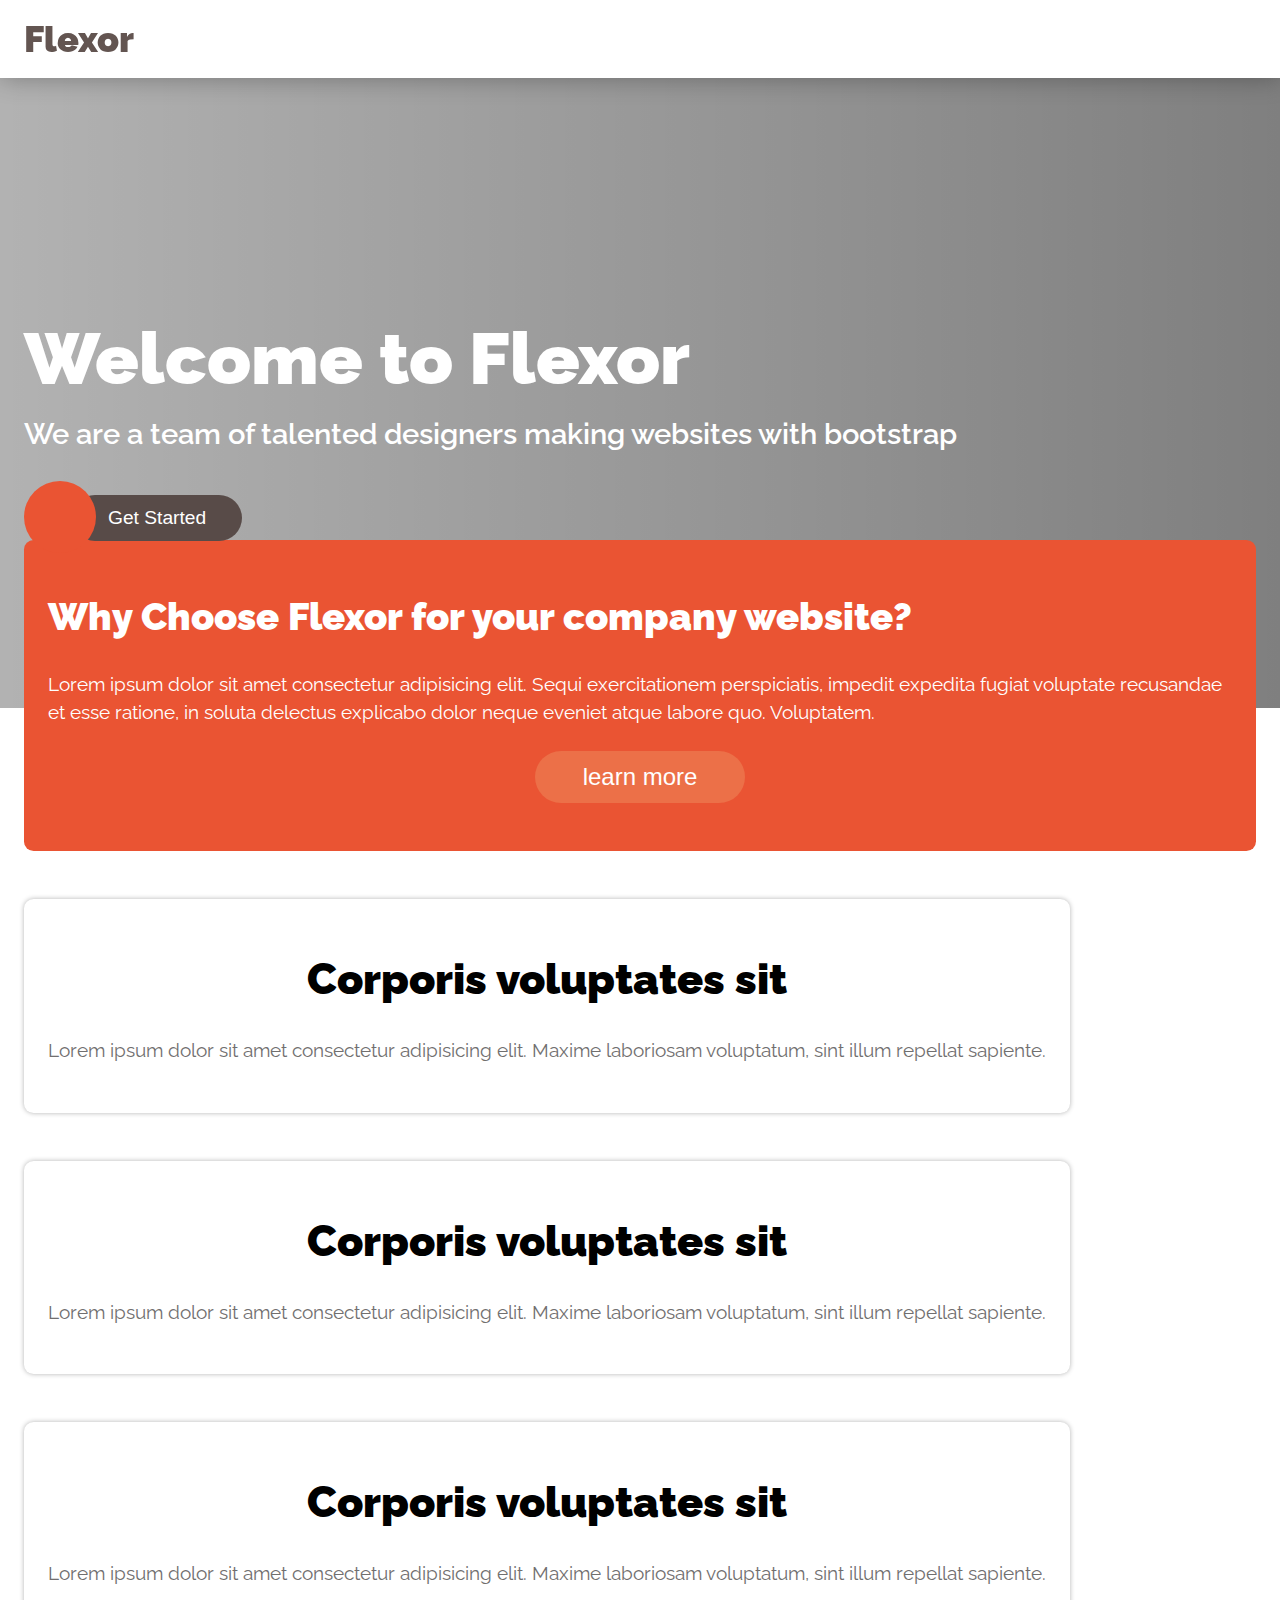
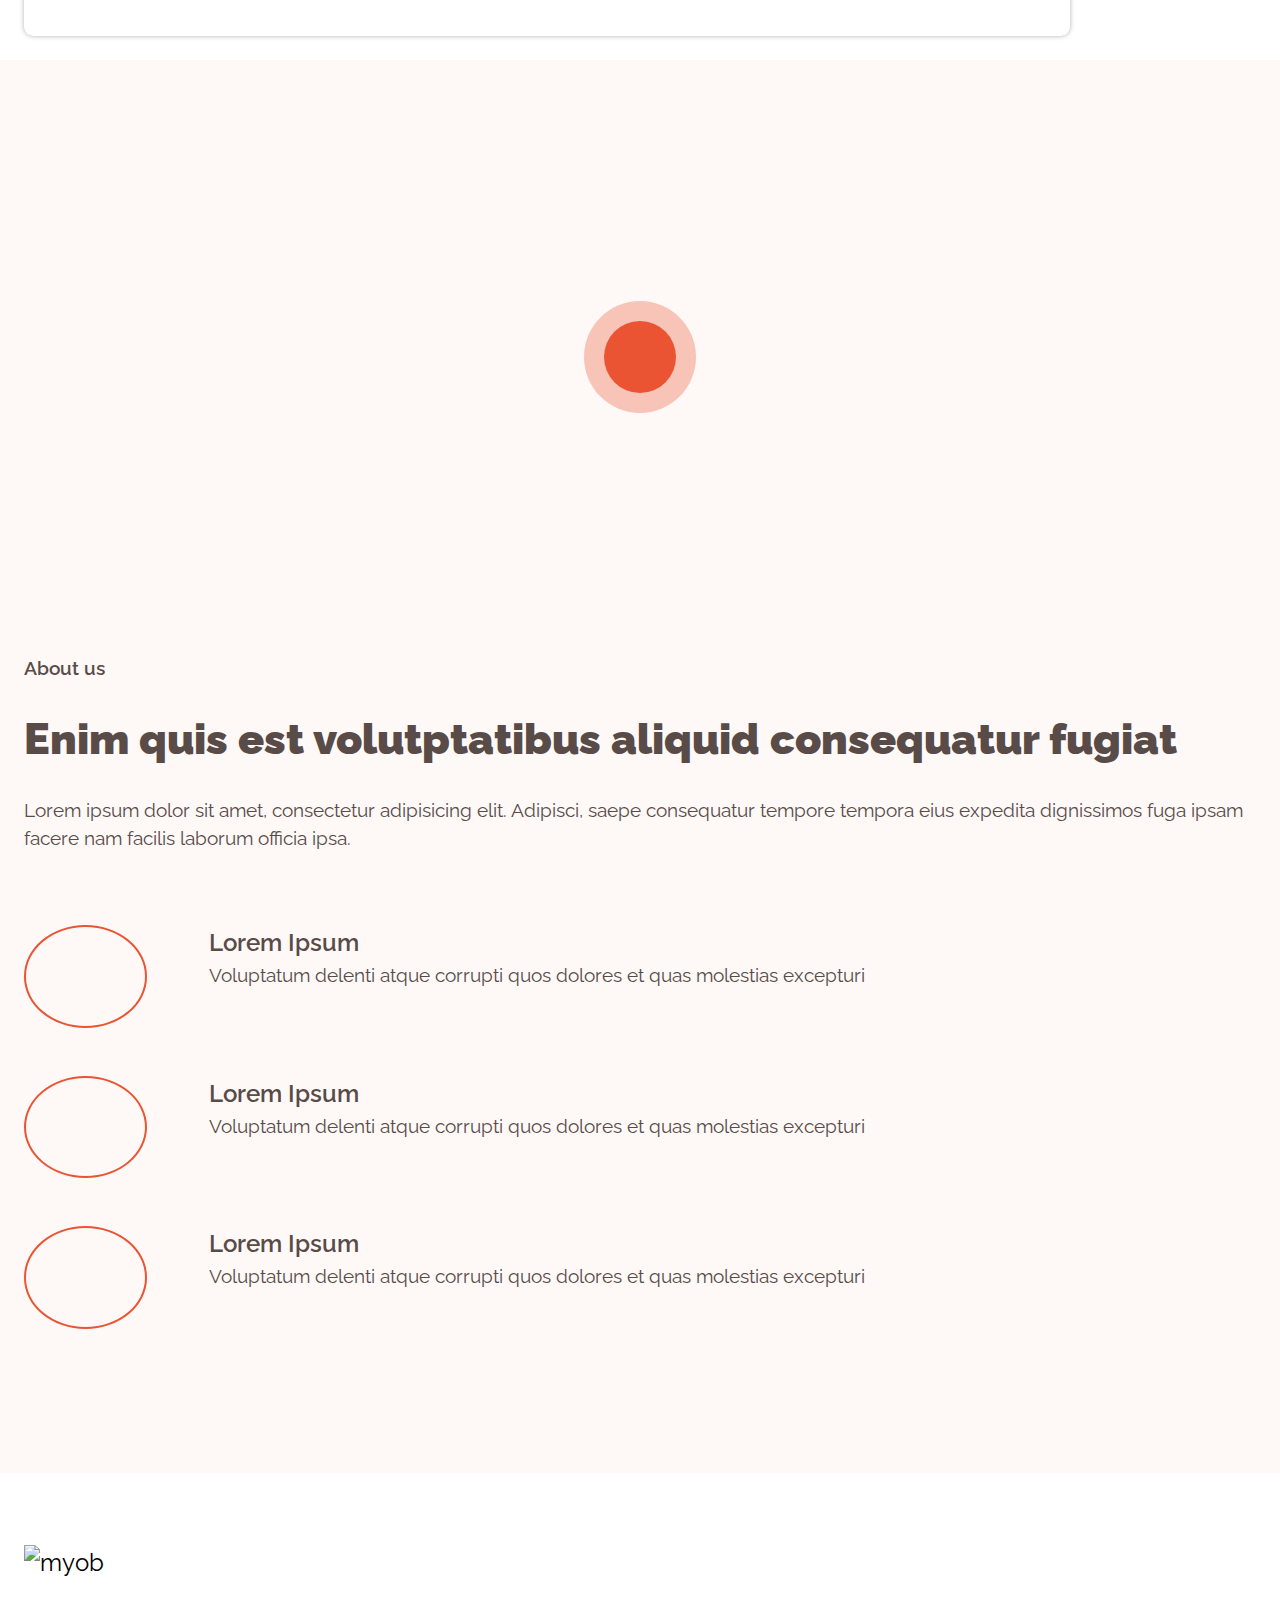
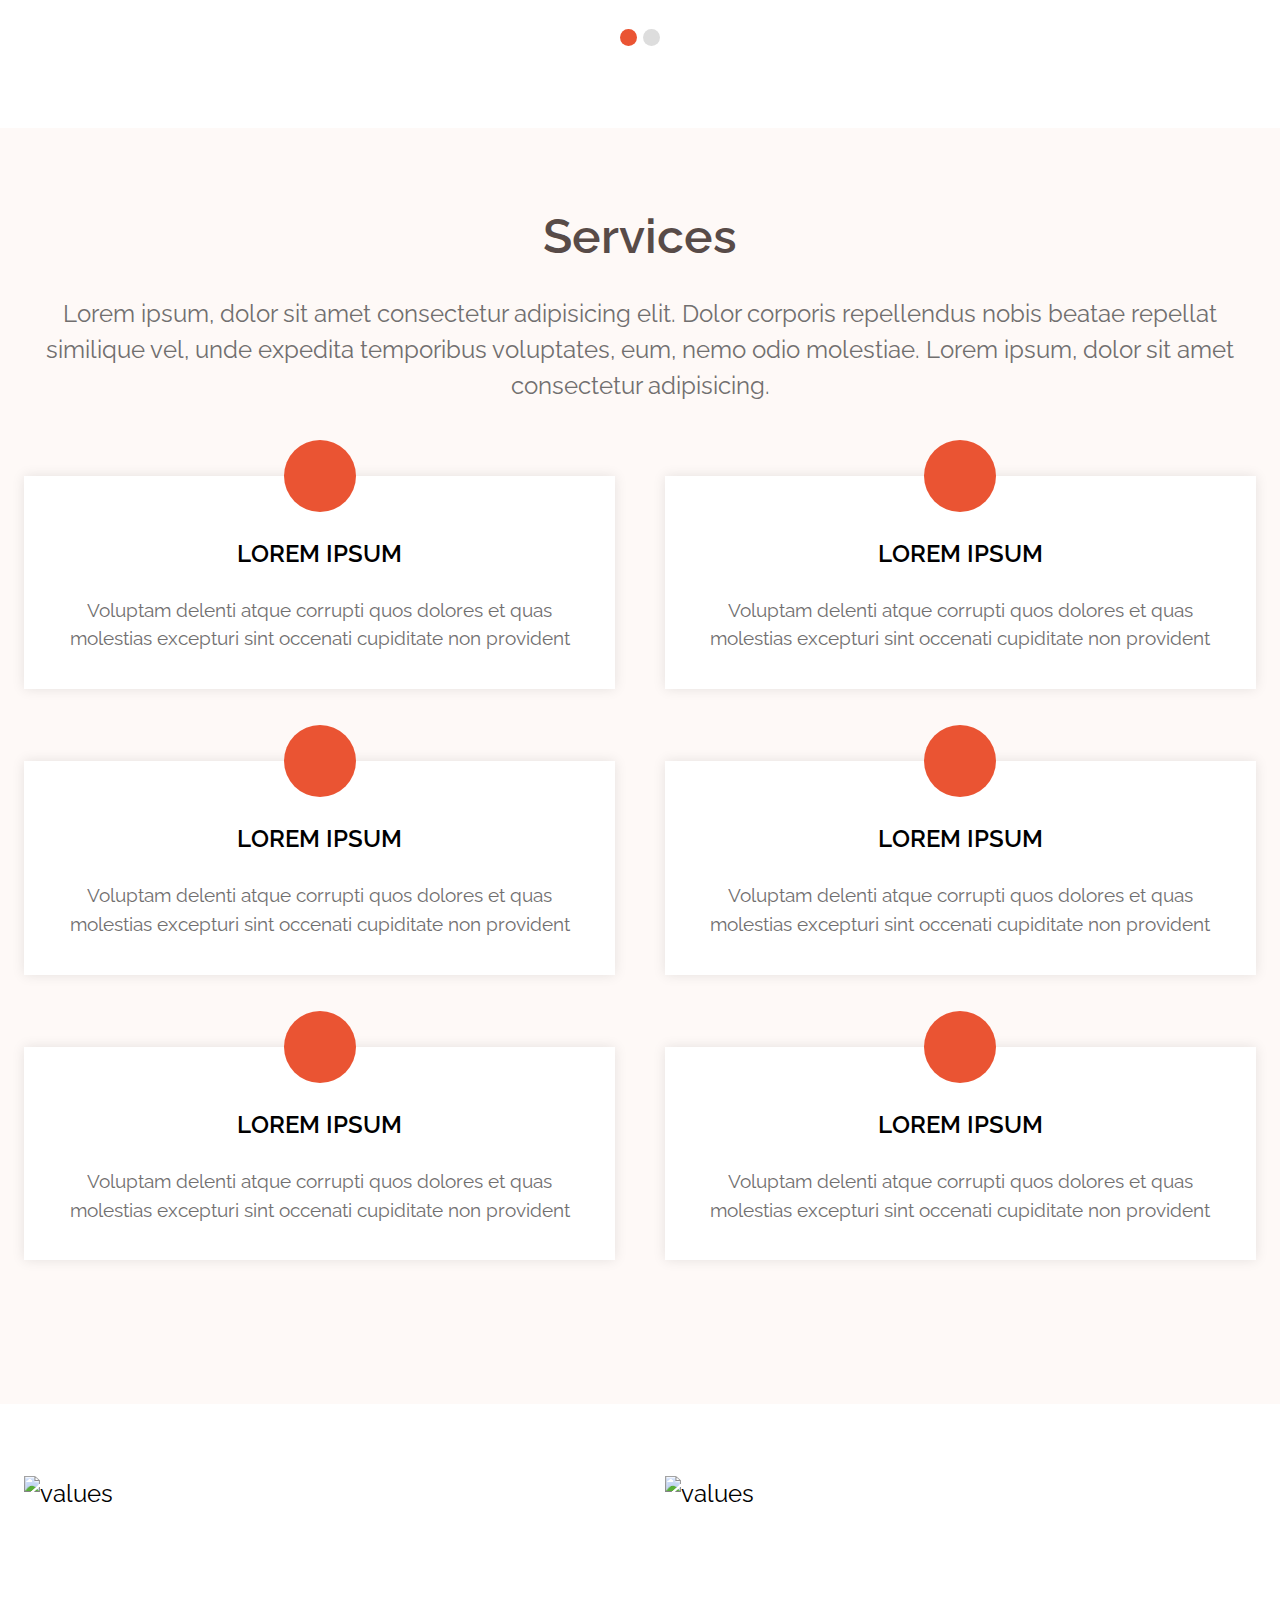
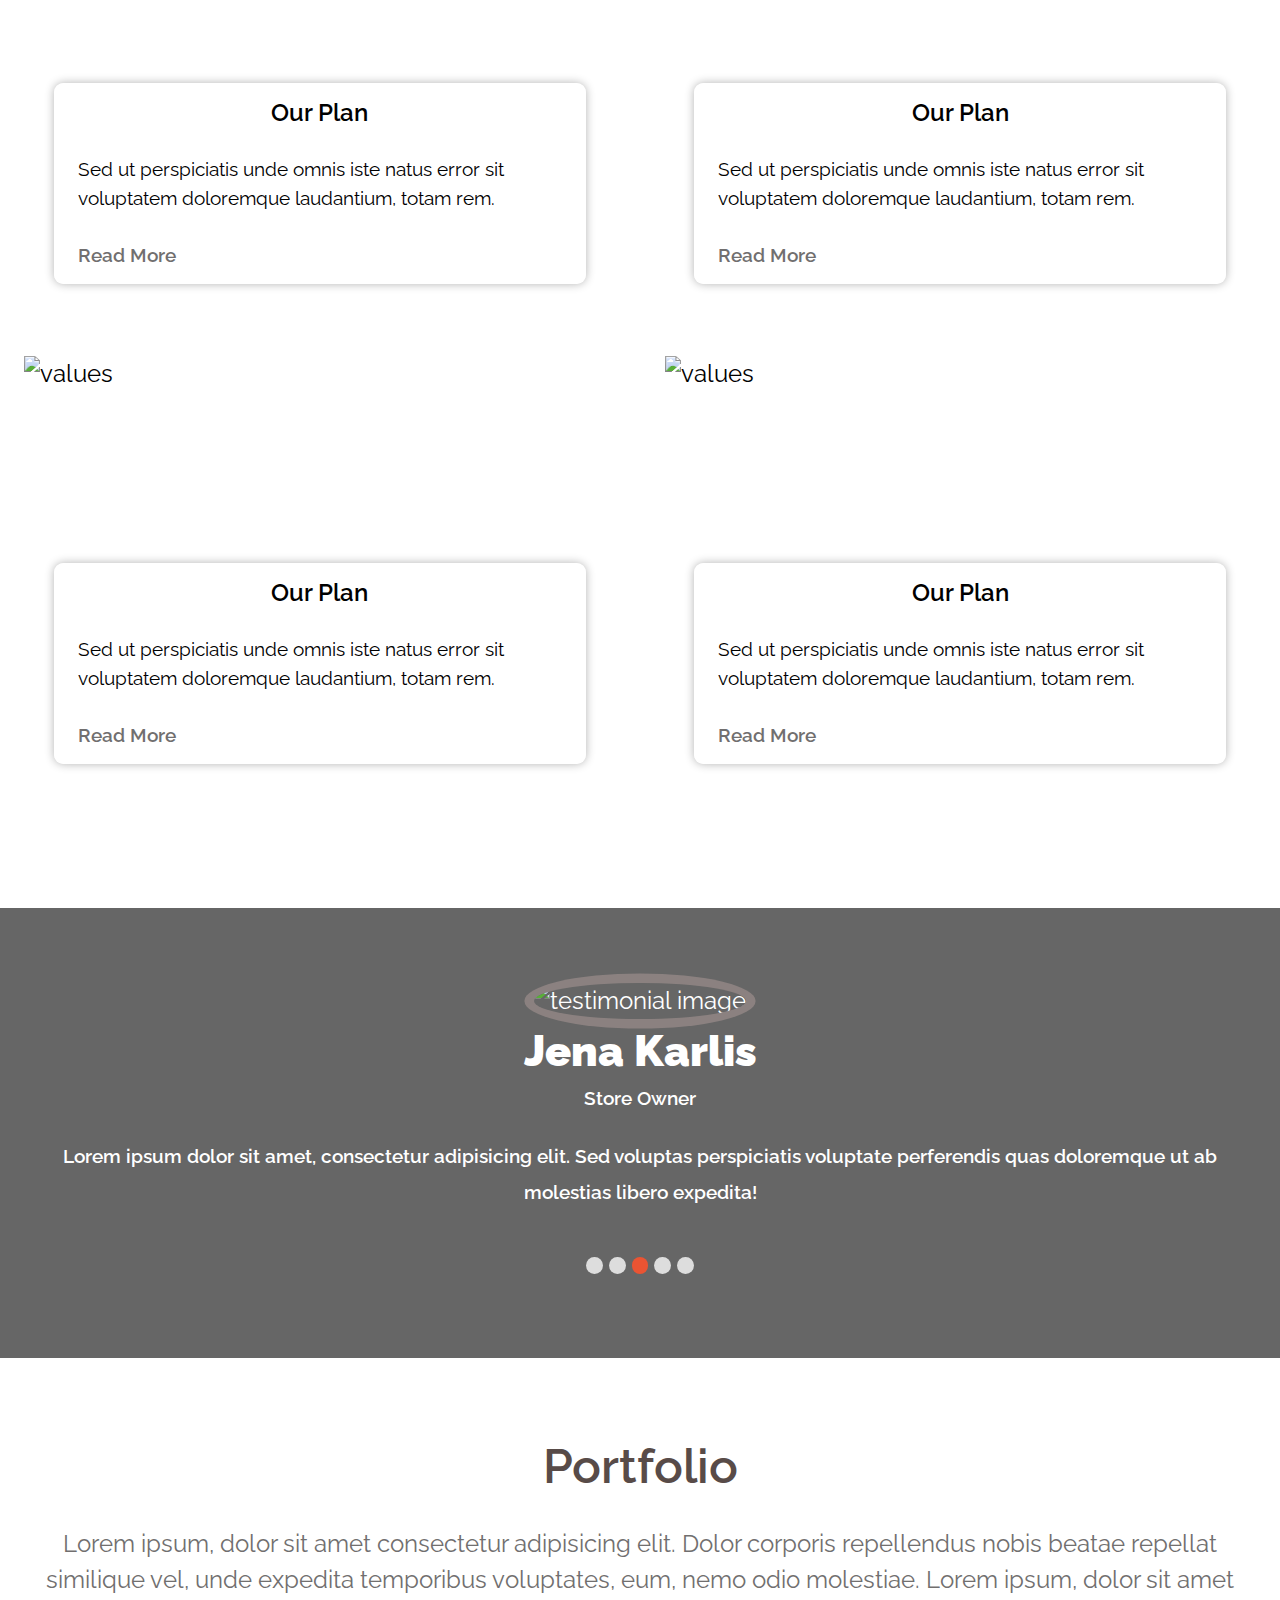
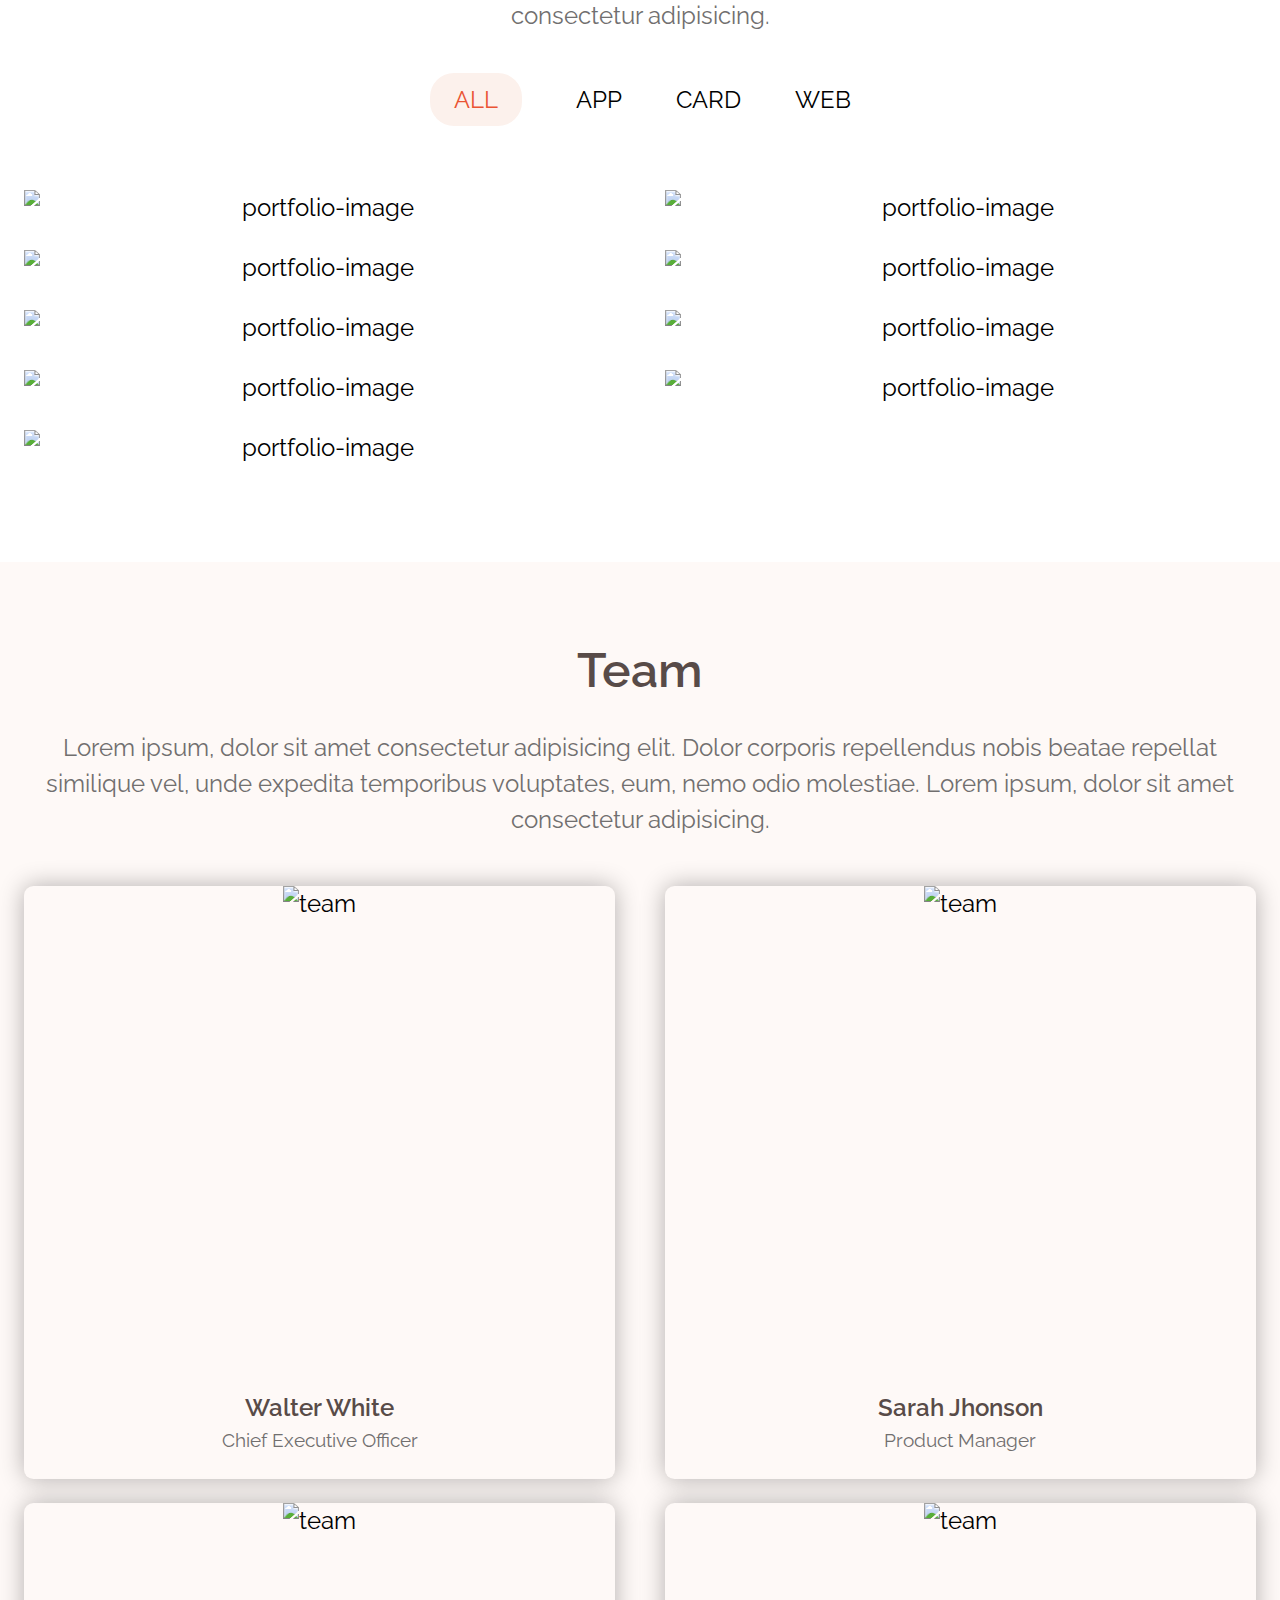
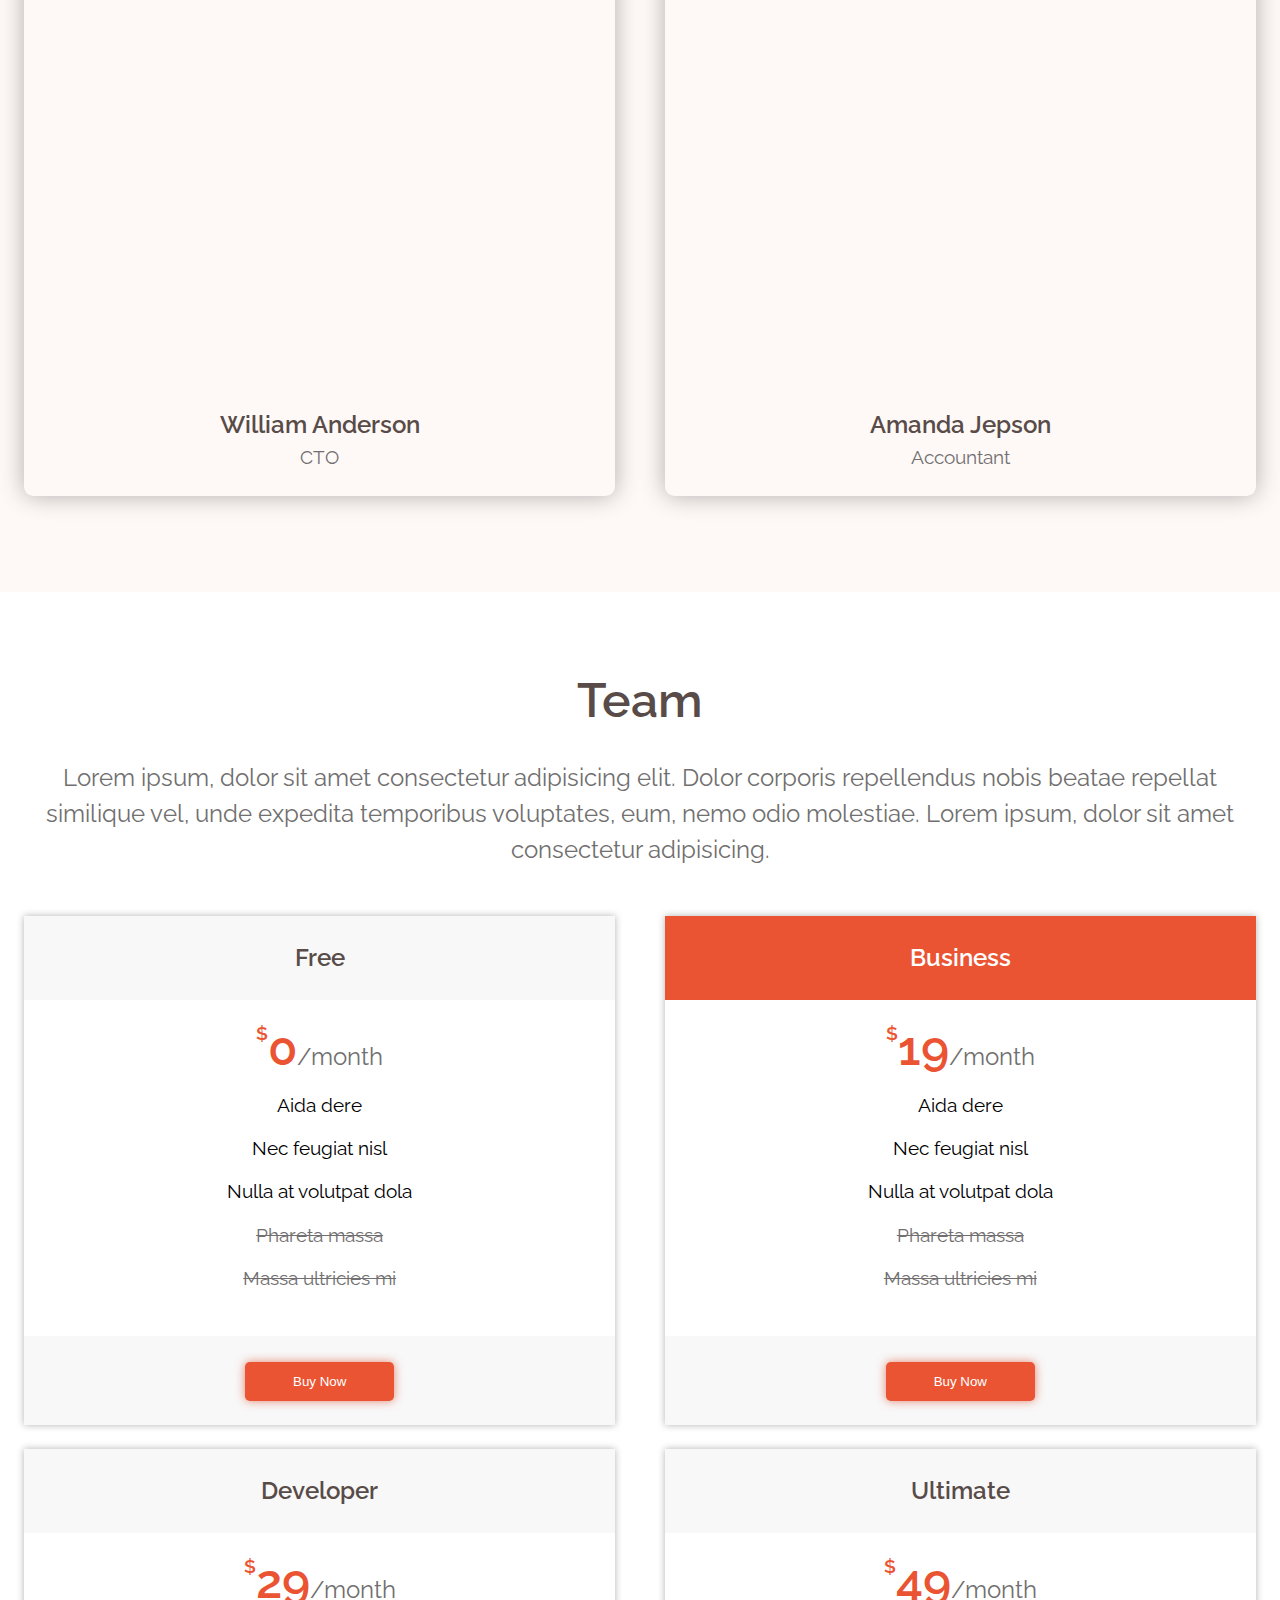
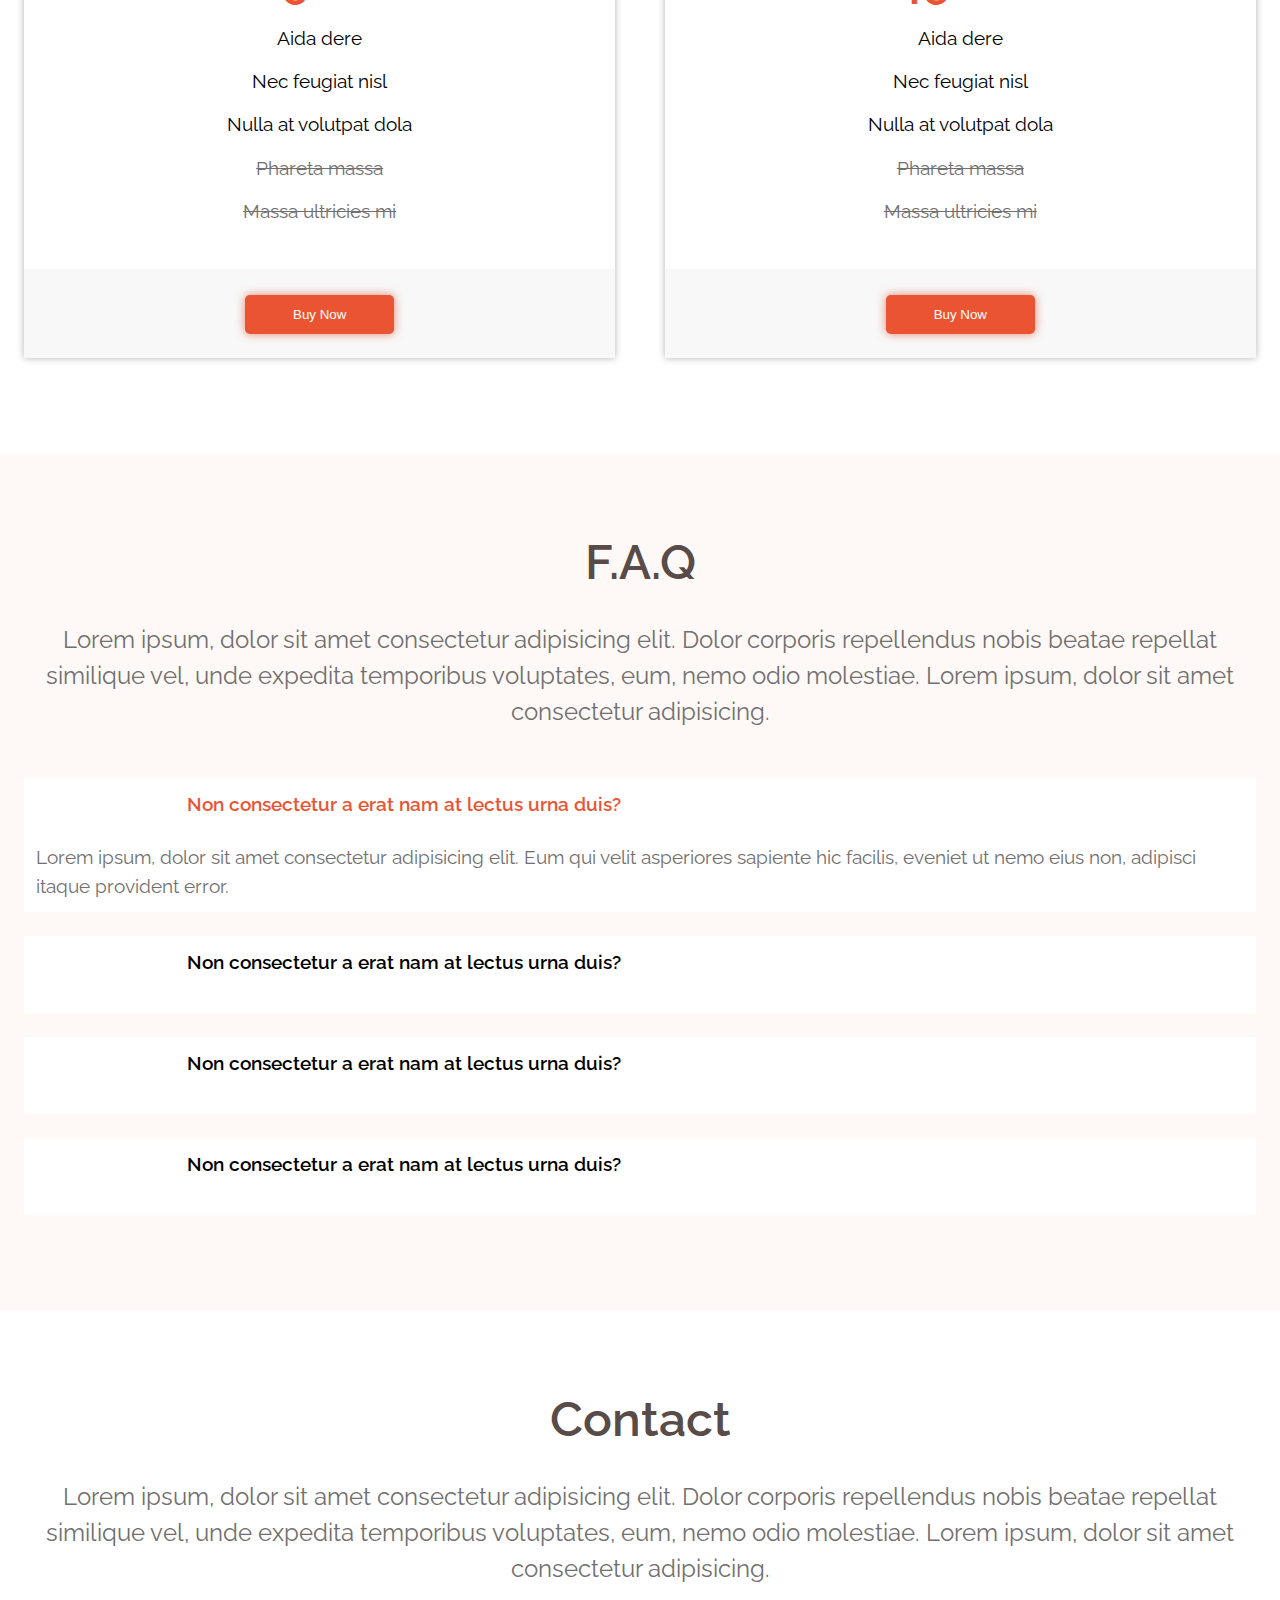
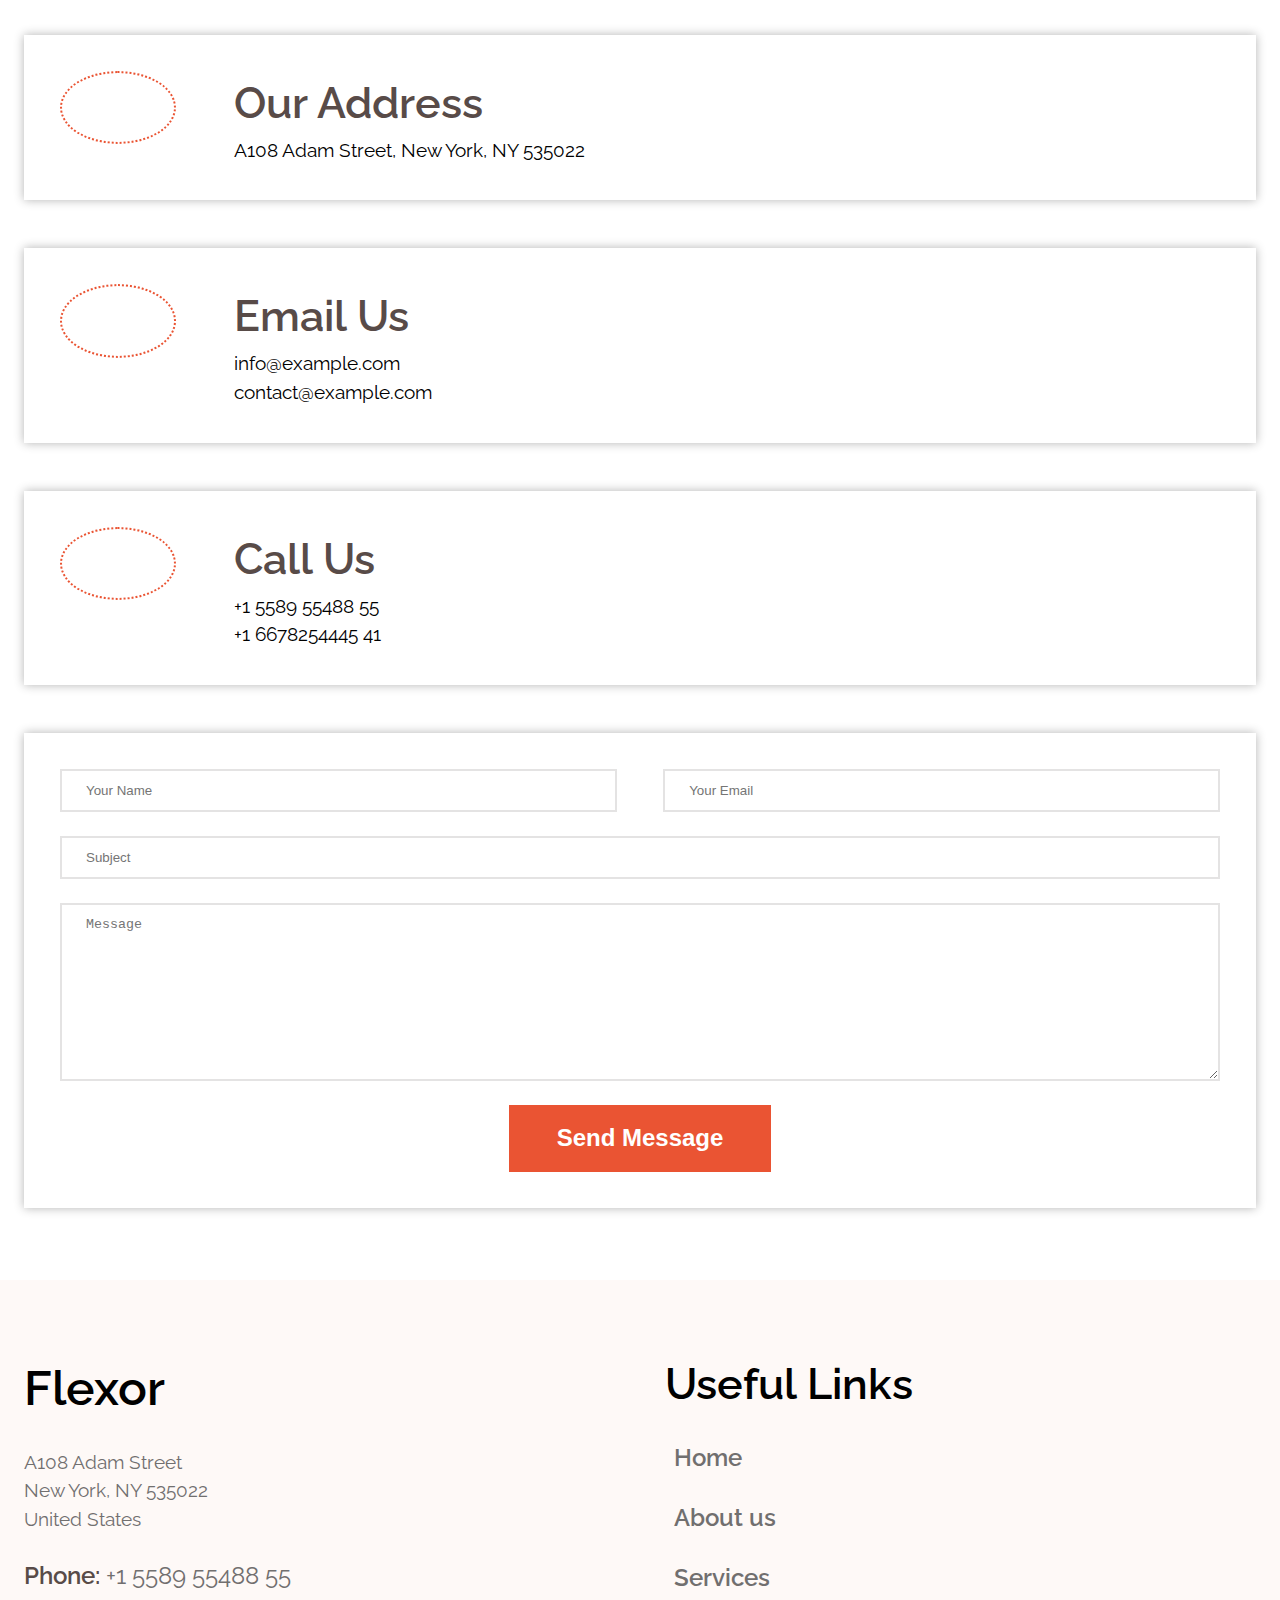
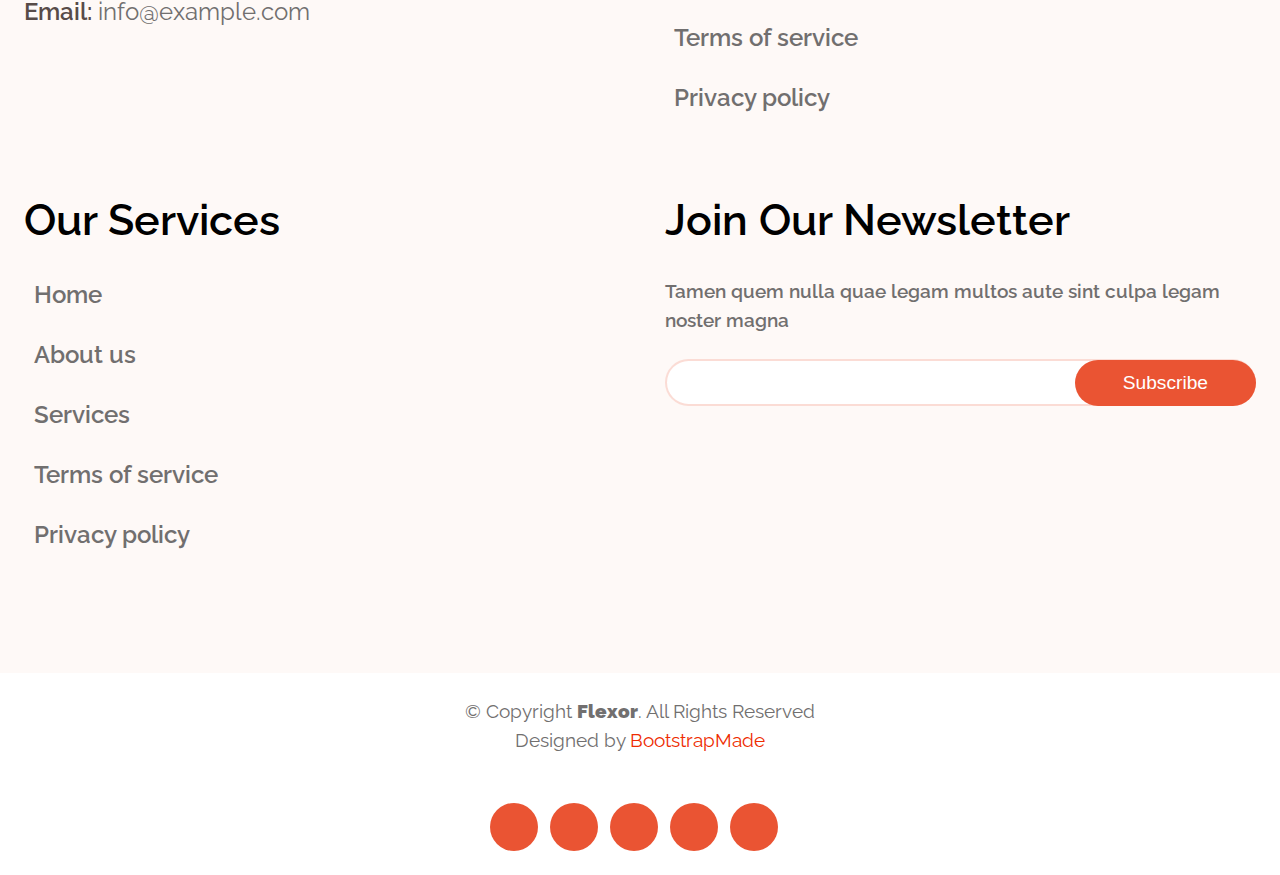
==== index.html @ d2a3e3bc "Complete Checkpoint IV assignment" ====
<!DOCTYPE html>
<html lang="en">
<head>
  <meta charset="UTF-8">
  <meta name="viewport" content="width=device-width, initial-scale=1.0">
  <title>Flexor</title>
  <link rel="stylesheet" href="assets/stylesheet/styles.css">
  <link rel="stylesheet" href="https://use.fontawesome.com/releases/v5.15.4/css/all.css" integrity="sha384-DyZ88mC6Up2uqS4h/KRgHuoeGwBcD4Ng9SiP4dIRy0EXTlnuz47vAwmeGwVChigm" crossorigin="anonymous">
  <link rel="preconnect" href="https://fonts.googleapis.com">
  <link rel="preconnect" href="https://fonts.gstatic.com" crossorigin>
  <link href="https://fonts.googleapis.com/css2?family=Raleway:ital,wght@0,100;0,200;0,300;0,400;0,500;0,600;0,700;0,800;0,900;1,100;1,200;1,300;1,400;1,500;1,600;1,700;1,800;1,900&display=swap" rel="stylesheet">
</head>
<body>
  <header class="header">
    <div class="container flex-sm flex-xlg">
      <a href="index.html" class="brand">
        <strong>Flexor</strong>
      </a>
      <label class="bars" for="toggle">
        <i class="fas fa-bars"></i>
      </label>
      <input id="toggle" type="checkbox">
      <nav class="nav">
        <ul class="nav-menu flex-xlg">
          <li class="nav-item text-md mb-1rem"><a href="index.html" class="main-nav-link">home</a></li>
          <li class="nav-item text-md mb-1rem"><a href="#about" class="main-nav-link">about</a></li>
          <li class="nav-item text-md mb-1rem"><a href="#services" class="main-nav-link">services</a></li>
          <li class="nav-item text-md mb-1rem"><a href="#portfolio" class="main-nav-link">portfolio</a></li>
          <li class="nav-item text-md mb-1rem"><a href="#team" class="main-nav-link">team</a></li>
          <li class="nav-item text-md mb-1rem"><a href="#pricing" class="main-nav-link">pricing</a></li>
          <li class="nav-item text-md mb-1rem"><a href="blog.html" class="main-nav-link">blog</a></li>
          <li class="nav-item text-md mb-1rem drop-down-li"><a href="#" class="main-nav-link dropdown">drop down <i class="fas fa-chevron-down"></i></a>
            <nav class="dropdown-nav">
              <ul class="dropdown-menu">
                <li class="dropdown-menu-item"><a href="#" class="main-nav-link">dropdown1</a></li>
                <li class="dropdown-menu-item"><a href="#" class="main-nav-link">dropdown2</a></li>
                <li class="dropdown-menu-item"><a href="#" class="main-nav-link">dropdown3</a></li>
              </ul>
            </nav>
          </li>
          <li class="nav-item text-md mb-1rem"><a href="#contact" class="main-nav-link">contact</a></li>
        </ul>
      </nav>
    </div>
  </header>
  <main>
    <section class="hero">
        <div class="container">
          <h1 class="text-md hero-heading"><strong>Welcome to Flexor</strong></h1>
          <p class="text-sm hero-text">We are a team of talented designers making websites with bootstrap</p>
          <div class="circle-button">
            <span class="icon-circle">
              <i class="fas fa-long-arrow-alt-right"></i>
            </span>
            <button class="hero-button">
              <a href="#" class="text-sm">Get Started</a> 
            </button>
          </div>
        </div>
    </section>
    <section class="why-us">
      <div class="container flex-lg">
        <article class="main-card wd-lg-35 why-us-card">
          <div>
            <h2 class="text-lg mb-1rem"><strong>Why Choose Flexor for your company website?</strong></h2>
            <p class="mb-1rem text-sm">Lorem ipsum dolor sit amet consectetur adipisicing elit. Sequi exercitationem perspiciatis, impedit expedita fugiat voluptate recusandae et esse ratione, in soluta delectus explicabo dolor neque eveniet atque labore quo. Voluptatem.</p>
            <button class="btn-curved"><a href="#">learn more <i class="fas fa-chevron-right"></i></a></button>
          </div>
        </article>
        <article class="why-us-card wd-lg-20">
          <div>
            <i class="iconify mb-1rem why-card-icon" data-icon="bx:bx-receipt"></i>
            <h5 class="mb-1rem text-md"><strong>Corporis voluptates sit</strong></h5>
            <p class="text-light text-sm">Lorem ipsum dolor sit amet consectetur adipisicing elit. Maxime laboriosam voluptatum, sint illum repellat sapiente.</p>
          </div>
        </article>
        <article class="why-us-card wd-lg-20">
          <div>
            <i class="iconify mb-1rem why-card-icon" data-icon="bx:bx-cube-alt"></i>
            <h5 class="mb-1rem text-md"><strong>Corporis voluptates sit</strong></h5>
            <p class="text-light text-sm">Lorem ipsum dolor sit amet consectetur adipisicing elit. Maxime laboriosam voluptatum, sint illum repellat sapiente.</p>
          </div>
        </article>
        <article class="why-us-card wd-lg-20">
          <div>
            <i class="iconify mb-1rem why-card-icon" data-icon="bx:bx-images"></i>
            <h5 class="mb-1rem text-md"><strong>Corporis voluptates sit</strong></h5>
            <p class="text-light text-sm">Lorem ipsum dolor sit amet consectetur adipisicing elit. Maxime laboriosam voluptatum, sint illum repellat sapiente.</p>
          </div>
        </article>
      </div>
    </section>
    <section class="about bg-light pd-top-3rem" id="about">
      <div class="container-lg flex-xlg">
        <article class="about-video-banner wd-lg-35">
          <i class="fas fa-play text-xlg"></i>
        </article>
        <article class="about-article pd-top-3rem wd-lg-60">
          <div class="container">
            <article>
              <h6 class="text-sm mb-1rem semi-bold">About us</h6>
              <h3 class="text-md mb-1rem"><strong>Enim quis est volutptatibus aliquid consequatur fugiat</strong></h3>
              <p class="text-sm para-text">Lorem ipsum dolor sit amet, consectetur adipisicing elit. Adipisci, saepe consequatur tempore tempora eius expedita dignissimos fuga ipsam facere nam facilis laborum officia ipsa.</p>
            </article>
            <div class="pd-top-3rem">
              <article class="about-card mb-2rem  flex-sm">
                <a href="#" class="card-link wd-10"><i class="iconify card-icon" data-icon="bx:bx-fingerprint"></i></a>
                <div class="wd-85 wd-md-85">
                  <p class="semi-bold">Lorem Ipsum</p>
                  <p class="text-sm">Voluptatum delenti atque corrupti quos dolores et quas molestias excepturi</p>
                </div>
              </article>
              <article class="about-card mb-2rem flex-sm">
                <a href="#" class="card-link wd-10"><i class="iconify card-icon" data-icon="bx:bx-gift"></i></a>
                <div class="wd-85 wd-md-85">
                  <p class="semi-bold">Lorem Ipsum</p>
                  <p class="text-sm">Voluptatum delenti atque corrupti quos dolores et quas molestias excepturi</p>
                </div>
              </article>
              <article class="about-card flex-sm">
                <a href="#" class="card-link wd-10"><i class="iconify card-icon" data-icon="bx:bx-atom"></i></a>
                <div class="wd-85 wd-md-85">
                  <p class="semi-bold">Lorem Ipsum</p>
                  <p class="text-sm">Voluptatum delenti atque corrupti quos dolores et quas molestias excepturi</p>
                </div>  
              </article>
            </div>
          </div>
        </article>
      </div>
    </section>
    <section class="works pd-top-3rem">
      <div class="container">
        <div class="flex-sm flex-lg flex-xlg">
          <div class="client-image-container-1 wd-md-24 wd-lg-15">
            <img src="assets/media/clients/client-1.png" alt="myob" class="mob-image">
          </div>
          <div class="client-image-container-1 wd-md-24 wd-lg-15">
            <img src="assets/media/clients/client-2.png" alt="" class="mob-image">
          </div>
          <div class="client-image-container md-client wd-md-24 wd-lg-15 desk-client">
            <img src="assets/media/clients/client-3.png" alt="" class="desk-image">
          </div>
          <div class="client-image-container md-client wd-md-24 wd-lg-15 desk-client">
            <img src="assets/media/clients/client-4.png" alt="" class="desk-image">
          </div>
          <div class="client-image-container wd-lg-15 desk-client">
            <img src="assets/media/clients/client-5.png" alt="" class="desk-image">
          </div>
          <div class="client-image-container wd-lg-15 desk-client">
            <img src="assets/media/clients/client-6.png" alt="" class="desk-image">
          </div>
        </div>
        <div class="dot-container">
          <span class="dot dot-mob active"></span>
          <span class="dot dot-mob"></span>
          <span class="dot dot-desk"></span>
          <span class="dot dot-desk"></span>
        </div>
      </div>
    </section>
    <section class="services bg-light pd-top-3rem" id="services">
      <div class="container">
        <h3 class="text-xlg mb-1rem semi-bold text-primary">Services</h3>
        <p class="para-text text-light">Lorem ipsum, dolor sit amet consectetur adipisicing elit. Dolor corporis repellendus nobis beatae repellat similique vel, unde expedita temporibus voluptates, eum, nemo odio molestiae. Lorem ipsum, dolor sit amet consectetur adipisicing.</p>
        <div class="service-card-container flex-lg pd-top-3rem">
          <div class="service-card mb-3rem wd-md-48 wd-lg-30">
            <a href="#" class="service-icon"><i class="iconify" data-icon="mi:computer"></i></a>
            <h4 class="semi-bold mb-1rem text-mf">LOREM IPSUM</h4>
            <p class="text-sm text-light para-text">Voluptam delenti atque corrupti quos dolores et quas molestias excepturi sint occenati cupiditate non provident</p>
          </div>
          <div class="service-card mb-3rem wd-md-48 wd-lg-30">
            <a href="#" class="service-icon"><i class="iconify" data-icon="bx:bxs-calendar"></i></a>
            <h4 class="semi-bold mb-1rem text-mf">LOREM IPSUM</h4>
            <p class="text-sm text-light para-text">Voluptam delenti atque corrupti quos dolores et quas molestias excepturi sint occenati cupiditate non provident</p>
          </div>
          <div class="service-card mb-3rem wd-md-48 wd-lg-30">
            <a href="#" class="service-icon"><i class="iconify" data-icon="fa-solid:globe-americas""></i></a>
            <h4 class="semi-bold mb-1rem text-mf">LOREM IPSUM</h4>
            <p class="text-sm text-light para-text">Voluptam delenti atque corrupti quos dolores et quas molestias excepturi sint occenati cupiditate non provident</p>
          </div>
          <div class="service-card mb-3rem wd-md-48 wd-lg-30">
            <a href="#" class="service-icon"><i class="iconify" data-icon="maki:art-gallery"></i></a>
            <h4 class="semi-bold mb-1rem text-mf">LOREM IPSUM</h4>
            <p class="text-sm text-light para-text">Voluptam delenti atque corrupti quos dolores et quas molestias excepturi sint occenati cupiditate non provident</p>
          </div>
          <div class="service-card mb-3rem wd-md-48 wd-lg-30">
            <a href="#" class="service-icon"><i class="iconify" data-icon="fluent:clipboard-task-list-rtl-20-filled""></i></a>
            <h4 class="semi-bold mb-1rem text-mf">LOREM IPSUM</h4>
            <p class="text-sm text-light para-text">Voluptam delenti atque corrupti quos dolores et quas molestias excepturi sint occenati cupiditate non provident</p>
          </div>
          <div class="service-card mb-3rem wd-md-48 wd-lg-30">
            <a href="#" class="service-icon"><i class="iconify" data-icon="bx:bx-task"></i></a>
            <h4 class="semi-bold mb-1rem text-mf">LOREM IPSUM</h4>
            <p class="text-sm text-light para-text">Voluptam delenti atque corrupti quos dolores et quas molestias excepturi sint occenati cupiditate non provident</p>
          </div>
        </div>
      </div>
    </section>
    <section class="mission pd-top-3rem">
      <div class="container figure-container flex-lg">
        <figure class="mission-figure mb-2rem wd-md-48 wd-lg-48">
          <img src="assets/media/values-1.jpg" alt="values" class="mission-image">
          <figcaption class="figcaption">
            <h4 class="semi-bold fig-heading mb-1rem">Our Plan</h4>
            <p class="text-sm mb-1rem">Sed ut perspiciatis unde omnis iste natus error sit voluptatem doloremque laudantium, totam rem.</p>
            <a href="#" class="mission-link text-sm semi-bold text-light"><span><i class="fas fa-arrow-right"></i></span> Read More</a>
          </figcaption>
        </figure>
        <figure class="mission-figure mb-2rem wd-md-48 wd-lg-48">
          <img src="assets/media/values-2.jpg" alt="values" class="mission-image">
          <figcaption class="figcaption">
            <h4 class="semi-bold fig-heading mb-1rem">Our Plan</h4>
            <p class="text-sm mb-1rem">Sed ut perspiciatis unde omnis iste natus error sit voluptatem doloremque laudantium, totam rem.</p>
            <a href="#" class="mission-link text-sm semi-bold text-light"><span><i class="fas fa-arrow-right"></i></span> Read More</a>
          </figcaption>
        </figure>
        <figure class="mission-figure mb-2rem wd-md-48 wd-lg-48">
          <img src="assets/media/values-3.jpg" alt="values" class="mission-image">
          <figcaption class="figcaption">
            <h4 class="semi-bold fig-heading mb-1rem">Our Plan</h4>
            <p class="text-sm mb-1rem">Sed ut perspiciatis unde omnis iste natus error sit voluptatem doloremque laudantium, totam rem.</p>
            <a href="#" class="mission-link text-sm semi-bold text-light"><span><i class="fas fa-arrow-right"></i></span> Read More</a>
          </figcaption>
        </figure>
        <figure class="mission-figure mb-2rem wd-md-48 wd-lg-48">
          <img src="assets/media/values-4.jpg" alt="values" class="mission-image">
          <figcaption class="figcaption">
            <h4 class="semi-bold fig-heading mb-1rem">Our Plan</h4>
            <p class="text-sm mb-1rem">Sed ut perspiciatis unde omnis iste natus error sit voluptatem doloremque laudantium, totam rem.</p>
            <a href="#" class="mission-link text-sm semi-bold text-light"><span><i class="fas fa-arrow-right"></i></span> Read More</a>
          </figcaption>
        </figure>
      </div>
    </section>
    <section class="testimonial">
      <div class="container">
        <article class="testimonial-article">
          <figure class="testimonial-figure mb-1rem">
            <img src="assets/media/testimonials/testimonials-1.jpg" alt="testimonial image" class="testimonial-image">
            <figcaption>
              <h4 class="text-md"><strong>Jena Karlis</strong></h4>
              <p class="text-sm semi-bold">Store Owner</p>
            </figcaption>
          </figure>
          <q class="quote semi-bold text-sm"><span><i class="fas fa-quote-left"></i></span> Lorem ipsum dolor sit amet, consectetur adipisicing elit. Sed voluptas perspiciatis voluptate perferendis quas doloremque ut ab molestias libero expedita! <span><i class="fas fa-quote-right"></i></span></q>
        </article>
        <div class="dot-container">
          <span class="dot dot-mob"></span>
          <span class="dot dot-mob"></span>
          <span class="dot dot-mob active"></span>
          <span class="dot dot-mob"></span>
          <span class="dot dot-mob"></span>
        </div>
      </div>
    </section>
    <section class="portfolio pd-top-3rem" id="portfolio">
      <div class="container">
        <h3 class="text-xlg mb-1rem semi-bold text-primary">Portfolio</h3>
        <p class="para-text text-light mb-2rem">Lorem ipsum, dolor sit amet consectetur adipisicing elit. Dolor corporis repellendus nobis beatae repellat similique vel, unde expedita temporibus voluptates, eum, nemo odio molestiae. Lorem ipsum, dolor sit amet consectetur adipisicing.</p>
        <nav class="portfolio-menu">
          <span class="portfolio-active portfolio-menu-item">all</span>
          <span class="portfolio-menu-item">app</span>
          <span class="portfolio-menu-item">card</span>
          <span class="portfolio-menu-item">web</span>
        </nav>
        <div class="portfolio-image-container flex-lg flex-xlg pd-top-3rem">
          <img src="assets/media/portfolio/portfolio-1.jpg" alt="portfolio-image" class="portfolio-image mb-1rem wd-md-48 wd-lg-32">
          <img src="assets/media/portfolio/portfolio-2.jpg" alt="portfolio-image" class="portfolio-image mb-1rem wd-md-48 wd-lg-32">
          <img src="assets/media/portfolio/portfolio-3.jpg" alt="portfolio-image" class="portfolio-image mb-1rem wd-md-48 wd-lg-32">
          <img src="assets/media/portfolio/portfolio-4.jpg" alt="portfolio-image" class="portfolio-image mb-1rem wd-md-48 wd-lg-32">
          <img src="assets/media/portfolio/portfolio-5.jpg" alt="portfolio-image" class="portfolio-image mb-1rem wd-md-48 wd-lg-32">
          <img src="assets/media/portfolio/portfolio-6.jpg" alt="portfolio-image" class="portfolio-image mb-1rem wd-md-48 wd-lg-32">
          <img src="assets/media/portfolio/portfolio-7.jpg" alt="portfolio-image" class="portfolio-image mb-1rem wd-md-48 wd-lg-32">
          <img src="assets/media/portfolio/portfolio-8.jpg" alt="portfolio-image" class="portfolio-image mb-1rem wd-md-48 wd-lg-32">
          <img src="assets/media/portfolio/portfolio-9.jpg" alt="portfolio-image" class="portfolio-image mb-1rem wd-md-48 wd-lg-32">
        </div>
      </div>
    </section>
    <section class="team bg-light pd-top-3rem" id="team">
      <div class="container">
        <h3 class="text-xlg mb-1rem semi-bold text-primary">Team</h3>
        <p class="para-text text-light mb-2rem">Lorem ipsum, dolor sit amet consectetur adipisicing elit. Dolor corporis repellendus nobis beatae repellat similique vel, unde expedita temporibus voluptates, eum, nemo odio molestiae. Lorem ipsum, dolor sit amet consectetur adipisicing.</p>
        <article class="team-card-container flex-xlg flex-lg">
          <figure class="team-card mb-1rem wd-md-48 wd-lg-24">
            <img src="assets/media/team/team-1.jpg" alt="team" class="team-image">
            <figcaption class="team-card-info">
              <h5 class="semi-bold text-primary">Walter White</h5>
              <p class="text-light text-sm">Chief Executive Officer</p>
            </figcaption>
          </figure>
          <figure class="team-card mb-1rem wd-md-48 wd-lg-24">
            <img src="assets/media/team/team-2.jpg" alt="team" class="team-image">
            <figcaption class="team-card-info">
              <h5 class="semi-bold text-primary">Sarah Jhonson</h5>
              <p class="text-light text-sm">Product Manager</p>
            </figcaption>
          </figure>
          <figure class="team-card mb-1rem wd-md-48 wd-lg-24">
            <img src="assets/media/team/team-3.jpg" alt="team" class="team-image">
            <figcaption class="team-card-info">
              <h5 class="semi-bold text-primary">William Anderson</h5>
              <p class="text-light text-sm">CTO</p>
            </figcaption>
          </figure>
          <figure class="team-card mb-1rem wd-md-48 wd-lg-24">
            <img src="assets/media/team/team-4.jpg" alt="team" class="team-image">
            <figcaption class="team-card-info">
              <h5 class="semi-bold text-primary">Amanda Jepson</h5>
              <p class="text-light text-sm">Accountant</p>
            </figcaption>
          </figure>
        </article>
      </div>
    </section>
    <section class="pricing pd-top-3rem" id="pricing">
      <div class="container">
        <h3 class="text-xlg mb-1rem semi-bold text-primary">Team</h3>
        <p class="para-text text-light mb-2rem">Lorem ipsum, dolor sit amet consectetur adipisicing elit. Dolor corporis repellendus nobis beatae repellat similique vel, unde expedita temporibus voluptates, eum, nemo odio molestiae. Lorem ipsum, dolor sit amet consectetur adipisicing.</p>
        <div class="price-card-container flex-lg">
          <article class="price-card mb-1rem wd-md-48 wd-lg-24">
            <header class="bg-grey price-header">
              <p class="semi-bold text-primary">Free</p>
            </header>
            <div class="price-list">
              <p class="text-light mb-1rem"><span class="price-tag text-xlg semi-bold"><span class="text-sm dollar">$</span>0</span>/month</p>
              <p class="mb-1rem text-sm">Aida dere</p>
              <p class="mb-1rem text-sm">Nec feugiat nisl</p>
              <p class="mb-1rem text-sm">Nulla at volutpat dola</p>
              <p class="line-through text-light text-sm mb-1rem">Phareta massa</p>
              <p class="line-through text-light text-sm mb-1rem">Massa ultricies mi</p>
            </div>
            <footer class="price-footer bg-grey">
              <button class="price-btn"><a href="#">Buy Now</a></button>
            </footer>
          </article>
          <article class="price-card wd-md-48 wd-lg-24 active-price mb-1rem">
            <header class="bg-grey price-header">
              <p class="semi-bold">Business</p>
            </header>
            <div class="price-list">
              <p class="text-light mb-1rem"><span class="price-tag text-xlg semi-bold"><span class="text-sm dollar">$</span>19</span>/month</p>
              <p class="mb-1rem text-sm">Aida dere</p>
              <p class="mb-1rem text-sm">Nec feugiat nisl</p>
              <p class="mb-1rem text-sm">Nulla at volutpat dola</p>
              <p class="line-through text-light text-sm mb-1rem">Phareta massa</p>
              <p class="line-through text-light text-sm mb-1rem">Massa ultricies mi</p>
            </div>
            <footer class="price-footer bg-grey">
              <button class="price-btn"><a href="#">Buy Now</a></button>
            </footer>
          </article>
          <article class="price-card wd-md-48 wd-lg-24 mb-1rem">
            <header class="bg-grey price-header">
              <p class="semi-bold text-primary">Developer</p>
            </header>
            <div class="price-list">
              <p class="text-light mb-1rem"><span class="price-tag text-xlg semi-bold"><span class="text-sm dollar">$</span>29</span>/month</p>
              <p class="mb-1rem text-sm">Aida dere</p>
              <p class="mb-1rem text-sm">Nec feugiat nisl</p>
              <p class="mb-1rem text-sm">Nulla at volutpat dola</p>
              <p class="line-through text-light text-sm mb-1rem">Phareta massa</p>
              <p class="line-through text-light text-sm mb-1rem">Massa ultricies mi</p>
            </div>
            <footer class="price-footer bg-grey">
              <button class="price-btn"><a href="#">Buy Now</a></button>
            </footer>
          </article>
          <article class="price-card wd-md-48 wd-lg-24 mb-1rem">
            <header class="bg-grey price-header">
              <p class="semi-bold text-primary">Ultimate</p>
            </header>
            <div class="price-list">
              <p class="text-light mb-1rem"><span class="price-tag text-xlg semi-bold"><span class="text-sm dollar">$</span>49</span>/month</p>
              <p class="mb-1rem text-sm">Aida dere</p>
              <p class="mb-1rem text-sm">Nec feugiat nisl</p>
              <p class="mb-1rem text-sm">Nulla at volutpat dola</p>
              <p class="line-through text-light text-sm mb-1rem">Phareta massa</p>
              <p class="line-through text-light text-sm mb-1rem">Massa ultricies mi</p>
            </div>
            <footer class="price-footer bg-grey">
              <button class="price-btn"><a href="#">Buy Now</a></button>
            </footer>
          </article>
        </div>
      </div>
    </section>
    <section class="faqs bg-light pd-top-3rem">
      <div class="container">
        <h3 class="text-xlg mb-1rem semi-bold text-primary">F.A.Q</h3>
        <p class="para-text text-light mb-2rem">Lorem ipsum, dolor sit amet consectetur adipisicing elit. Dolor corporis repellendus nobis beatae repellat similique vel, unde expedita temporibus voluptates, eum, nemo odio molestiae. Lorem ipsum, dolor sit amet consectetur adipisicing.</p>
        <div class="faqs-container container-md-faq">
          <article class="faq faq-active mb-1rem">
            <div>
              <div class="faq-item flex-sm mb-1rem">
                <i class="far fa-question-circle wd-10"></i>
                <p class="text-sm semi-bold wd-85">Non consectetur a erat nam at lectus urna duis?</p>
                <i class="fas fa-chevron-up wd-10"></i>
              </div>
              <p class="text-sm text-light pd-lg">Lorem ipsum, dolor sit amet consectetur adipisicing elit. Eum qui velit asperiores sapiente hic facilis, eveniet ut nemo eius non, adipisci itaque provident error.</p>
            </div>
          </article>
          <article class="faq mb-1rem">
            <div>
              <div class="faq-item flex-sm mb-1rem">
                <i class="far fa-question-circle wd-10"></i>
                <p class="text-sm semi-bold wd-85">Non consectetur a erat nam at lectus urna duis?</p>
                <i class="fas fa-chevron-down wd-10"></i>
              </div>
            </div>
          </article>
          <article class="faq mb-1rem">
            <div>
              <div class="faq-item flex-sm mb-1rem">
                <i class="far fa-question-circle wd-10"></i>
                <p class="text-sm semi-bold wd-85">Non consectetur a erat nam at lectus urna duis?</p>
                <i class="fas fa-chevron-down wd-10"></i>
              </div>
            </div>
          </article>
          <article class="faq mb-1rem">
            <div>
              <div class="faq-item flex-sm mb-1rem">
                <i class="far fa-question-circle wd-10"></i>
                <p class="text-sm semi-bold wd-85">Non consectetur a erat nam at lectus urna duis?</p>
                <i class="fas fa-chevron-down wd-10"></i>
              </div>
            </div>
          </article>
        </div>
      </div>
    </section>
    <section class="contact pd-top-3rem" id="contact">
      <div class="container">
        <h3 class="text-xlg mb-1rem semi-bold text-primary">Contact</h3>
        <p class="para-text text-light mb-2rem">Lorem ipsum, dolor sit amet consectetur adipisicing elit. Dolor corporis repellendus nobis beatae repellat similique vel, unde expedita temporibus voluptates, eum, nemo odio molestiae. Lorem ipsum, dolor sit amet consectetur adipisicing.</p>  
        <div class="contact-card-container flex-xlg container-lg-contact">
          <article class="contact-card  wd-lg-32 mb-2rem flex-sm">
            <i class="fas fa-map-marker-alt wd-10 wd-lg-30 contact-icon"></i>
            <address class="address wd-86 wd-lg-60">
              <h4 class="text-md text-primary semi-bold">Our Address</h4>
              <p class="text-sm">A108 Adam Street, New York, NY 535022</p>
            </address>
          </article>
          <article class="contact-card  wd-lg-32 mb-2rem flex-sm">
            <i class="fas fa-envelope wd-10 wd-lg-30 contact-icon"></i>
            <address class="address wd-86 wd-lg-60">
              <h4 class="text-md text-primary semi-bold">Email Us</h4>
              <p class="text-sm">info@example.com</p>
              <p class="text-sm">contact@example.com</p>
            </address>
          </article>
          <article class="contact-card  wd-lg-32 mb-2rem flex-sm">
            <i class="fas fa-phone wd-10 wd-lg-30 contact-icon"></i>
            <address class="address wd-86 wd-lg-60">
              <h4 class="text-md text-primary semi-bold">Call Us</h4>
              <p class="text-sm">+1 5589 55488 55</p>
              <p class="text-sm">+1 6678254445 41</p>
            </address>
          </article>
        </div>
        <form action="login" method="post" class="contact-form container-lg-contact">
          <fieldset class="fieldset flex-lg">
            <input type="text" name="name" class="form-control wd-md-48 mb-1rem" placeholder="Your Name">
            <input type="email" name="email" class="form-control wd-md-48 mb-1rem" placeholder="Your Email">
            <input type="text" name="subject" class="form-control wd-md-100 mb-1rem" placeholder="Subject">
            <textarea name="message" id="message" class="form-control wd-md-100 mb-1rem" cols="30" rows="10" placeholder="Message"></textarea>
          </fieldset>
          <button class="btn-form"><a href="#" class="semi-bold">Send Message</a></button>
        </form>
      </div> 
    </section>
  </main>
  <footer class="footer bg-light pd-top-3rem">
    <div class="container flex-lg mb-2rem">
      <address class="footer-item wd-md-48 wd-lg-20 mb-2rem">
        <h4 class="text-xlg semi-bold mb-1rem">Flexor</h4>
        <p class="text-sm text-light mb-1rem">A108 Adam Street <br> New York, NY 535022 <br> United States</p>
        <p class="text-light"><strong class="semi-bold text-primary">Phone:</strong> +1 5589 55488 55</p>
        <p class="text-light"><strong class="semi-bold text-primary">Email:</strong> info@example.com</p>
      </address>
      <nav class="footer-item wd-md-48 wd-lg-15 mb-2rem">
        <h5 class="semi-bold text-md mb-1rem">Useful Links</h5>
        <ul class="useful-menu">
          <li class="useful-item semi-bold mb-1rem"><a href="#" class="item-link text-light"><i class="fas fa-chevron-right"></i> Home</a></li>
          <li class="useful-item semi-bold mb-1rem"><a href="#" class="item-link text-light"><i class="fas fa-chevron-right"></i> About us</a></li>
          <li class="useful-item semi-bold mb-1rem"><a href="#" class="item-link text-light"><i class="fas fa-chevron-right"></i> Services</a></li>
          <li class="useful-item semi-bold mb-1rem"><a href="#" class="item-link text-light"><i class="fas fa-chevron-right"></i> Terms of service</a></li>
          <li class="useful-item semi-bold mb-1rem"><a href="#" class="item-link text-light"><i class="fas fa-chevron-right"></i> Privacy policy</a></li>
        </ul>
      </nav>
      <nav class="footer-item wd-md-48 wd-lg-15 mb-2rem">
        <h5 class="semi-bold text-md mb-1rem">Our Services</h5>
        <ul class="useful-menu">
          <li class="useful-item semi-bold mb-1rem"><a href="#" class="item-link text-light"><i class="fas fa-chevron-right"></i> Home</a></li>
          <li class="useful-item semi-bold mb-1rem"><a href="#" class="item-link text-light"><i class="fas fa-chevron-right"></i> About us</a></li>
          <li class="useful-item semi-bold mb-1rem"><a href="#" class="item-link text-light"><i class="fas fa-chevron-right"></i> Services</a></li>
          <li class="useful-item semi-bold mb-1rem"><a href="#" class="item-link text-light"><i class="fas fa-chevron-right"></i> Terms of service</a></li>
          <li class="useful-item semi-bold mb-1rem"><a href="#" class="item-link text-light"><i class="fas fa-chevron-right"></i> Privacy policy</a></li>
        </ul>
      </nav>
      <div class="footer-item wd-md-48 wd-lg-32">
        <h5 class="semi-bold text-md mb-1rem">Join Our Newsletter</h5>
        <p class="text-sm semi-bold text-light mb-1rem">Tamen quem nulla quae legam multos aute sint culpa legam noster magna</p>
        <div class="subscribe">
          <input type="text" name="text" class="newsletter-input">
          <button class="btn-news"><a href="#">Subscribe</a></button>
        </div>
      </div>
    </div>
    <div class="footer-bottom">
      <div class="container flex-xlg">
        <small class="text-sm text-light mb-2rem">&copy Copyright <strong>Flexor</strong>. All Rights Reserved <br> Designed by <span class="danger">BootstrapMade</span></small>
        <nav class="social-footer-nav flex-sm">
          <span><i class="fab fa-twitter text-sm social-icon"></i></span>
          <span><i class="fab fa-facebook-f text-sm social-icon"></i></span>
          <span><i class="fab fa-instagram text-sm social-icon"></i></span>
          <span><i class="fab fa-skype text-sm social-icon"></i></span>
          <span><i class="fab fa-linkedin-in text-sm social-icon"></i></span>
        </nav>
      </div>
    </div>
  </footer>
  <script src="https://code.iconify.design/2/2.0.3/iconify.min.js"></script>
</body>
</html>
---- assets/stylesheet/styles.css ----
html, body, div, span, applet, object, iframe,
h1, h2, h3, h4, h5, h6, p, blockquote, pre,
a, abbr, acronym, address, big, cite, code,
del, dfn, em, img, ins, kbd, q, s, samp,
small, strike, strong, sub, sup, tt, var,
b, u, i, center,
dl, dt, dd, ol, ul, li,
fieldset, form, label, legend,
table, caption, tbody, tfoot, thead, tr, th, td,
article, aside, canvas, details, embed, 
figure, figcaption, footer, header, hgroup, 
menu, nav, output, ruby, section, summary,
time, mark, audio, video {
	margin: 0;
	padding: 0;
	border: 0;
	font-size: 100%;
	font: inherit;
	vertical-align: baseline;
}
/* HTML5 display-role reset for older browsers */
article, aside, details, figcaption, figure, 
footer, header, hgroup, menu, nav, section {
	display: block;
}
body {
	line-height: 1;
}
ol, ul {
	list-style: none;
}
blockquote, q {
	quotes: none;
}
blockquote:before, blockquote:after,
q:before, q:after {
	content: '';
	content: none;
}
table {
	border-collapse: collapse;
	border-spacing: 0;
}
*{
  box-sizing: border-box;
}

html{
  font-size: 16px;
  scroll-behavior: smooth;
}
body{
  font-family: 'Raleway', sans-serif;
  line-height: 1.5;
}
.container{
  max-width: 1750px;
  width: 100%;
  padding: 0 1rem;
  margin: 0 auto;
}

.flex-sm{
  display: flex;
  justify-content: space-between;
  align-items: center;
}

a{
  text-decoration: none;
}

strong{
  font-weight: 900;
}

.text-sm{
  font-size: 0.8rem;
}
.text-md{
  font-size: 1.3rem;
}
.text-lg{
  font-size: 1.6rem;
}
.text-xlg{
  font-size: 2rem;
}
.text-light{
  color: #716f6f;
}
.text-primary{
  color: #584b48;
}
.para-text{
  font-weight: 400;
}
.semi-bold{
  font-weight: 600;
}
.mb-1rem{
  margin-bottom: 1rem;
}
.mb-2rem{
  margin-bottom: 2rem;
}
.mb-3rem{
  margin-bottom: 3rem;
}
.danger{
  color: #ee2c00;
}

.pd-top-3rem{
  padding: 3rem 0;
}

.bg-light{
  background-color: #fef9f7;
}
.bg-grey{
  background-color: #f8f8f8;
}

/* hamburger menu */
.nav{
  display: none;
}
#toggle{
  display: none;
}
#toggle:checked ~ .nav{
  display: flex;
  justify-content: center;
  align-items: center;
  position: fixed;
  width: 100%;
  height: 100vh;
  background-image: linear-gradient(to bottom right,#cfbcbc,#ffffff);
  top: 0;
  left: 0;
  text-align: center;
}
.bars{
  font-size: 1.5rem;
  color: #ea5433;
}
.bars, .brand{
  z-index: 1000;
}
.brand{
  color: #635551;
  font-size: 1.5rem;
}

.nav-item a{
  text-transform: capitalize;
  color: #000000;
}
.main-nav-link:hover{
  color: #ee2c00;
  font-weight: 700;
}
.drop-down-li{
  position: relative;
}
.dropdown-nav{
  display: none;
}
.dropdown:hover ~ .dropdown-nav{
  display: block;
  position: absolute;
  background-color: #ffffff;
  top: 2.4rem;
  margin: 0 auto;
  border-radius: 0.5rem;
  padding: 1rem;
  color: #ea5433;
}
button a{
  color: #ffffff;
}

/* header styles */
.header{
  position: sticky;
  top: 0;
  background-color: #ffffff;
  padding: 0.5rem 0;
  z-index: 1000;
  box-shadow: 0 0 1rem rgba(0,0,0,0.3);
}

/* hero styles */
.hero{
  background-image: linear-gradient(to right,rgba(0,0,0,0.3),rgba(0,0,0,0.5)),url(../media/hero-bg.jpg);
  background-size: cover;
  background-position: center center;
  background-repeat: no-repeat;
  color: #ffffff;
  display: flex;
  align-items: center;
  height: 60vh;
}
.hero-text{
  font-weight: 600;
  margin-bottom: 1rem;
}
.circle-button{
  position: relative;
}
.icon-circle{
  position: absolute;
  display: flex;
  justify-content: center;
  align-items: center;
  width: 3rem;
  height: 3rem;
  text-align: center;
  border-radius: 50%;
  background: #ea5433;
  z-index: 100;
}
.hero-button{
  padding: 0.5rem 1.5rem;
  position: absolute;
  left: 2rem;
  top: 0.6rem;
  border: none;
  background-color: #584b48;
  border-radius: 2rem;
}
/* whyus */
.why-us{
  margin-top: -8rem;
}
.why-us-card{
  padding: 2rem 1rem;
  border-radius: 0.4rem;
  margin: 1rem 0;
  text-align: center;
  background-color: #ffffff;
  box-shadow: 0 0 0.2rem rgba(0,0,0,0.3);
}
.main-card{
  background-color: #ea5433;
  color: #ffffff;
  text-align: left;
  box-shadow: none;
}

.btn-curved{
  display: block;
  margin: 0 auto;
  border: none;
  background-color: #ec7048;
  padding: 0.5rem 2rem;
  border-radius: 2rem;
}

.btn-curved i{
  font-size: 0.5rem;
}

.why-card-icon{
  font-size: 2.5rem;
  color: #ea5433;
}

/* about styles */

.about-video-banner{
  background-image: url(../media/about-img.jpg);
  background-position: center center;
  background-size: cover;
  background-repeat: no-repeat;
  min-height: 50vh;
  display: flex;
  justify-content: center;
  align-items: center;
  color: #ffffff;
}

.about-video-banner i{
  padding: 1.5rem 1.5rem;
  box-shadow: 0rem 0rem 0rem 20px rgb(234 85 51 / 32%);
  border-radius: 50%;
  background-color: #ea5433;
}

/* about styles */

.about{
  color: #584b48;
}
.wd-10{
  flex: 0 1 10%;
}
.wd-85{
  flex: 0 1 75%;
}
.wd-24{
  width: 24%;
}
.wd-86{
  flex: 0 1 85%;
}
.about-card{
  align-items: flex-start;
  width: 100%;
}
.about-article{
  padding-bottom: 0;
}
.card-link{
  border-radius: 50%;
  border: 0.1rem solid #ea5433;
  display: flex;
  justify-content: center;
  align-items: center;
  padding: 4%;
  font-size: 1.5rem;
  color: #ec7048;
}

/* clients */
.desk-client{
  display: none;
}
.client-image-container-1{
  flex: 0 1 50%;
  display: flex;
  justify-content: center;
  align-items: center;
}
.mob-image{
  width: 80%;
}
.dot-container{
  width: 100%;
  text-align: center;
}
.dot{
  display: inline-block;
  width: 0.7rem;
  height: 0.7rem;
  border-radius: 50%;
  background-color: #dddddd;
  margin-top: 2rem;
}
.active{
  background-color: #ea5433;
}
.dot-desk{
  display: none;
}

/* services */

.services{
  text-align: center;
}
.service-card{
  padding: 1.5rem;
  box-shadow: 0 0 0.5rem rgba(0,0,0,0.1);
  background-color: #ffffff;
}
.service-card:last-child{
  margin-bottom: 0;
}
.service-icon{
  color: #ffffff;
  background-color: #ea5433;
  border-radius: 50%;
  width: 3rem;
  height: 3rem;
  display: flex;
  font-size: 1.5rem;
  margin: 0 auto 1rem auto;
  margin-top: -3rem;
  justify-content: center;
  align-items: center;
}

/* mission styles */
.mission-figure{
  display: block;
  position: relative;
  width: 100%;
}
.mission-image{
  display: block;
  width: 100%;
  min-height: 18rem;
  object-fit: cover;
}
.figcaption{
  position: absolute;
  width: 90%;
  background-color: rgba(255, 255, 255, 0.856);
  padding: 0.5rem 1rem;
  bottom: 1rem;
  box-shadow: 0 0 0.4rem rgba(0,0,0,0.3);
  left: 5%;
  border-radius: 0.4rem;
}
.fig-heading{
  text-align: center;
}
.mission-link span{
  font-size: 0.5rem;
  vertical-align: middle;
}

/* testimonial */
.testimonial{
  background-image: linear-gradient(to bottom right,rgba(0,0,0,0.6), rgba(0,0,0,0.6)),url(../media/testimonials-bg.jpg);
  background-repeat: no-repeat;
  background-size: cover;
  background-position: center center;
  height: 50vh;
  display: flex;
  justify-content: center;
  align-items: center;
  color: #ffffff;
}
.testimonial-article{
  text-align: center;
}
.testimonial-image{
  width: 5rem;
  height: 5rem;
  box-shadow: 0rem 0rem 0rem 0.4rem rgb(217 188 182 / 32%);
  border-radius: 50%;
}
.quote span{
  color: #a8a5a4;
  font-size: 1rem;
  line-height: 0;
}

/* portfolio */
.portfolio{
  text-align: center;
}
.portfolio-menu-item{
  text-transform: uppercase;
  margin: 0 1rem;
}
.portfolio-active{
  background-color: #fcf1ec;
  border-radius: 1rem;
  padding: 0.5rem 1rem;
  color: #ea5433;
}
.portfolio-image-container{
  padding-bottom: 0;
}
.portfolio-image{
  width: 100%;
  object-fit: cover;
}

/* our team styles */
.team{
  text-align: center;
}
.team-card{
  box-shadow: 0 0 1rem rgba(0,0,0,0.3);
  border-radius: 0.4rem;
}
.team-image{
  width: 100%;
  object-fit: cover;
  min-height: 20rem;
}
.team-card-info{
  padding: 1rem 0;
}

/* pricing styles */
.pricing{
  text-align: center;
}
.price-header, .price-footer{
  padding: 1rem 0;
}
.price-card{
  position: relative;
  box-shadow: 0 0 0.3rem rgba(0,0,0,0.3);
  z-index: 100;
}

.price-list{
  padding: 1rem 0;
  line-height: 1;
}
.price-tag{
  color: #ea5433;
}
.dollar{
  vertical-align: top;
}
.line-through{
  text-decoration: line-through;
}
.price-btn{
  background-color: #ea5433;
  border: none;
  padding: 0.5rem 2rem;
  box-shadow: 0 0 0.4rem#db5334b2;
  border-radius: 0.2rem;
}
.active-price .price-header{
  background-color: #ea5433;
  color: #ffffff;
}

/* faqs styles */
.faqs{
  text-align: center;
}
.faq{
  background-color: #ffffff;
  padding: 0.5rem 0.5rem;
}
.faq-item{
  justify-content: space-between;
  align-items: flex-start;
}
.faq-item i:first-child{
  color: #ea5433;
}
.faq-active .faq-item{
  color: #ea5433;
}
.faq p{
  text-align: left;
}

/* contact */
.contact{
  text-align: center;
}
.contact-card, .contact-form{
  padding: 1.5rem;
  box-shadow: 0 0 0.4rem rgba(0,0,0,0.3);
}
.contact-icon{
  padding: 3%;
  align-self: flex-start;
  border-radius: 50%;
  border: 0.1rem dotted #ea5433;
  color: #ea5433;
}
.address{
  text-align: left;
}
.form-control{
  padding: 0.5rem 1rem;
  border: 0.1rem solid #e4e3e3;
  width: 100%;
}
.btn-form{
  border: none;
  background-color: #ea5433;
  padding: 0.8rem 2rem;
}

/* footer styles*/
.item-link i{
  color: #ea5433;
  font-size: 0.6rem;
  vertical-align: middle;
  margin-right: 0.4rem;
}
.subscribe{
  position: relative;
  display: flex;
  align-items: center;
}
.newsletter-input{
  width: 100%;
  padding: 0.6rem;
  border-radius: 2rem;
  border: 0.1rem solid #ea553334;
  outline: none;
}
.btn-news{
  position: absolute;
  right: 0;
  border-radius: 2rem;
  border: none;
  padding: 0.63rem;
  background-color: #ea5433;
}
.footer-bottom{
  text-align: center;
}
.footer-bottom small{
  display: block;
}
.social-footer-nav{
  justify-content: center;
}
.social-footer-nav span{
  margin-right: 0.5rem;
  display: flex;
  justify-content: center;
  align-items: center;  
  width: 2rem;
  height: 2rem;
  color: #ffffff;
  border-radius: 50%;
  background-color: #ea5433;
}
.footer{
  padding-bottom: 0rem;
}
.footer-bottom{
  padding: 1rem 0;
  background-color: #ffffff;
}

/* blog-styles */
.blog-hero{
  background-color: #F5F3F2;
  padding: 1rem 0;
}
.blog-post{
  box-shadow: 0 0 0.4rem rgba(0,0,0,0.3);
}
.blog-content{
  padding: 1rem;
}
.blog-image{
  width: 100%;
  object-fit: cover;
  min-height: 16rem;
}
.btn-blog{
  display: block;
  background-color: #ea5433;
  padding: 0.6rem 2rem;
  border: none;
  margin-left: auto;
}
.time{
  margin-left: 1rem;
}
.desk-blog{
  display: none;
}
.blog-nav{
  text-align: center;
}
.blog-button{
  padding: 0.8rem 1rem;
  box-shadow: 0 0 0.2rem rgba(0,0,0,0.3);
  margin: 0 0.2rem;
}
.blog-active{
  background-color: #ea5433;
}
.blog-active a{
  color: #ffffff;
}
.blog-button i{
  font-size: 0.6rem;
}

/* hover styles */
button:hover{
  background-color: #f57b60;
  box-shadow: 0 0 0.5rem rgba(0,0,0,0.3)
}
.hero-button:hover{
  background-color: #49302b;
  box-shadow: 0 0 0.5rem rgba(0,0,0,0.3);
}
.social-footer-nav span:hover{
  box-shadow: 0 0 0.5rem rgba(0,0,0,0.9);
}
.card-link:hover{
  background-color: #ea5433;
  color: #ffffff;
  box-shadow: 0 0 0.5rem rgba(0,0,0,0.7);
}



@media screen and (min-width: 768px){
  html{
    font-size: 20px;
  }
  .flex-lg{
    display: flex;
    flex-flow: row wrap;
    justify-content: space-between;
  }
  .text-sm{
    font-size: 0.8rem;
  }
  .text-md{
    font-size: 1.8rem;
  }
  .text-lg{
    font-size: 1.6rem;
  }
  .text-xlg{
    font-size: 2rem;
  }
  .wd-md-85{
    flex: 0 1 85%;
  }
  .wd-md-48{
    flex: 0 1 48%;
  }
  .wd-md-24{
    flex: 0 1 24%;
  }
  .wd-md-100{
    flex: 0 1 100%;
  }
  /* hero-styles */
  .hero-heading{
    font-size: 3rem;
  }
  .hero-text{
    font-size: 1.2rem;
  }
  .hero{
    height: 70vh;
  }
  .service-card:nth-last-child(-n+2) {
    margin-bottom: 0;
  }
  .portfolio-image-container{
    display: flex;
  }
  .portfolio-image{
    width: 0%;
  }
  .btn-curved{
    font-size: 1rem;
  }
  .btn-curved i{
    font-size: 0.6rem;
    vertical-align: middle;
  }
  .btn-news{
    padding: 0.6rem 2rem;
    font-size: 0.8rem;
  }
  .btn-form{
    font-size: 1rem;
  }
  .client-image-container-1,.md-client{
    display: inline-block;
  }
  .md-client .desk-image{
    width: 100%;
  }

}

@media screen and (min-width: 1024px){
  html{
    font-size: 24px;
  }
  .btn-news{
    padding: 0.5rem 2rem;
    font-size: 0.8rem;
  }
  .desk-blog{
    display: block;
  }
  .wd-lmd-48{
    flex: 0 1 48%;
  }
  .blog-flex{
    display: flex;
    flex-flow: row wrap;
    justify-content: space-between;
  }
  .blog-content .text-md{
    font-size: 1rem;
  }
}

@media screen and (min-width : 1366px){
  html{
    font-size: 24px;
  }
  .container-lg{
    max-width: 1750px;
    width: 100%;
    margin: 0 auto;
    padding: 0 1rem;
  }
  .hero{
    height: 75vh;
  }
  .wd-lg-15{
    flex: 0 1 15%;
  }
  .wd-lg-20{
    flex: 0 1 20%;
  }
  .wd-lg-24{
    flex: 0 1 24%;
  }
  .wd-lg-35{
    flex: 0 1 35%;
  }
  .wd-lg-60{
    flex: 0 1 60%;
  }
  .wd-lg-30{
    flex: 0 1 30%;
  }
  .wd-lg-32{
    flex: 0 1 32%;
  }
  .wd-lg-48{
    flex: 0 1 48%;
  }
  .bars{
    display: none;
  }
  .nav{
    display: block;
  }
  .nav-menu{
    align-items: center;
  }
  .nav-item{
    align-self: center;
    margin-bottom: 0;
    margin-left: 2rem;
  }
  .nav-item a{
    color: #000000;
  }
  .nav-item a:hover{
    font-weight: 400;
    color: #ee2c00;
  }
  .nav .text-md{
    font-size: 0.7rem;
  }
  .why-card-icon{
    font-size: 2rem;
  }
  .main-card h2{
    font-size: 2.1rem;
  }
  .main-card p{
    padding-right: 3rem;
  }
  .why-us-card:nth-last-child(-n+3){
    height: 14rem;
    align-self: center;
  }

  .why-us-card:nth-last-child(-n+3) .text-sm{
    font-size: 0.6rem;
  }

  .why-us-card:nth-last-child(-n+3) .text-md{
    font-size: 1rem;
    padding: 0 1.2rem;
  }
  .why-us .text-md{
    font-size: 1.23rem;
  }
  .why-us .text-sm{
    font-size: 0.8rem;
  }
  .flex-xlg{
    display: flex;
    flex-flow: row wrap;
    justify-content: space-between;
  }
  .service-card:nth-last-child(-n+3) {
    margin-bottom: 0;
  }
  .mission-image{
    height: 2rem;
  }
  .testimonial{
    height: 60vh;
  }
  .footer-bottom{
    text-align: left;
  }
  .client-image-container-1,.desk-client{
    display: inline-block;
  }
  .desk-image{
    width: 100%;
    object-fit: cover;
  }
  .blog-content .text-sm{
    font-size: 0.7rem;
  }
  .footer-item h5{
    font-size: 1.2rem;
  }
  .container-md-faq{
    max-width: 1300px;
    width: 100%;
    margin: 0 auto;
  }
  .container-lg-contact{
    max-width: 1200px;
    width: 100%;
    margin: 0 auto;
  }
  .contact-card .text-md{
    font-size: 1rem;
  }
  .contact-icon{
    padding: 10%;
  }
  .btn-form{
    font-size: 0.6rem;
    padding: 0.6rem 1.2rem;
  }
  .footer-bottom small{
    margin-bottom: 0;
  }
  .pd-lg{
    padding-left: 2rem;
  }
}
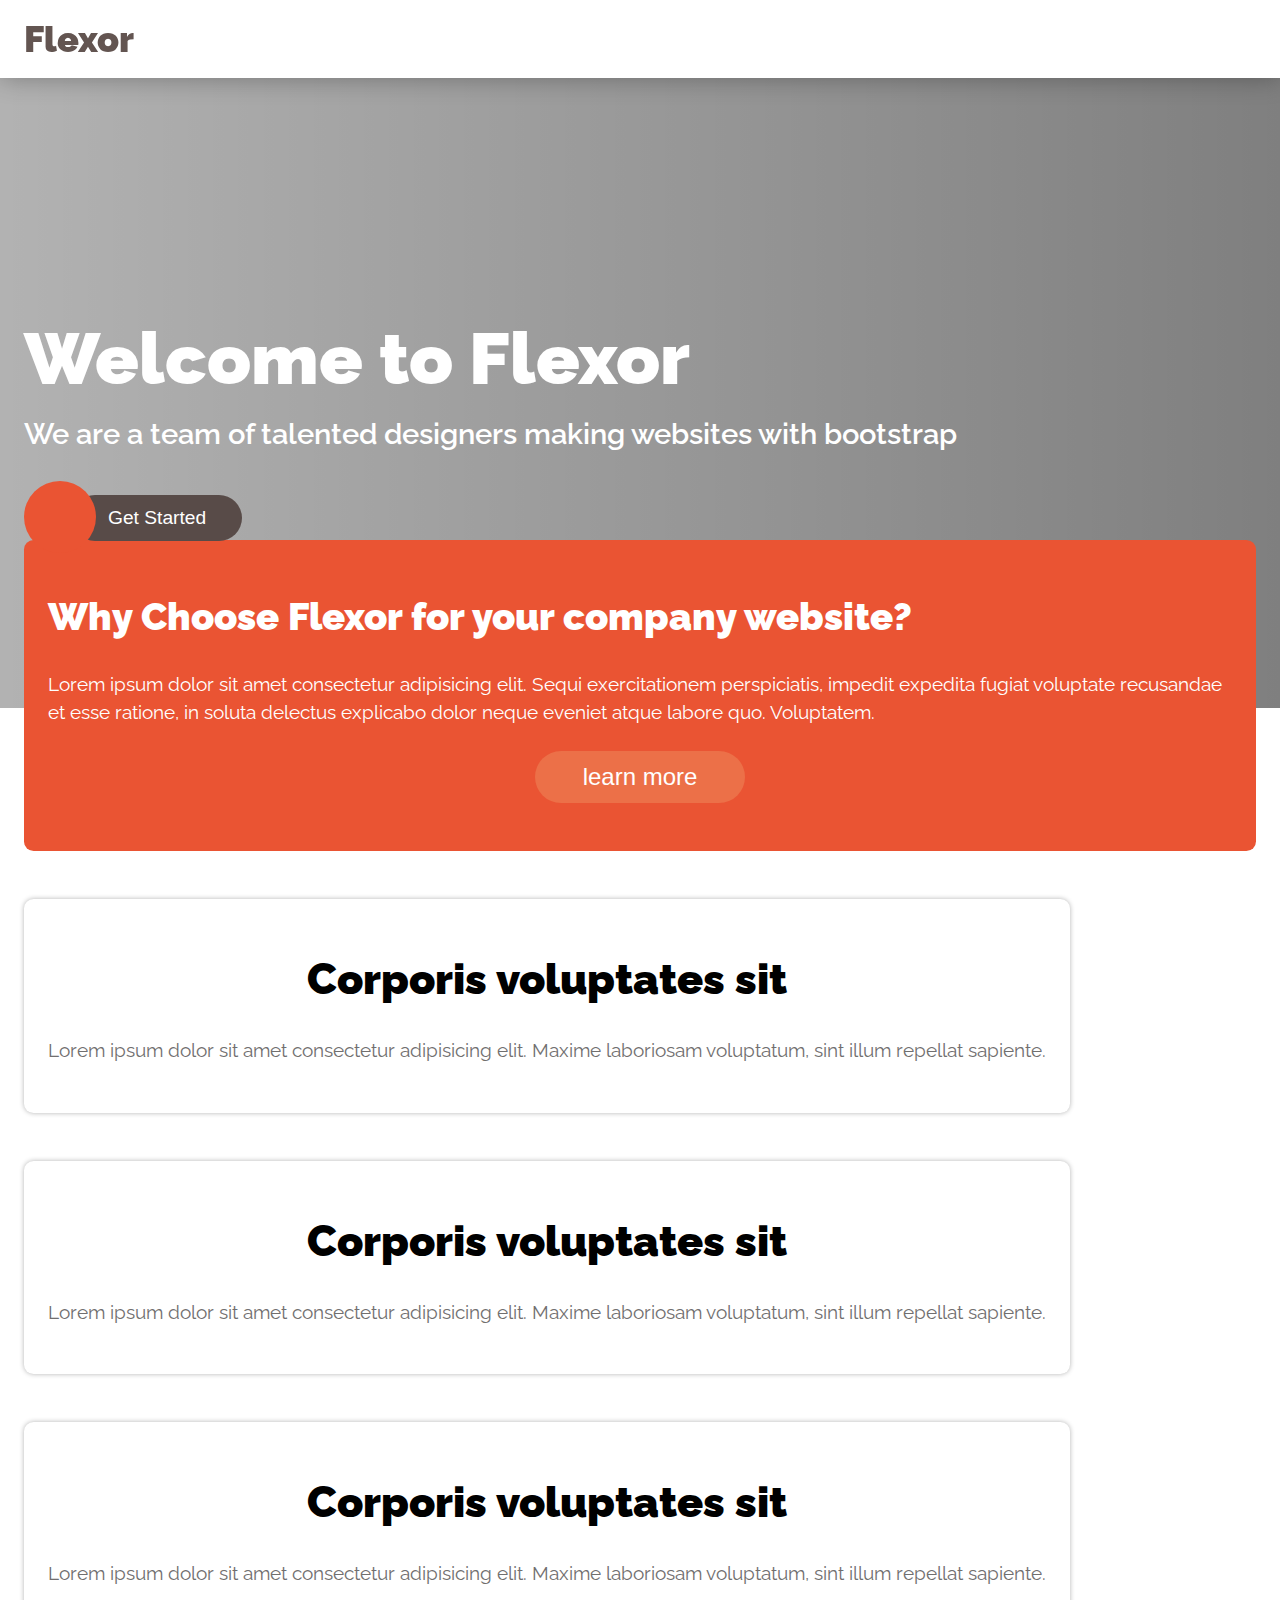
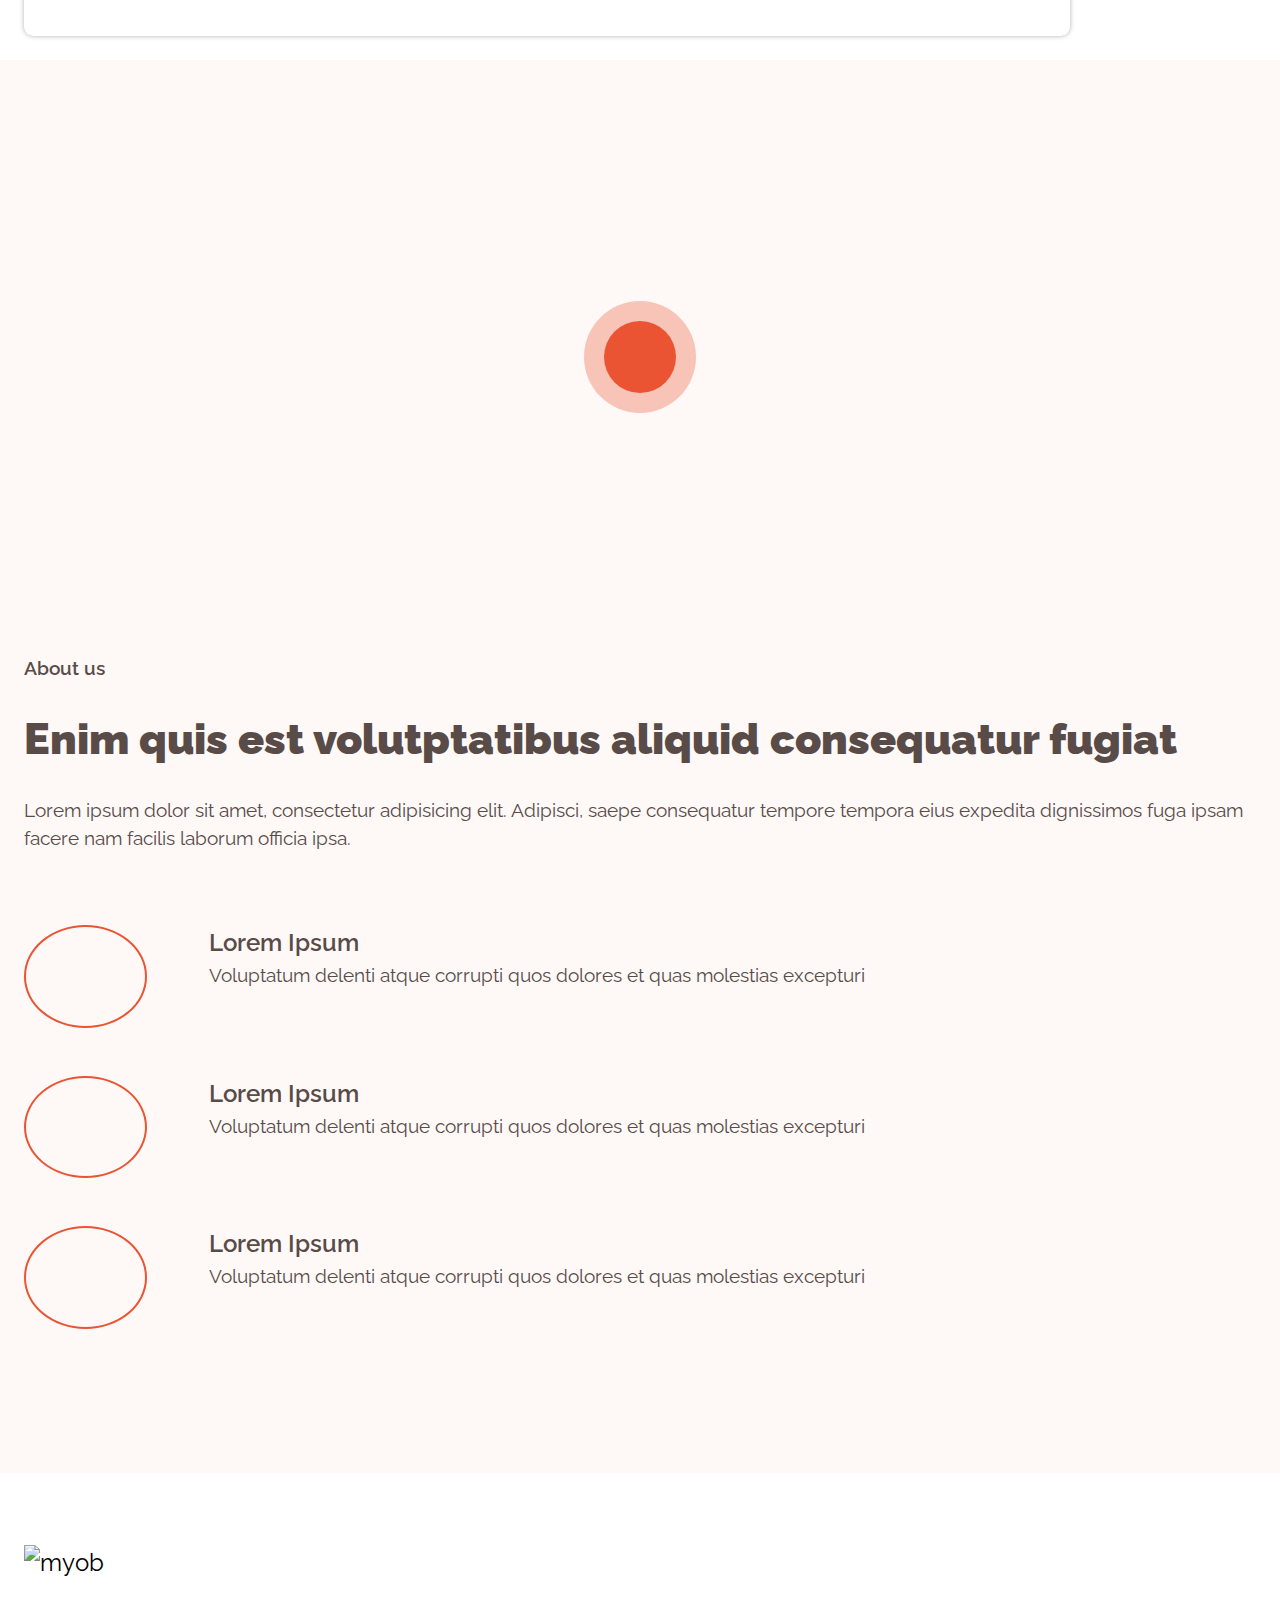
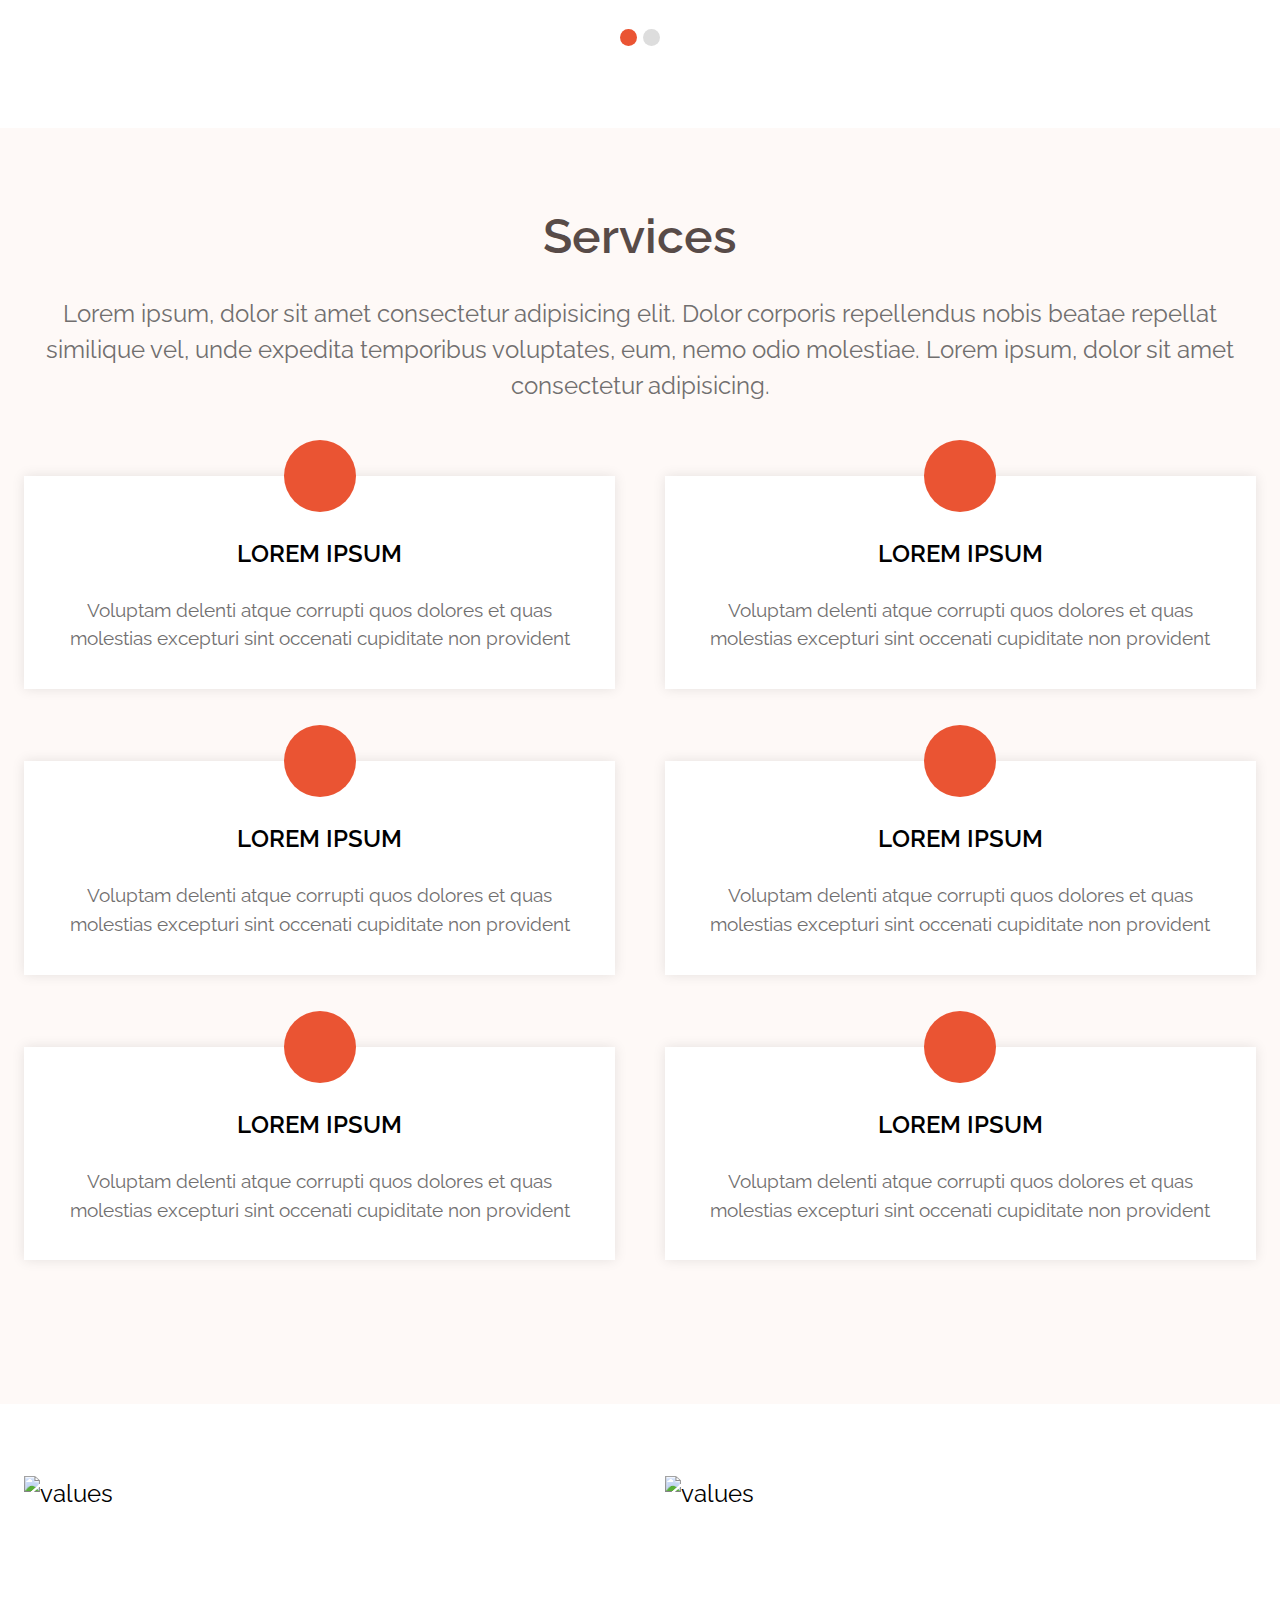
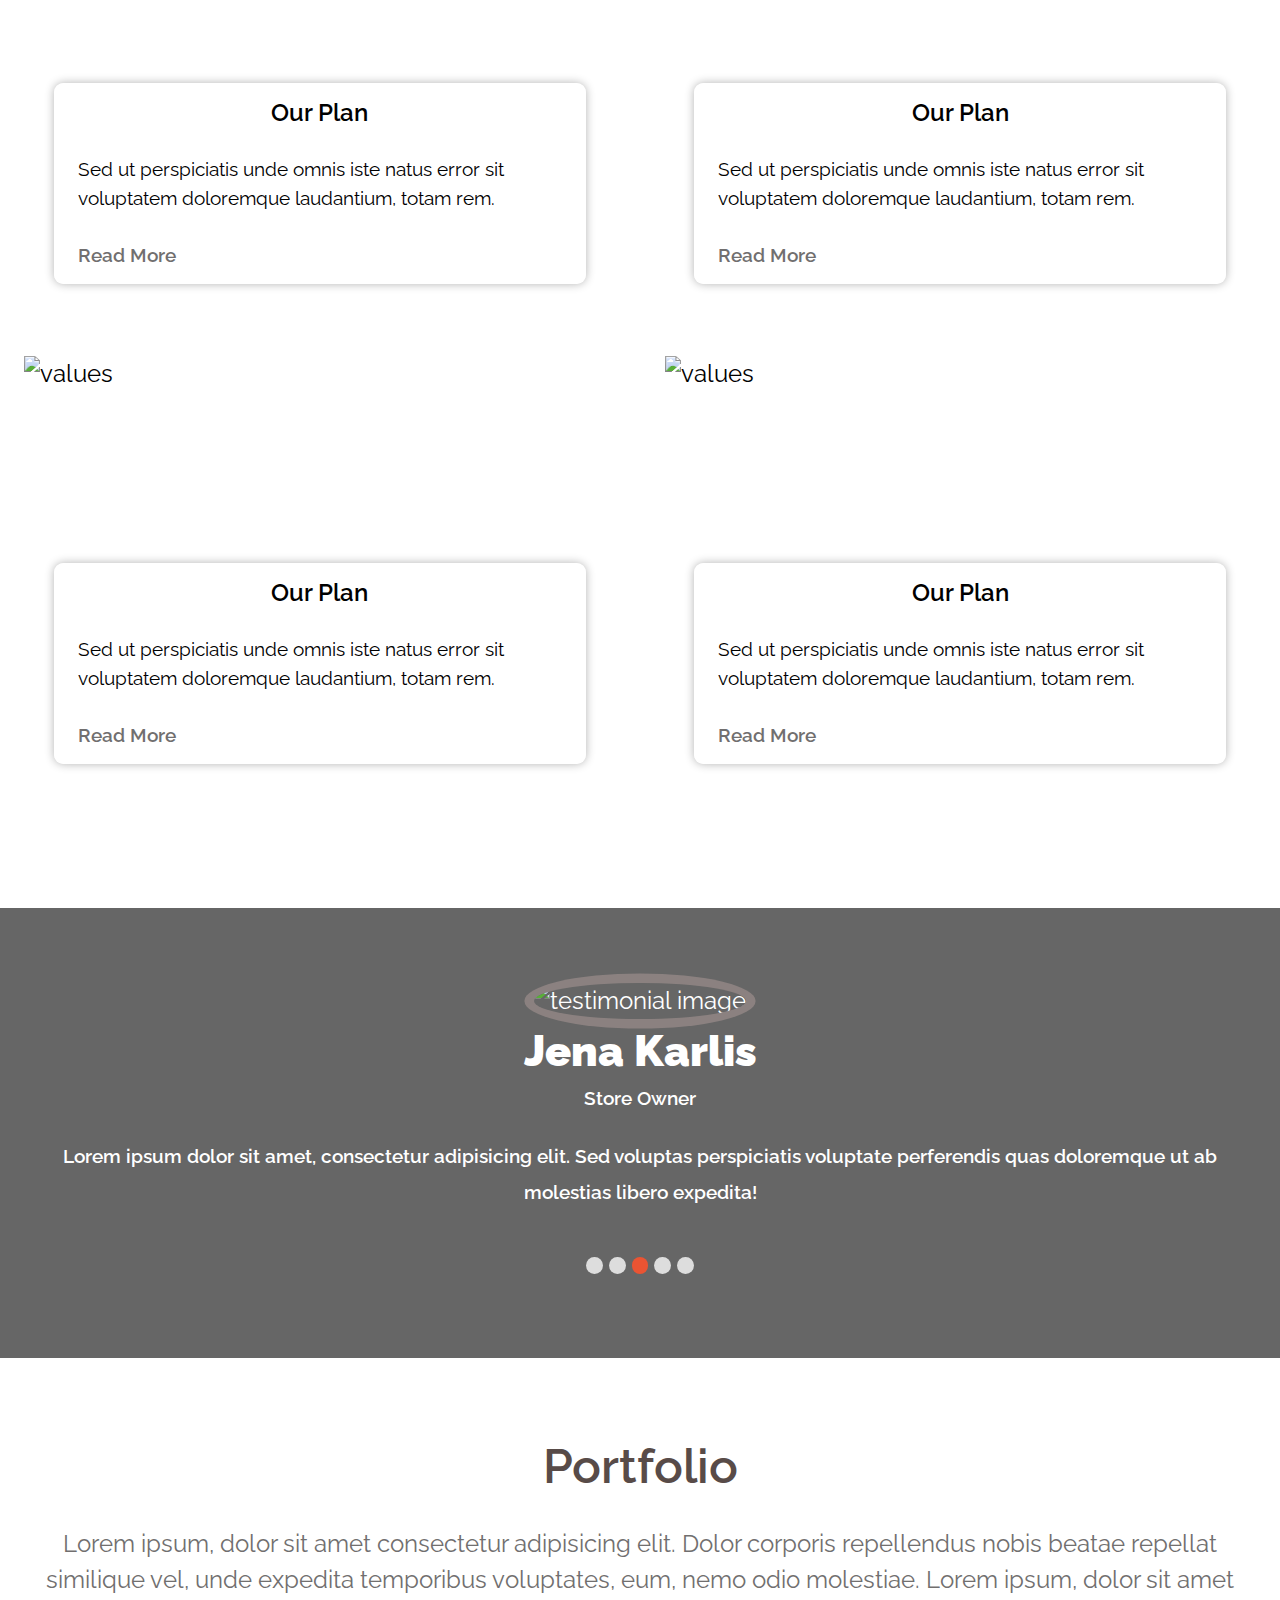
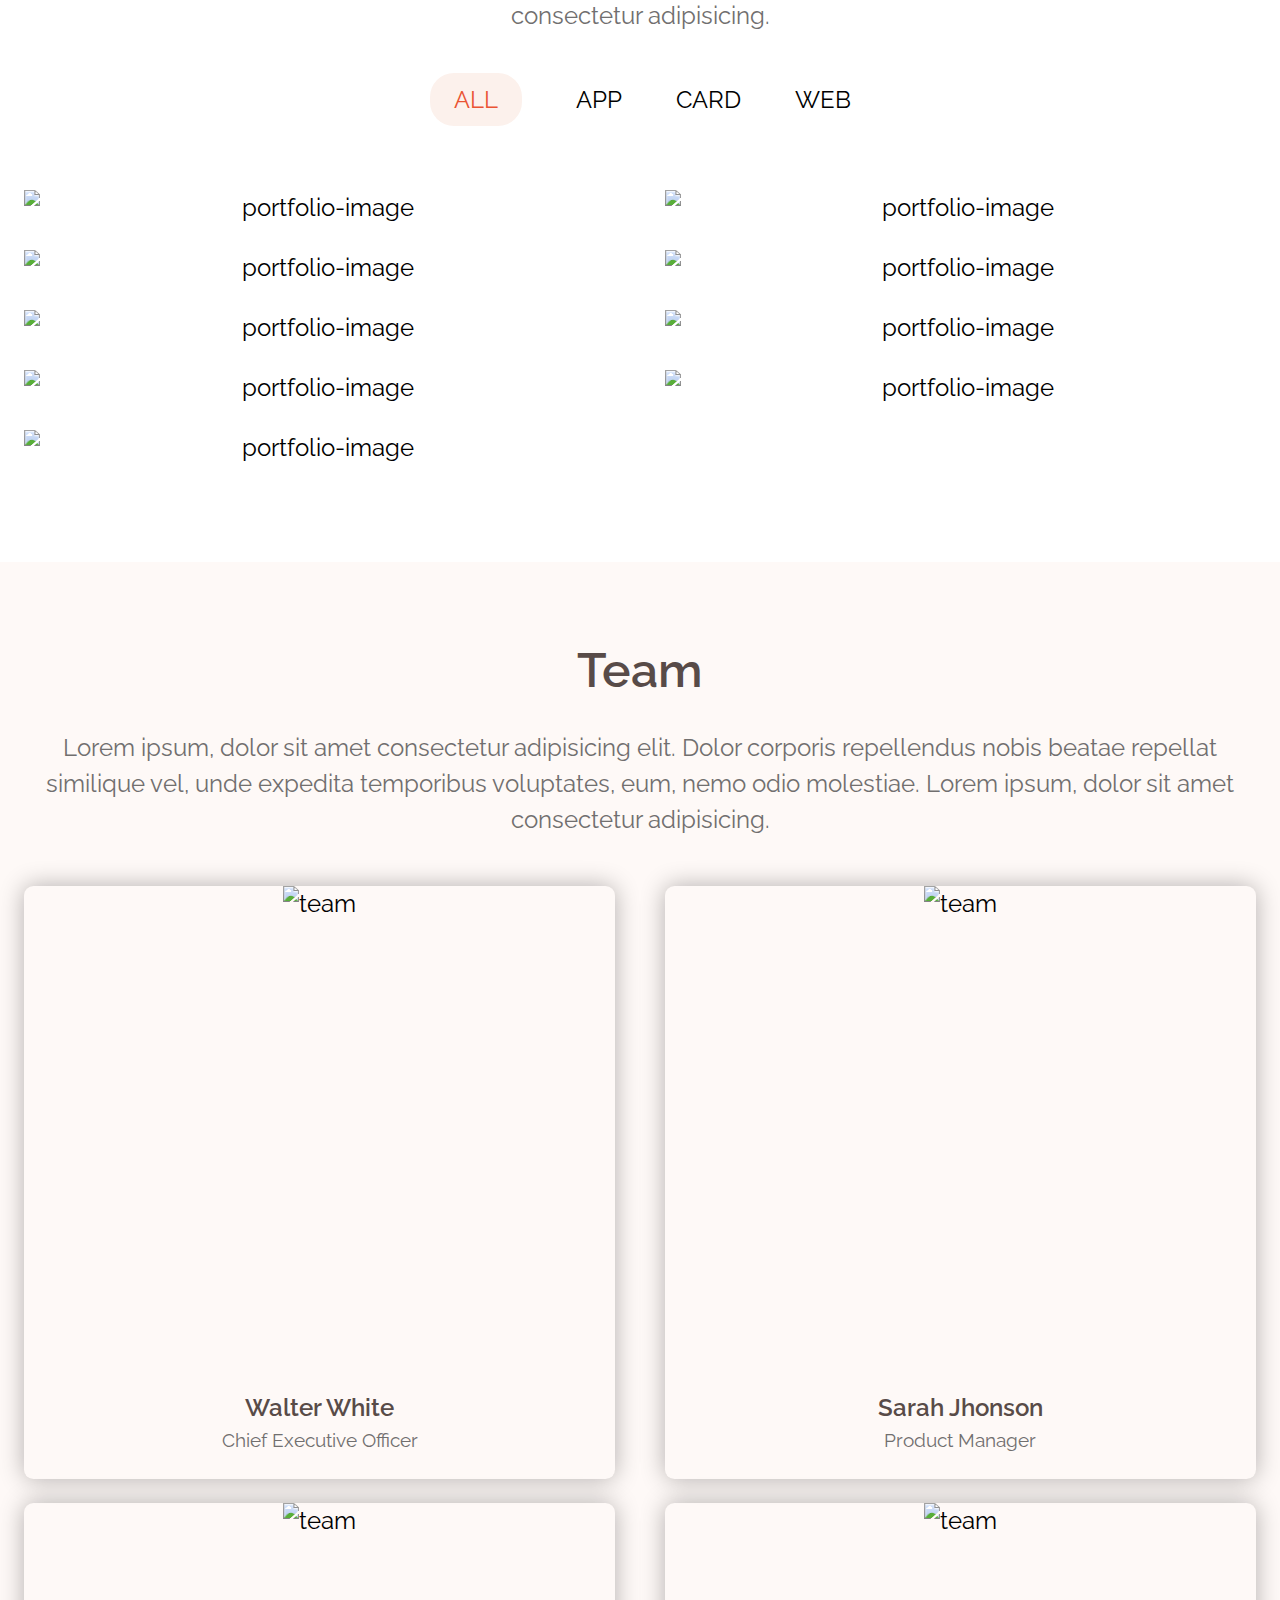
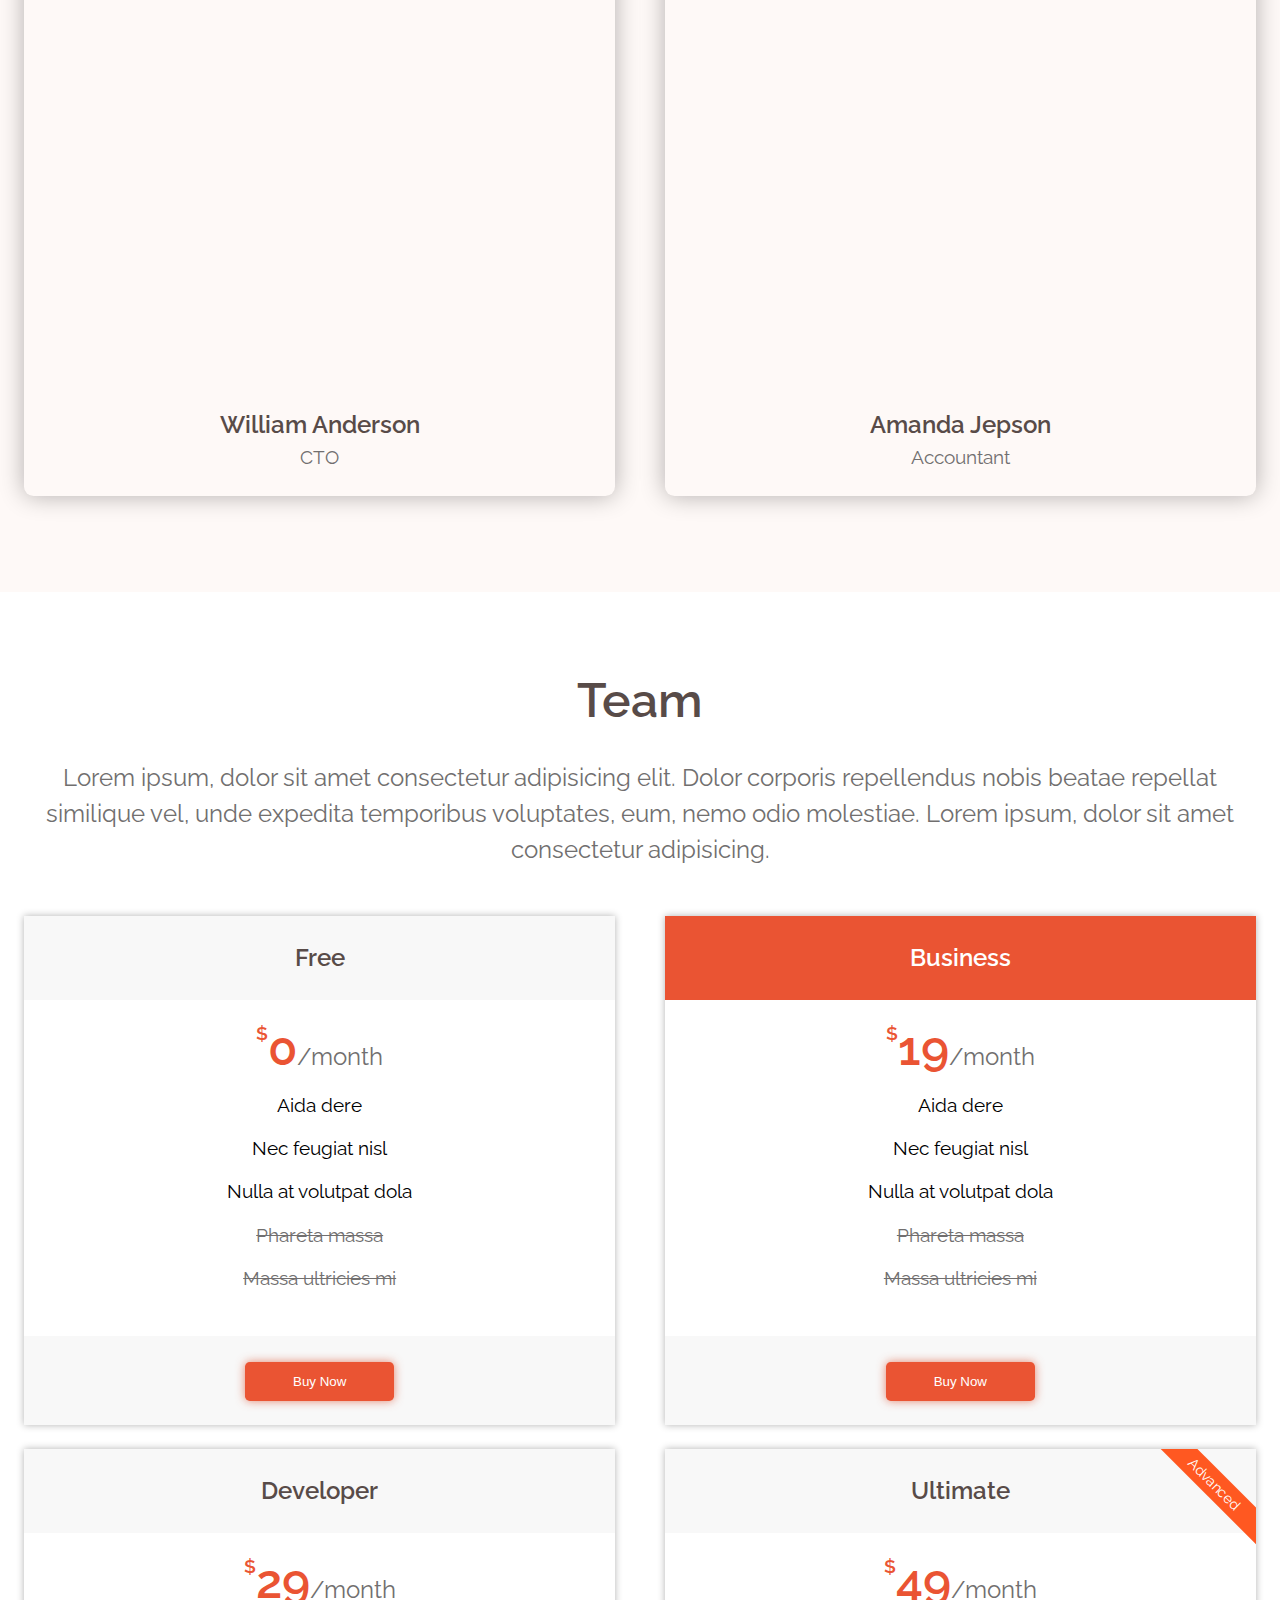
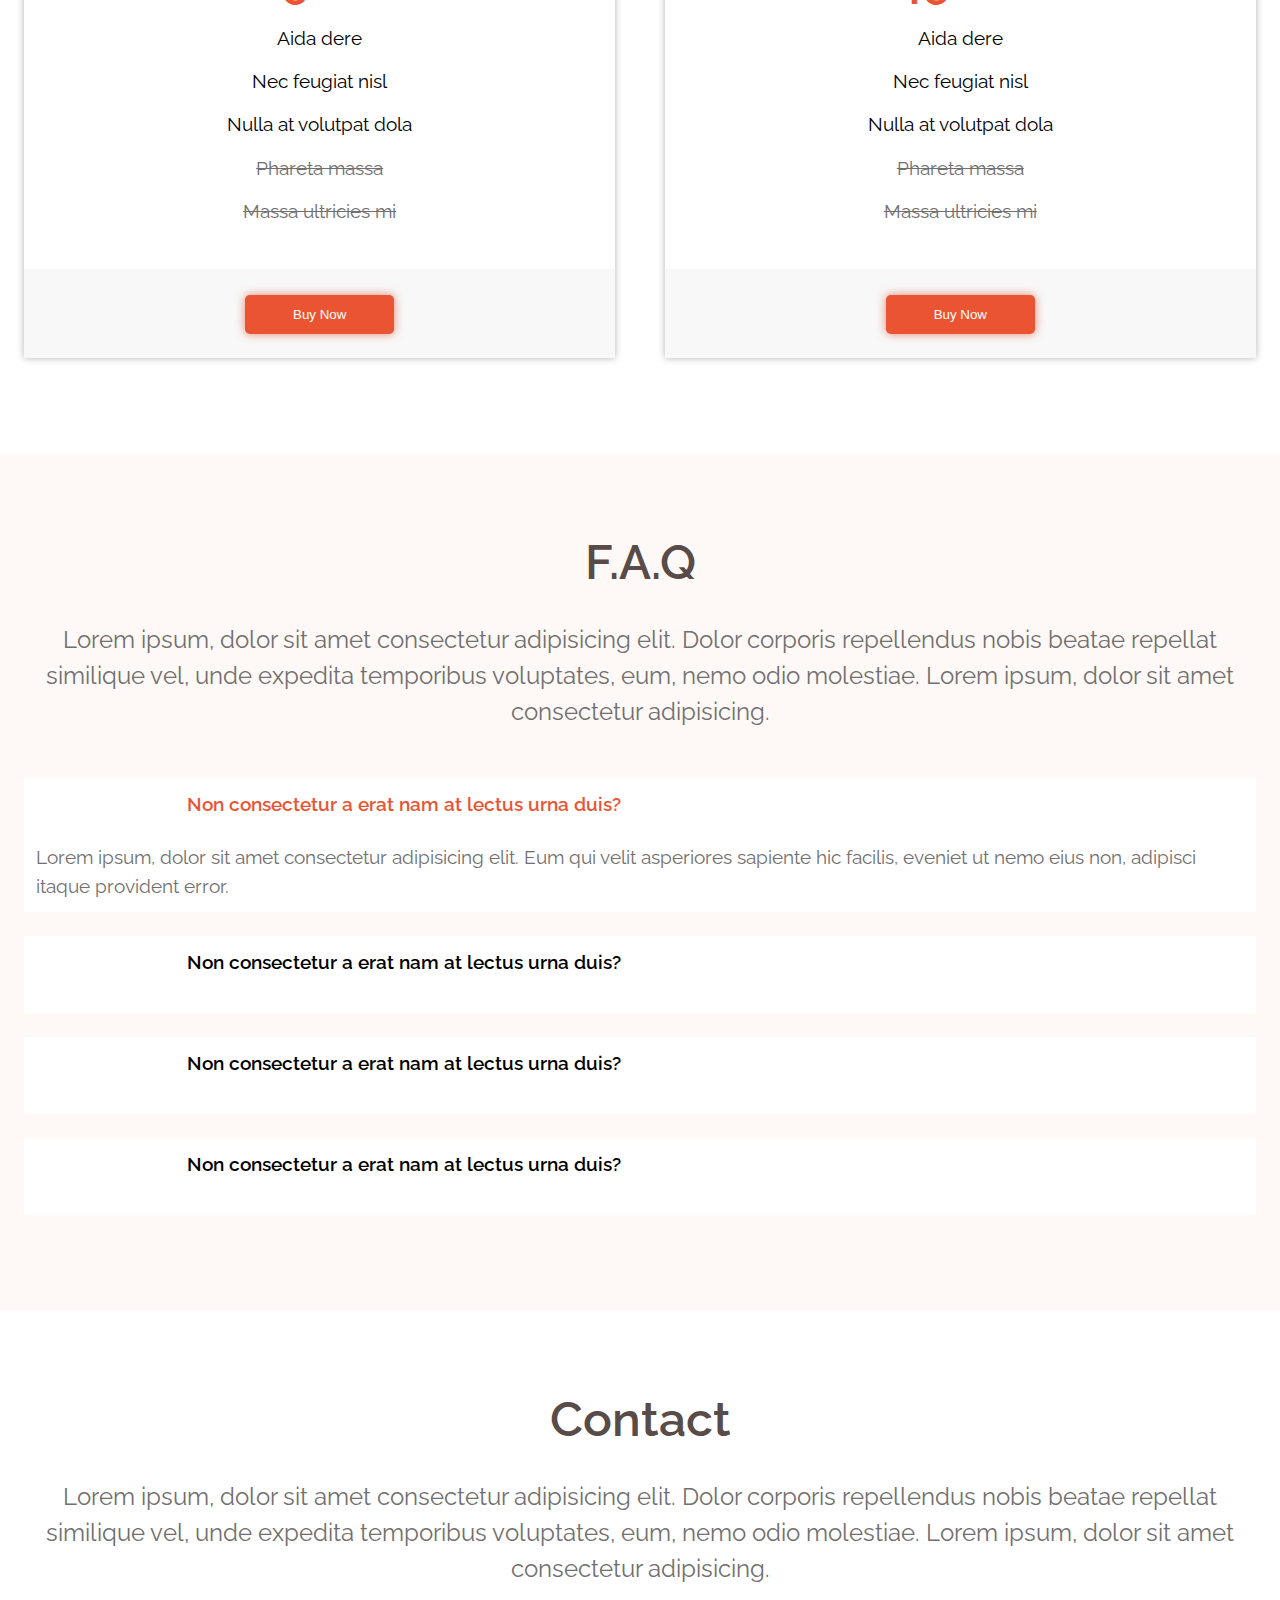
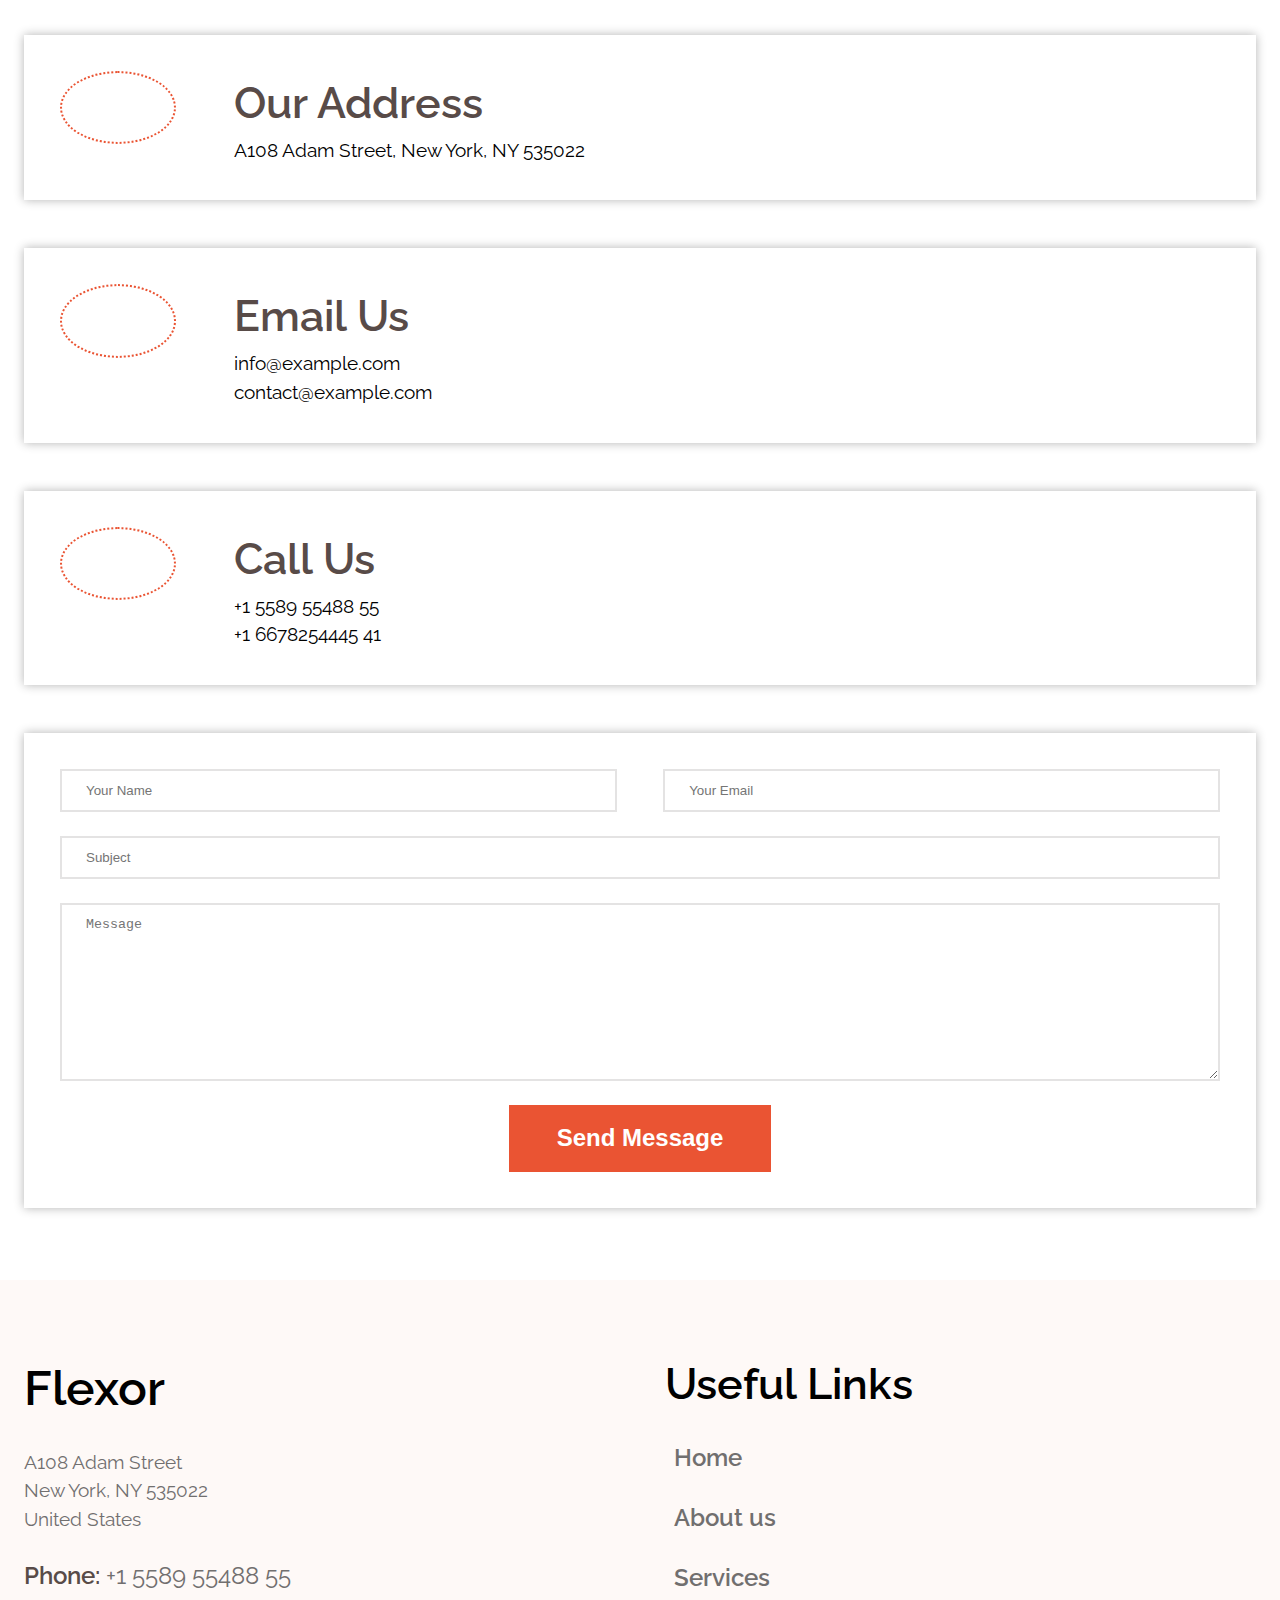
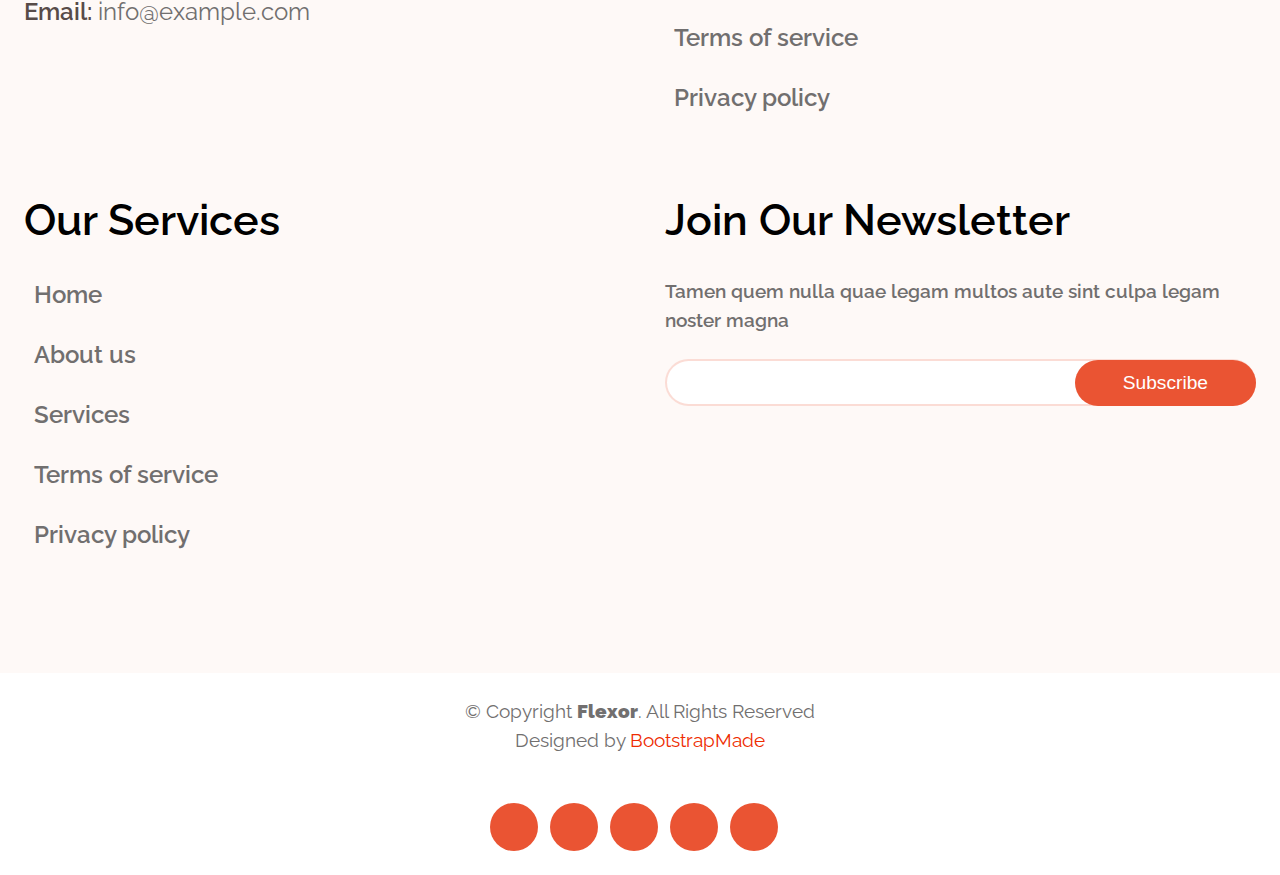
==== commit 9ed7d984: "Add diagonal price tag in Pricing card" ====
--- a/index.html
+++ b/index.html
@@ -367,6 +367,7 @@
             </footer>
           </article>
           <article class="price-card wd-md-48 wd-lg-24 mb-1rem">
+            <span class="advance">Advanced</span>
             <header class="bg-grey price-header">
               <p class="semi-bold text-primary">Ultimate</p>
             </header>
--- a/assets/stylesheet/styles.css
+++ b/assets/stylesheet/styles.css
@@ -488,7 +488,7 @@
 .price-card{
   position: relative;
   box-shadow: 0 0 0.3rem rgba(0,0,0,0.3);
-  z-index: 100;
+  overflow: hidden;
 }
 
 .price-list{
@@ -514,6 +514,18 @@
 .active-price .price-header{
   background-color: #ea5433;
   color: #ffffff;
+}
+.advance{
+  width: 10rem;
+  position: absolute;
+  top: 1.4rem;
+  right: -3rem;
+  transform: rotate(45deg);
+  z-index: 1;
+  font-size: 0.6rem;
+  padding: 0.1rem 0 0.1rem 0;
+  background: #ff5821;
+  color: #fff;
 }
 
 /* faqs styles */
@@ -735,6 +747,18 @@
   .service-card:nth-last-child(-n+2) {
     margin-bottom: 0;
   }
+  .advance{
+    width: 10rem;
+    position: absolute;
+    top: 1.2rem;
+    right: -3rem;
+    transform: rotate(45deg);
+    z-index: 1;
+    font-size: 0.6rem;
+    padding: 0.1rem 0 0.1rem 0;
+    background: #ff5821;
+    color: #fff;
+  }
   .portfolio-image-container{
     display: flex;
   }
@@ -786,6 +810,18 @@
   .blog-content .text-md{
     font-size: 1rem;
   }
+  .advance{
+  width: 8.5rem;
+  position: absolute;
+  top: 0.9rem;
+  right: -2.5rem;
+  transform: rotate(45deg);
+  z-index: 1;
+  font-size: 0.6rem;
+  padding: 0.1rem 0 0.1rem 0;
+  background: #ff5821;
+  color: #fff;
+}
 }
 
 @media screen and (min-width : 1366px){
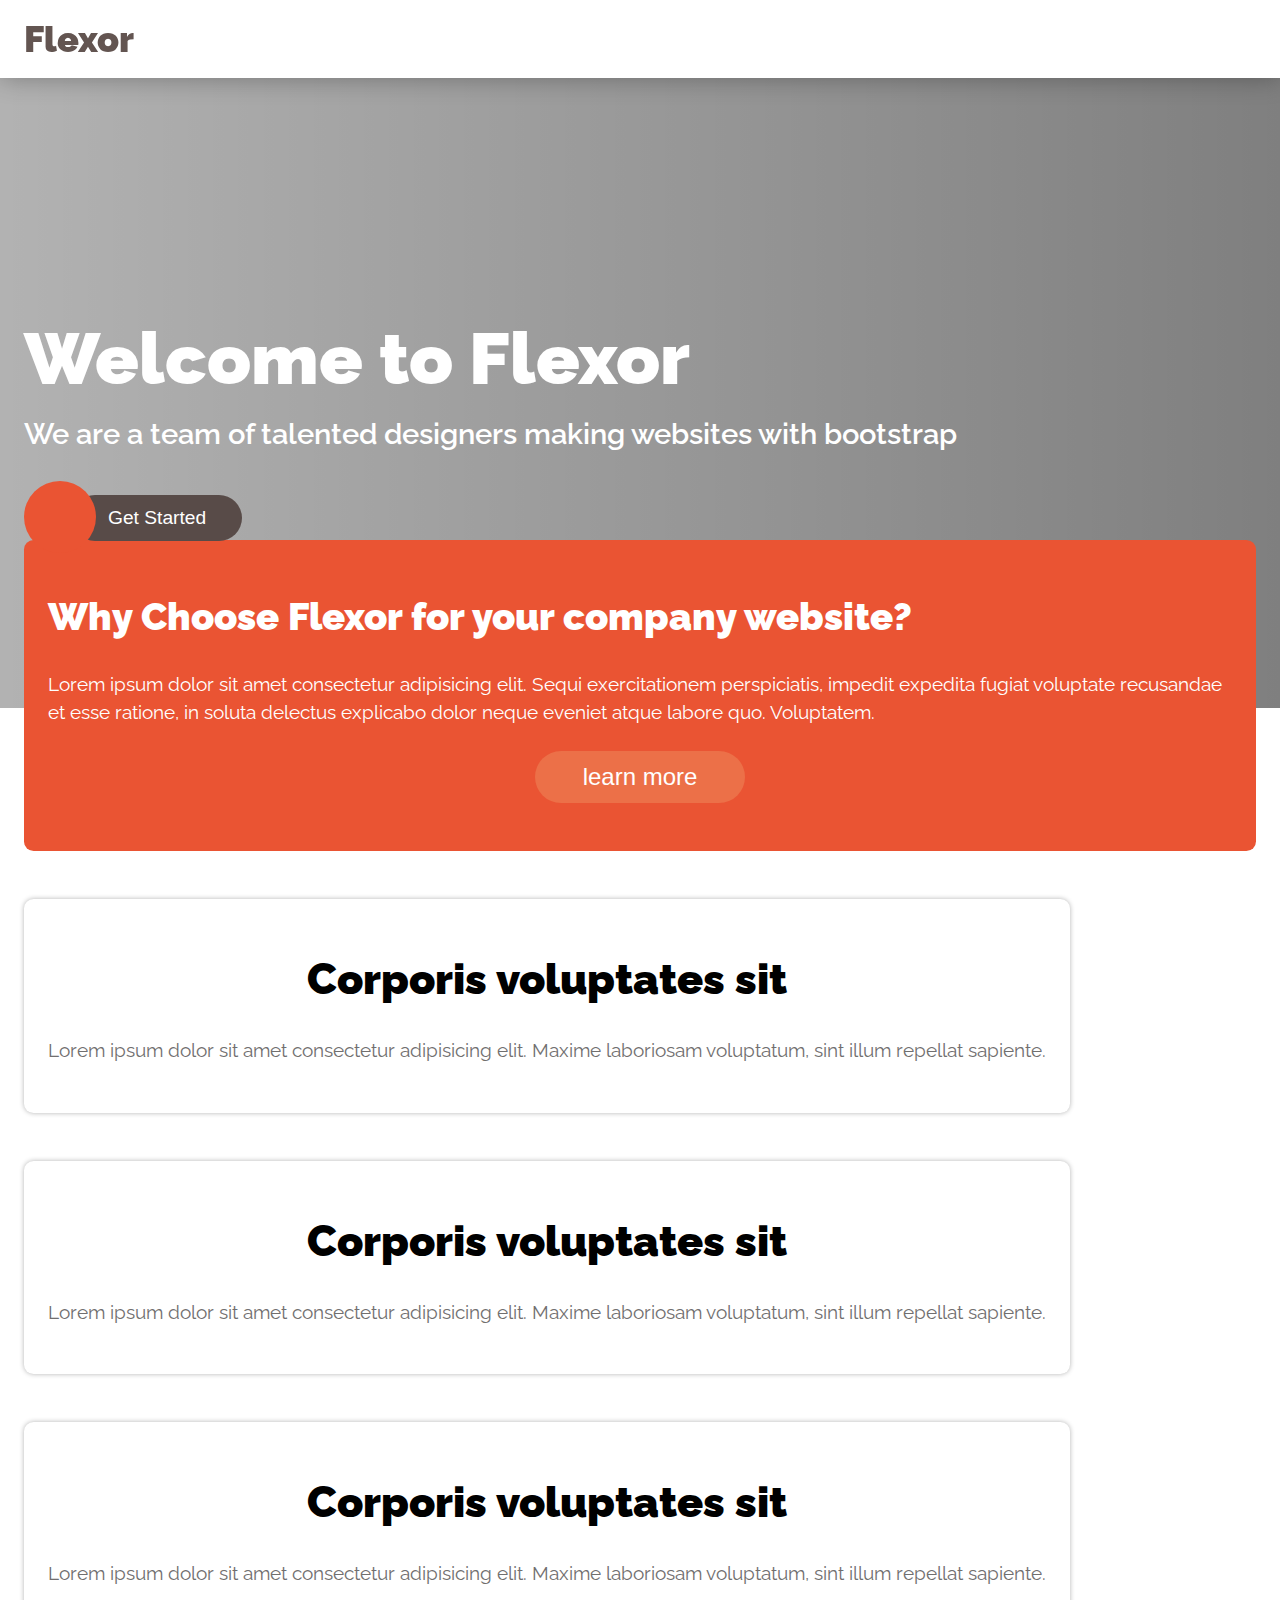
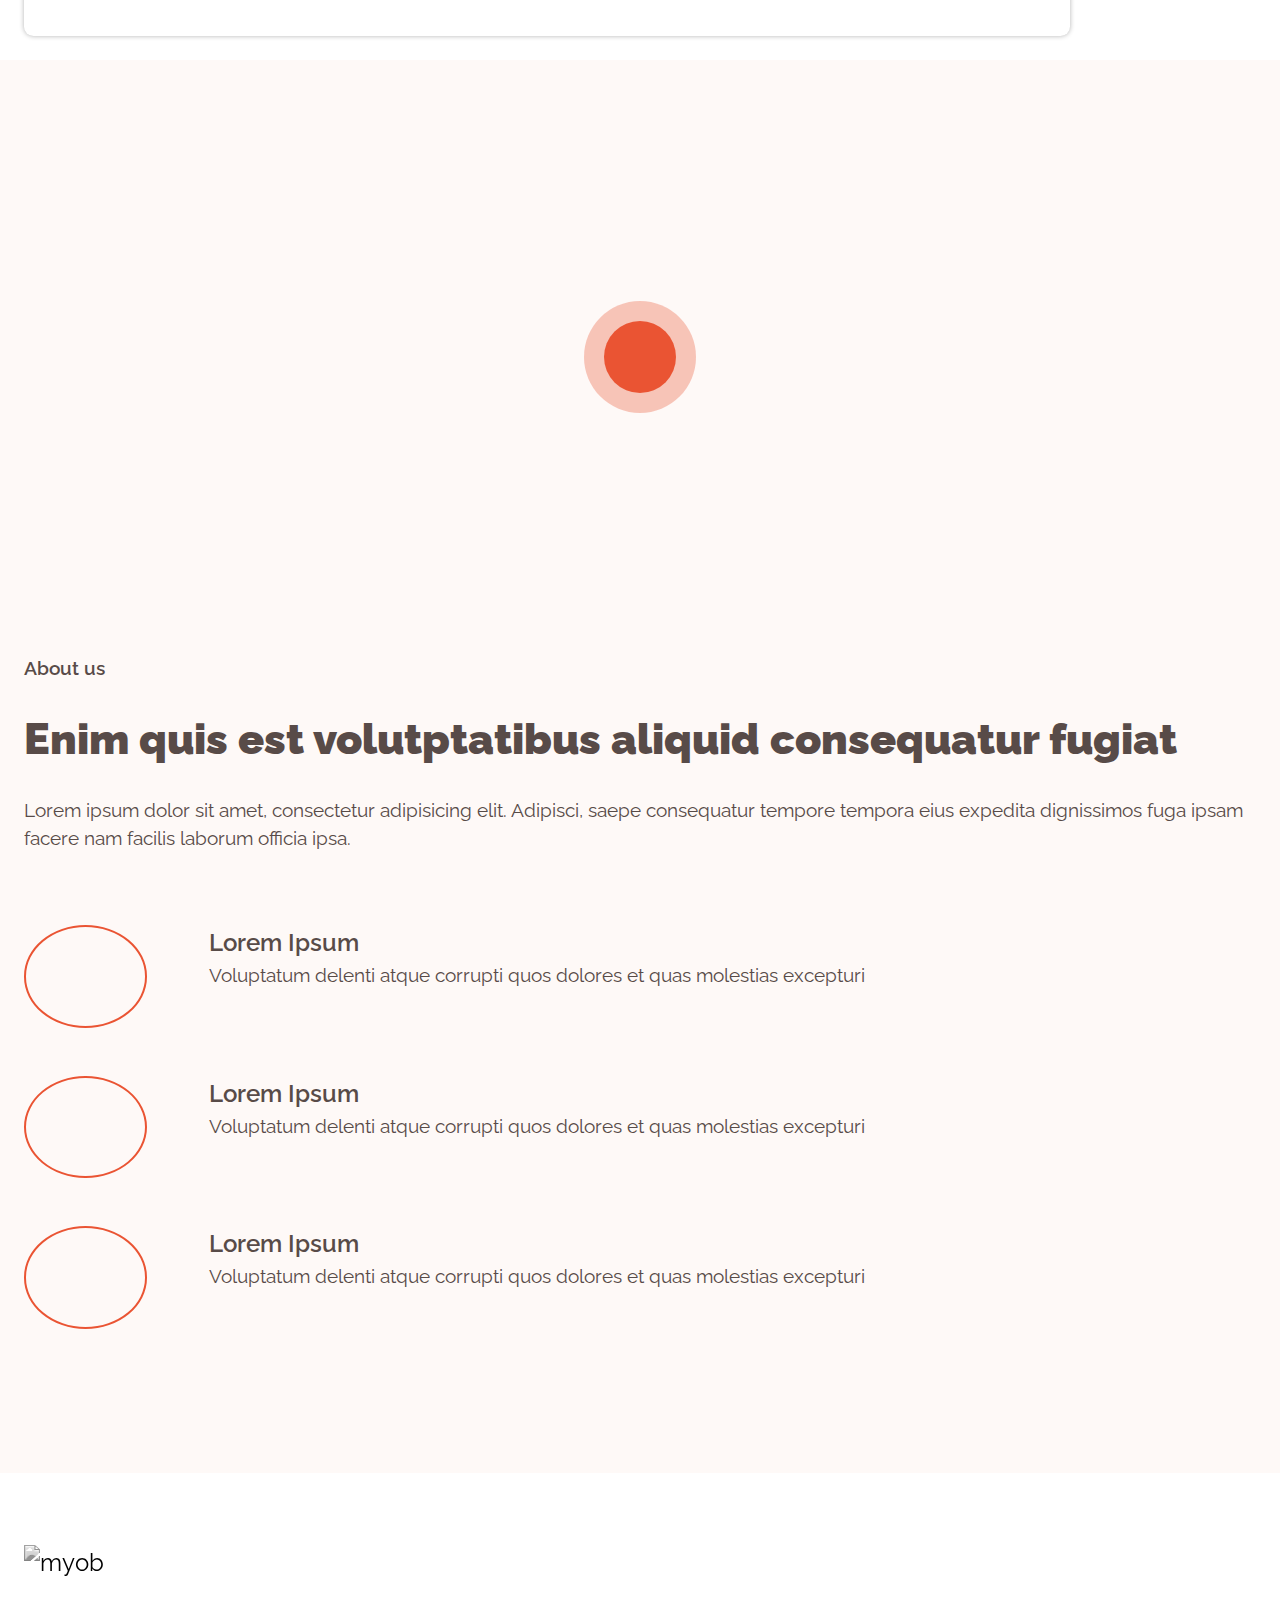
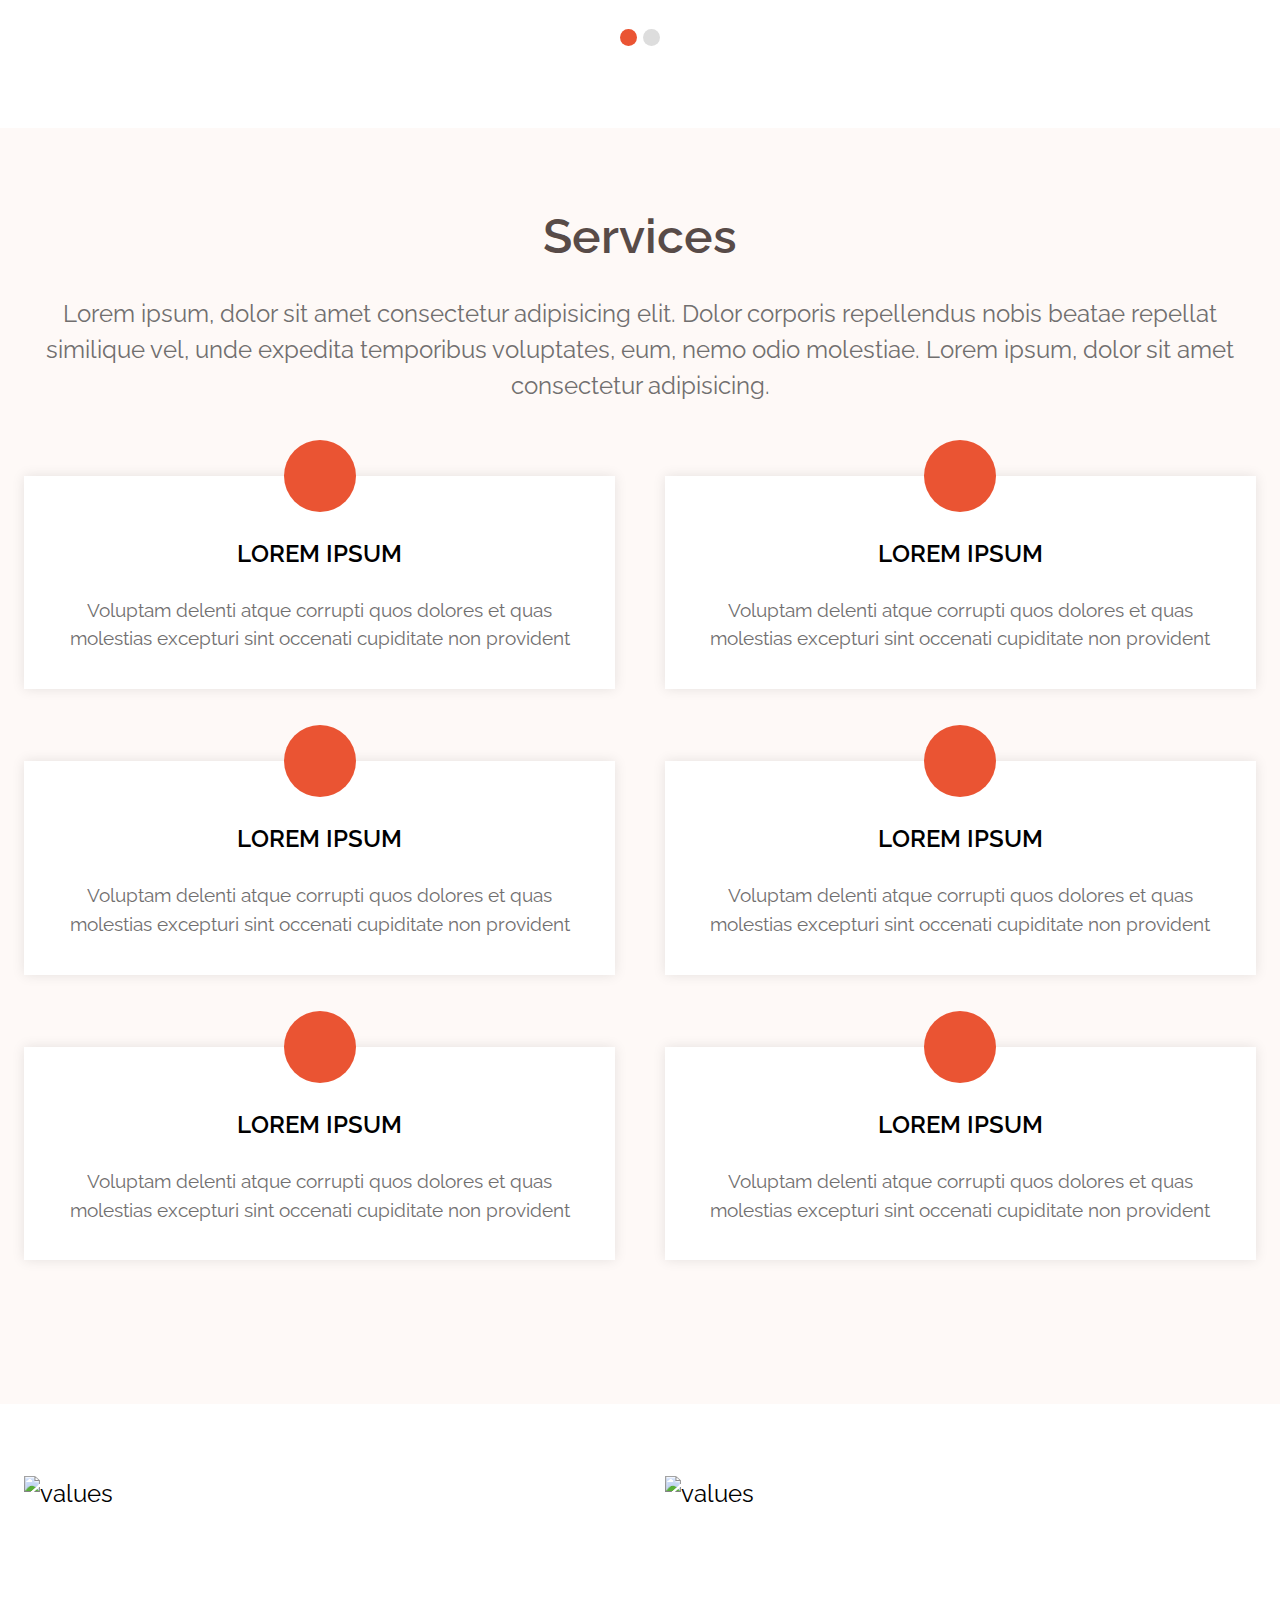
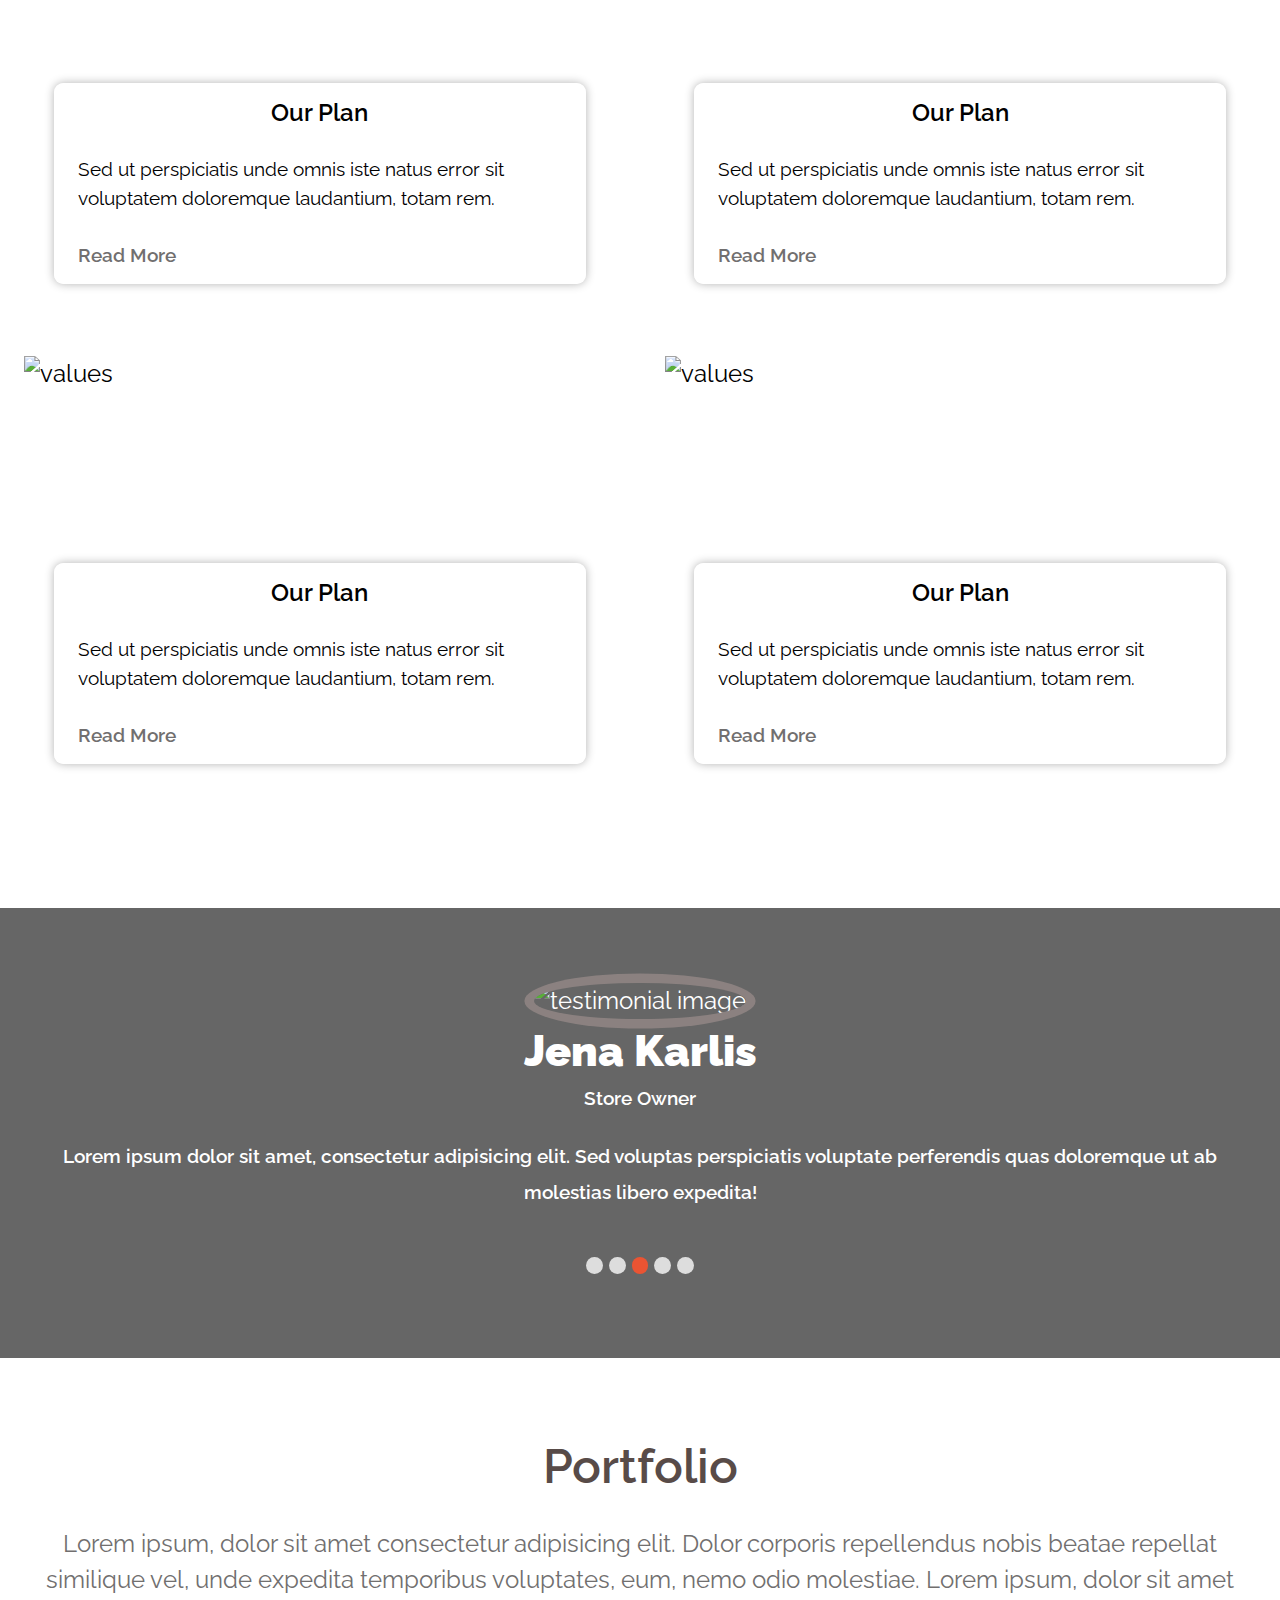
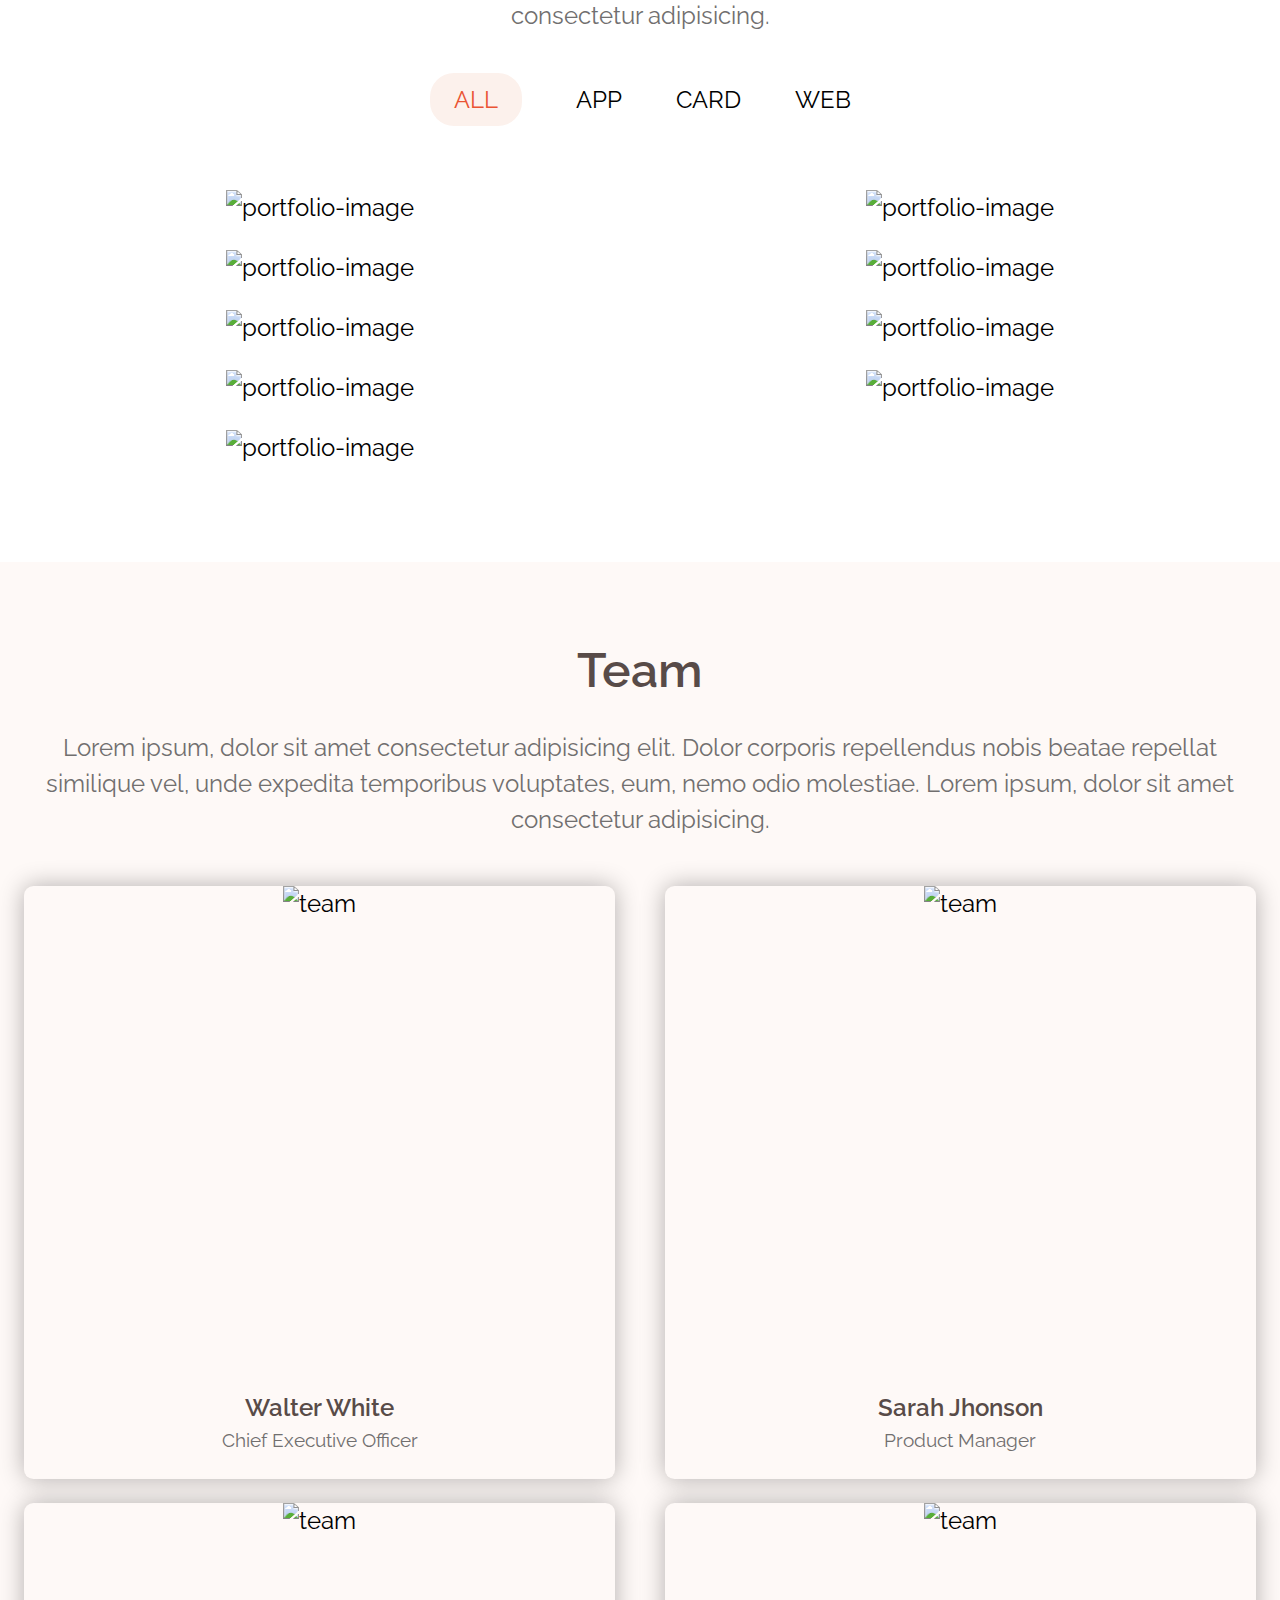
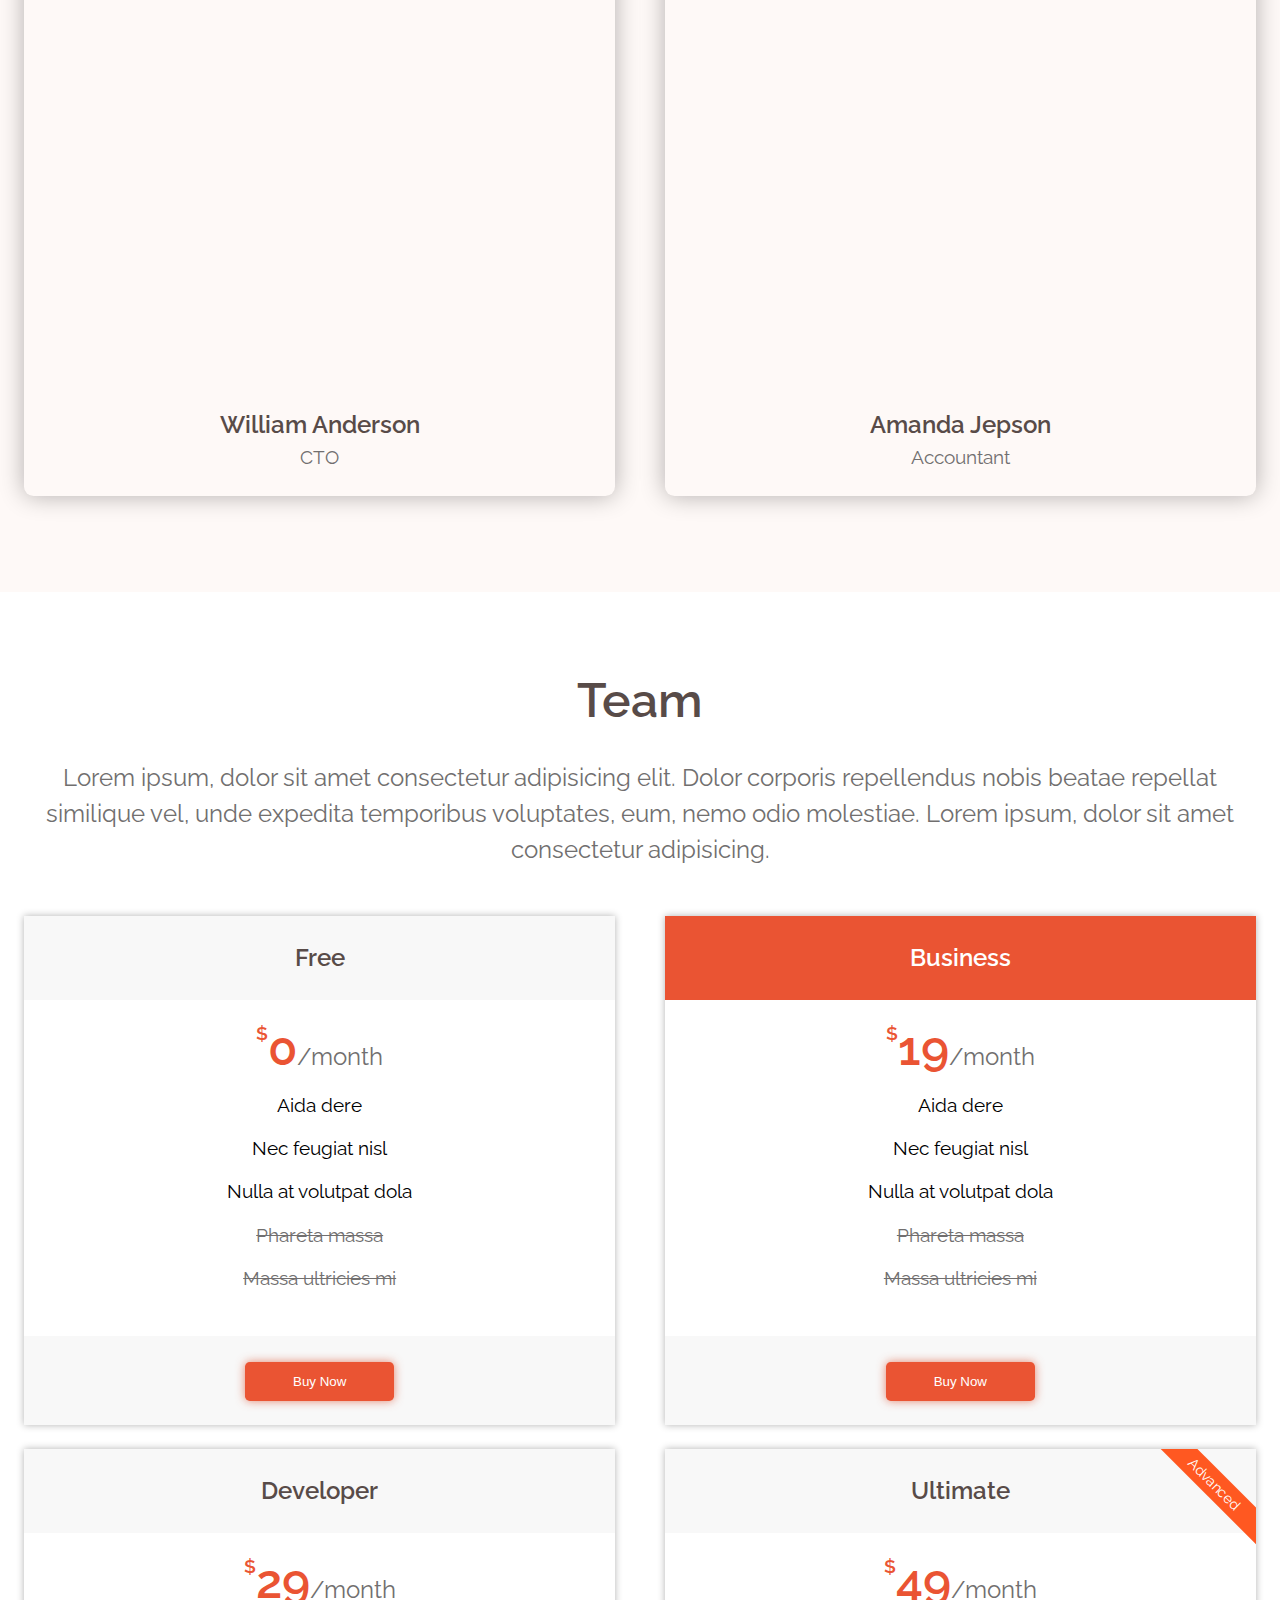
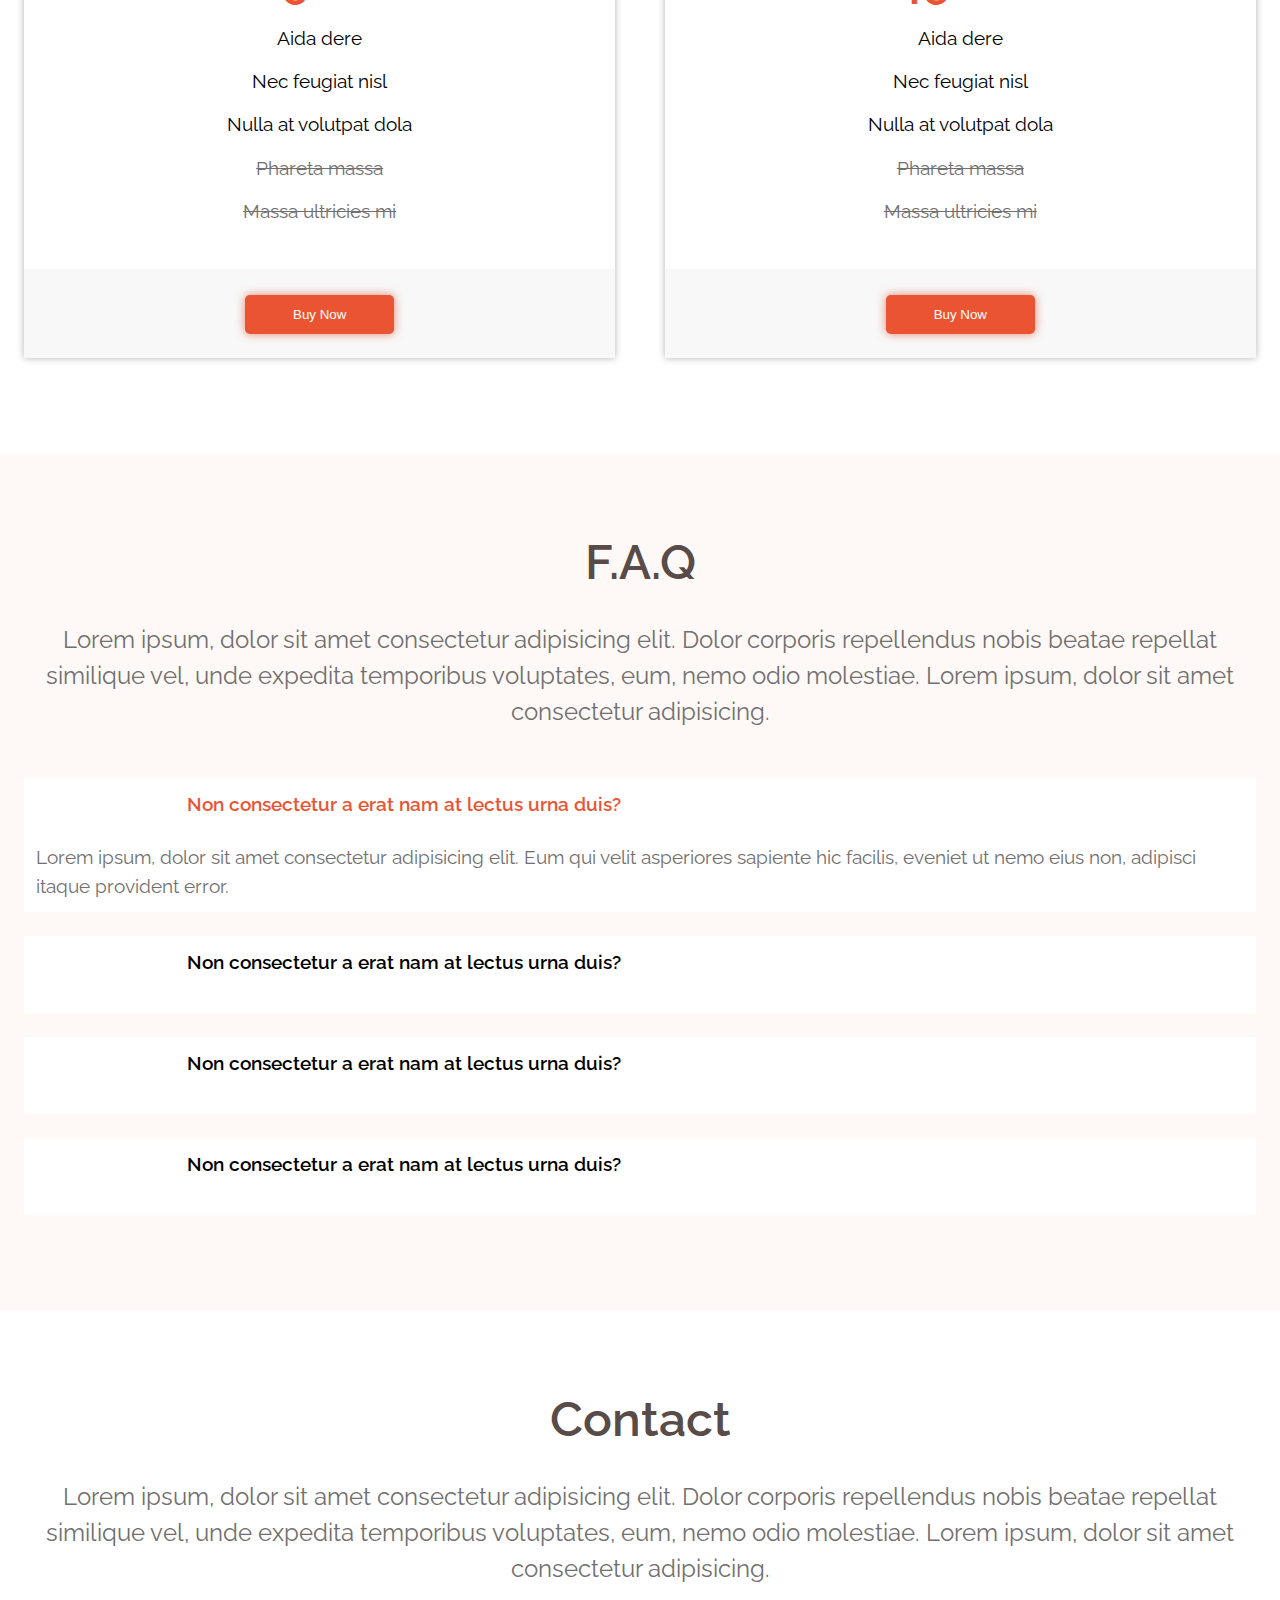
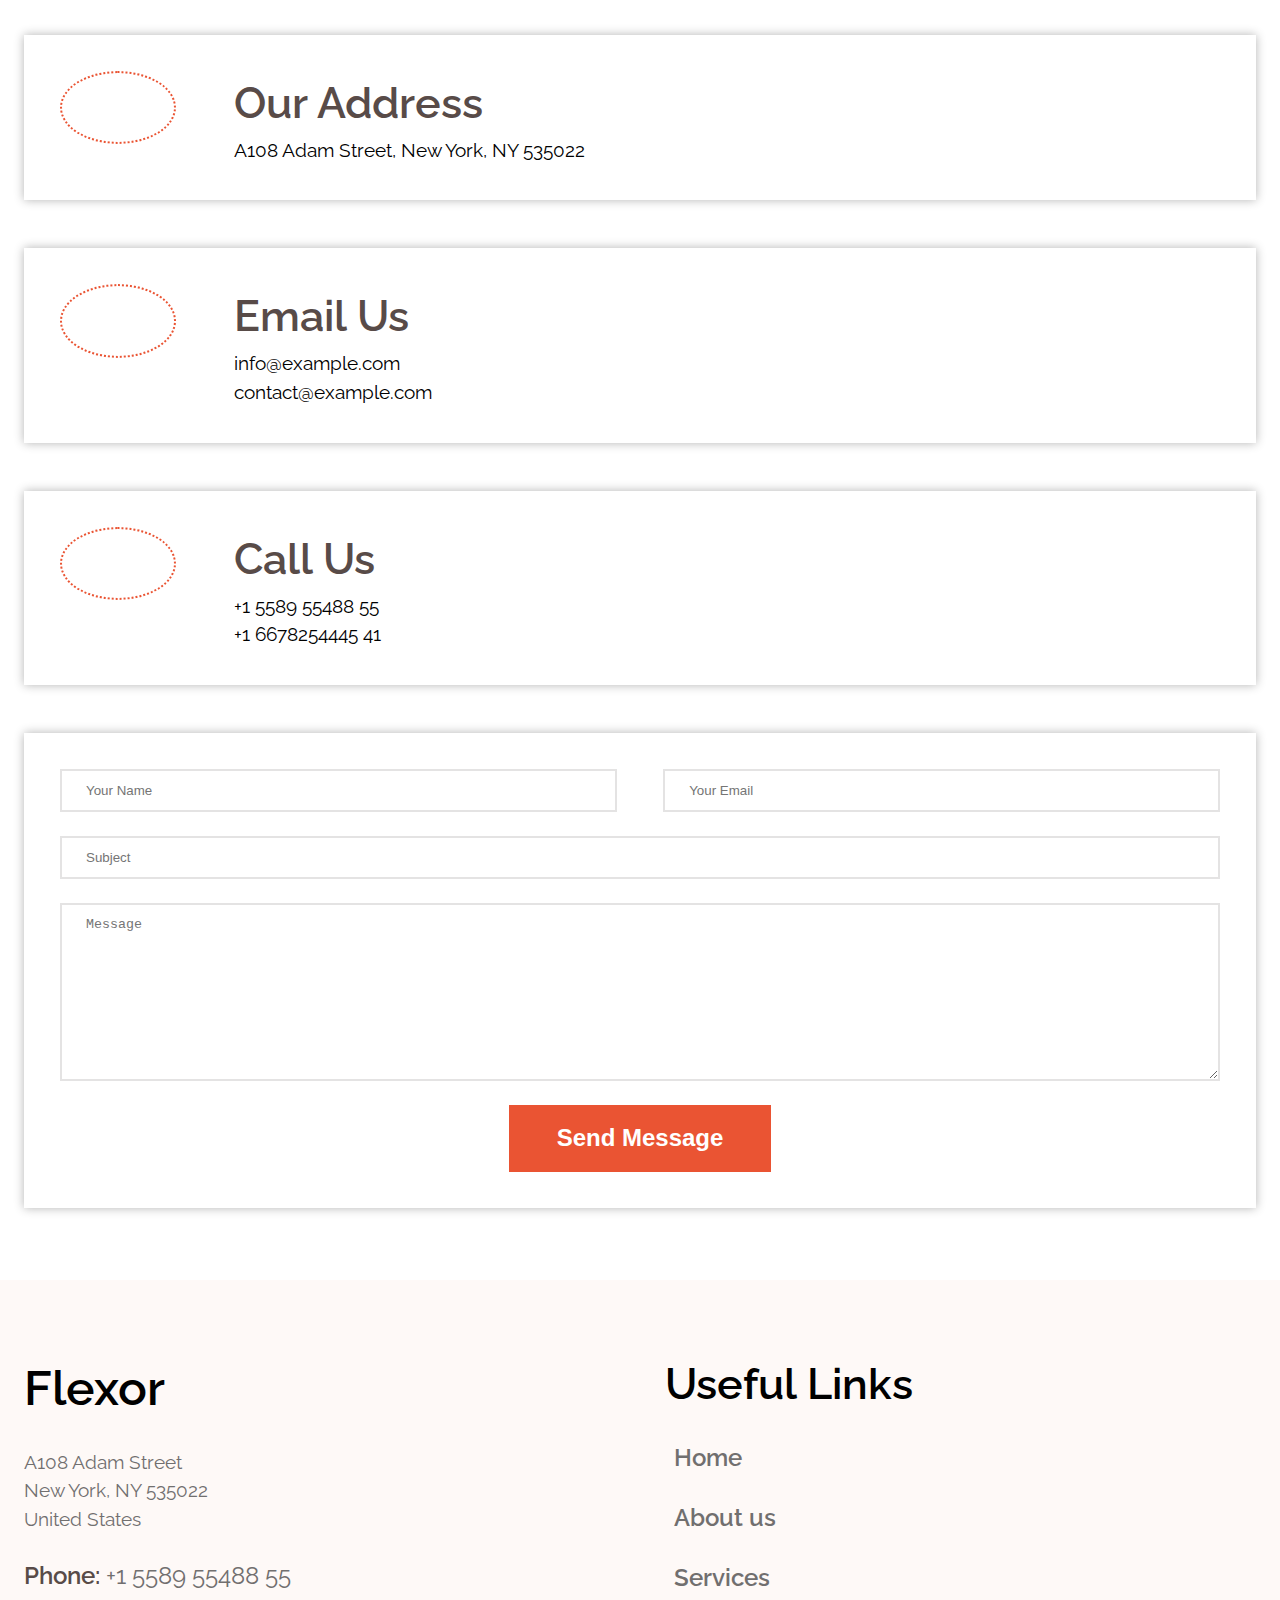
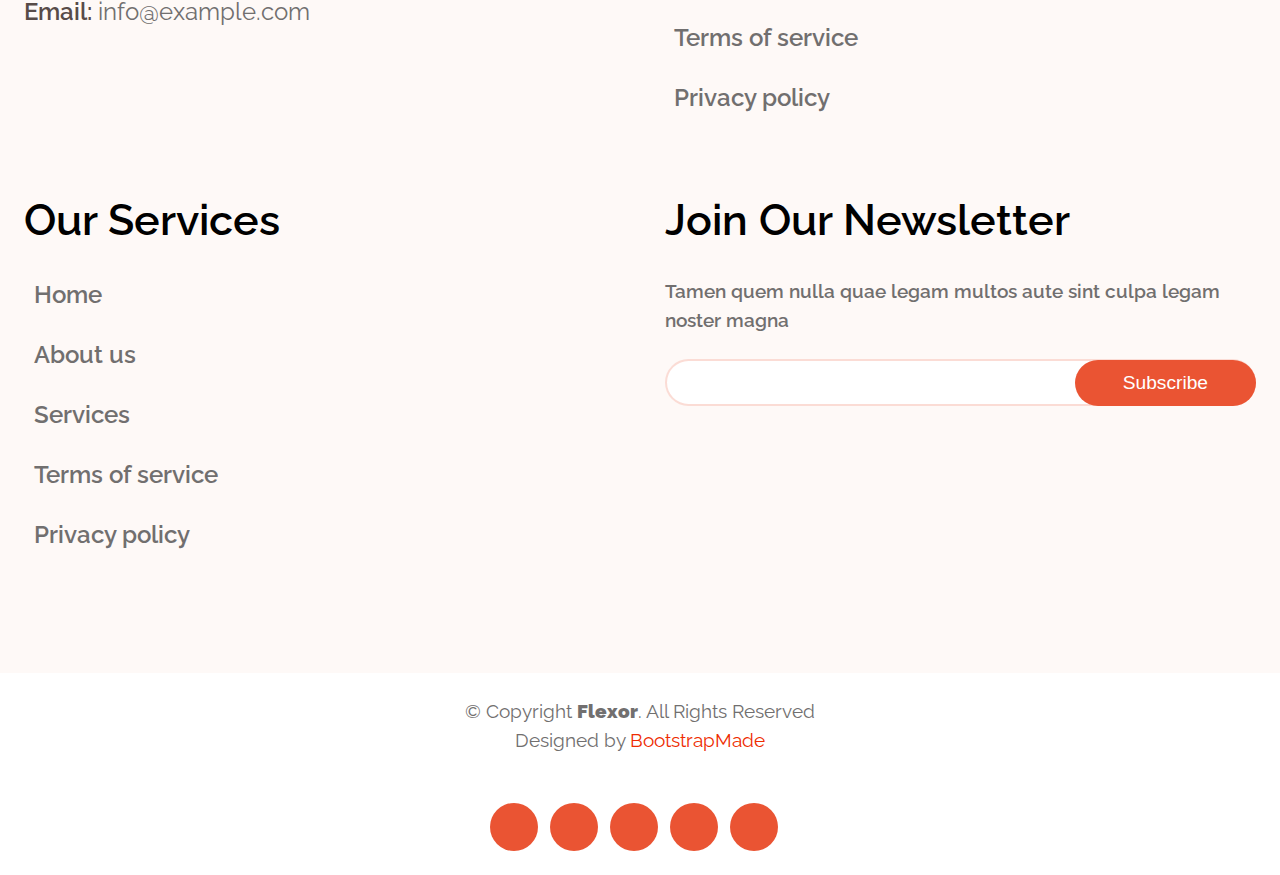
==== commit ab22f9ff: "Add hover effects to portfolio cards" ====
--- a/index.html
+++ b/index.html
@@ -265,15 +265,123 @@
           <span class="portfolio-menu-item">web</span>
         </nav>
         <div class="portfolio-image-container flex-lg flex-xlg pd-top-3rem">
-          <img src="assets/media/portfolio/portfolio-1.jpg" alt="portfolio-image" class="portfolio-image mb-1rem wd-md-48 wd-lg-32">
-          <img src="assets/media/portfolio/portfolio-2.jpg" alt="portfolio-image" class="portfolio-image mb-1rem wd-md-48 wd-lg-32">
-          <img src="assets/media/portfolio/portfolio-3.jpg" alt="portfolio-image" class="portfolio-image mb-1rem wd-md-48 wd-lg-32">
-          <img src="assets/media/portfolio/portfolio-4.jpg" alt="portfolio-image" class="portfolio-image mb-1rem wd-md-48 wd-lg-32">
-          <img src="assets/media/portfolio/portfolio-5.jpg" alt="portfolio-image" class="portfolio-image mb-1rem wd-md-48 wd-lg-32">
-          <img src="assets/media/portfolio/portfolio-6.jpg" alt="portfolio-image" class="portfolio-image mb-1rem wd-md-48 wd-lg-32">
-          <img src="assets/media/portfolio/portfolio-7.jpg" alt="portfolio-image" class="portfolio-image mb-1rem wd-md-48 wd-lg-32">
-          <img src="assets/media/portfolio/portfolio-8.jpg" alt="portfolio-image" class="portfolio-image mb-1rem wd-md-48 wd-lg-32">
-          <img src="assets/media/portfolio/portfolio-9.jpg" alt="portfolio-image" class="portfolio-image mb-1rem wd-md-48 wd-lg-32">
+          <figure class="portfolio-figure mb-1rem wd-md-48 wd-lg-32">
+            <img src="assets/media/portfolio/portfolio-1.jpg" alt="portfolio-image" class="portfolio-image">
+            <figcaption class="portfolio-caption flex-sm">
+              <div class="top-caption">
+                <h5 class="semi-bold">Web 3</h5>
+                <p class="text-primary">Web</p>
+              </div>
+              <div class="bottom-caption flex-sm">
+                <a href="#" class="text-primary"><i class="fas fa-plus"></i></a>
+                <a href="#" class="text-primary"><i class="fas fa-link"></i></a>
+              </div>
+            </figcaption>
+          </figure>
+          <figure class="portfolio-figure mb-1rem wd-md-48 wd-lg-32">
+            <img src="assets/media/portfolio/portfolio-2.jpg" alt="portfolio-image" class="portfolio-image">
+            <figcaption class="portfolio-caption flex-sm">
+              <div class="top-caption">
+                <h5 class="semi-bold">Web 3</h5>
+                <p class="text-primary">Web</p>
+              </div>
+              <div class="bottom-caption flex-sm">
+                <a href="#" class="text-primary"><i class="fas fa-plus"></i></a>
+                <a href="#" class="text-primary"><i class="fas fa-link"></i></a>
+              </div>
+            </figcaption>
+          </figure>
+          <figure class="portfolio-figure mb-1rem wd-md-48 wd-lg-32">
+            <img src="assets/media/portfolio/portfolio-3.jpg" alt="portfolio-image" class="portfolio-image">
+            <figcaption class="portfolio-caption flex-sm">
+              <div class="top-caption">
+                <h5 class="semi-bold">Web 3</h5>
+                <p class="text-primary">Web</p>
+              </div>
+              <div class="bottom-caption flex-sm">
+                <a href="#" class="text-primary"><i class="fas fa-plus"></i></a>
+                <a href="#" class="text-primary"><i class="fas fa-link"></i></a>
+              </div>
+            </figcaption>
+          </figure>
+          <figure class="portfolio-figure mb-1rem wd-md-48 wd-lg-32">
+            <img src="assets/media/portfolio/portfolio-4.jpg" alt="portfolio-image" class="portfolio-image">
+            <figcaption class="portfolio-caption flex-sm">
+              <div class="top-caption">
+                <h5 class="semi-bold">Web 3</h5>
+                <p class="text-primary">Web</p>
+              </div>
+              <div class="bottom-caption flex-sm">
+                <a href="#" class="text-primary"><i class="fas fa-plus"></i></a>
+                <a href="#" class="text-primary"><i class="fas fa-link"></i></a>
+              </div>
+            </figcaption>
+          </figure>
+          <figure class="portfolio-figure mb-1rem wd-md-48 wd-lg-32">
+            <img src="assets/media/portfolio/portfolio-5.jpg" alt="portfolio-image" class="portfolio-image">
+            <figcaption class="portfolio-caption flex-sm">
+              <div class="top-caption">
+                <h5 class="semi-bold">Web 3</h5>
+                <p class="text-primary">Web</p>
+              </div>
+              <div class="bottom-caption flex-sm">
+                <a href="#" class="text-primary"><i class="fas fa-plus"></i></a>
+                <a href="#" class="text-primary"><i class="fas fa-link"></i></a>
+              </div>
+            </figcaption>
+          </figure>
+          <figure class="portfolio-figure mb-1rem wd-md-48 wd-lg-32">
+            <img src="assets/media/portfolio/portfolio-6.jpg" alt="portfolio-image" class="portfolio-image">
+            <figcaption class="portfolio-caption flex-sm">
+              <div class="top-caption">
+                <h5 class="semi-bold">Web 3</h5>
+                <p class="text-primary">Web</p>
+              </div>
+              <div class="bottom-caption flex-sm">
+                <a href="#" class="text-primary"><i class="fas fa-plus"></i></a>
+                <a href="#" class="text-primary"><i class="fas fa-link"></i></a>
+              </div>
+            </figcaption>
+          </figure>
+          <figure class="portfolio-figure mb-1rem wd-md-48 wd-lg-32">
+            <img src="assets/media/portfolio/portfolio-7.jpg" alt="portfolio-image" class="portfolio-image">
+            <figcaption class="portfolio-caption flex-sm">
+              <div class="top-caption">
+                <h5 class="semi-bold">Web 3</h5>
+                <p class="text-primary">Web</p>
+              </div>
+              <div class="bottom-caption flex-sm">
+                <a href="#" class="text-primary"><i class="fas fa-plus"></i></a>
+                <a href="#" class="text-primary"><i class="fas fa-link"></i></a>
+              </div>
+            </figcaption>
+          </figure>
+          <figure class="portfolio-figure mb-1rem wd-md-48 wd-lg-32">
+            <img src="assets/media/portfolio/portfolio-8.jpg" alt="portfolio-image" class="portfolio-image">
+            <figcaption class="portfolio-caption flex-sm">
+              <div class="top-caption">
+                <h5 class="semi-bold">Web 3</h5>
+                <p class="text-primary">Web</p>
+              </div>
+              <div class="bottom-caption flex-sm">
+                <a href="#" class="text-primary"><i class="fas fa-plus"></i></a>
+                <a href="#" class="text-primary"><i class="fas fa-link"></i></a>
+              </div>
+            </figcaption>
+          </figure>
+          <figure class="portfolio-figure mb-1rem wd-md-48 wd-lg-32">
+            <img src="assets/media/portfolio/portfolio-9.jpg" alt="portfolio-image" class="portfolio-image">
+            <figcaption class="portfolio-caption flex-sm">
+              <div class="top-caption">
+                <h5 class="semi-bold">Web 3</h5>
+                <p class="text-primary">Web</p>
+              </div>
+              <div class="bottom-caption flex-sm">
+                <a href="#" class="text-primary"><i class="fas fa-plus"></i></a>
+                <a href="#" class="text-primary"><i class="fas fa-link"></i></a>
+              </div>
+            </figcaption>
+          </figure>
         </div>
       </div>
     </section>
--- a/assets/stylesheet/styles.css
+++ b/assets/stylesheet/styles.css
@@ -354,6 +354,12 @@
 .dot-desk{
   display: none;
 }
+.desk-image, .mob-image{
+  filter: grayscale(100%);
+}
+.desk-image:hover, .mob-image:hover{
+  filter: grayscale(0%);
+}
 
 /* services */
 
@@ -411,6 +417,9 @@
   font-size: 0.5rem;
   vertical-align: middle;
 }
+.figcaption:hover{
+  background-color: #f1d3c9d2;
+}
 
 /* testimonial */
 .testimonial{
@@ -459,6 +468,27 @@
 .portfolio-image{
   width: 100%;
   object-fit: cover;
+}
+.portfolio-figure{
+  position: relative;
+}
+.portfolio-caption{
+  display: none;
+  width: 80%;
+  left: 10%;
+  position: absolute;
+  bottom: 1rem;
+  background-color: #ffffffcb;
+  padding: 1rem;
+}
+.top-caption{
+  text-align: left;
+}
+.bottom-caption i:last-child{
+  margin-left: 1rem;
+}
+.portfolio-figure:hover .portfolio-caption{
+  display: flex;
 }
 
 /* our team styles */
@@ -762,9 +792,6 @@
   .portfolio-image-container{
     display: flex;
   }
-  .portfolio-image{
-    width: 0%;
-  }
   .btn-curved{
     font-size: 1rem;
   }
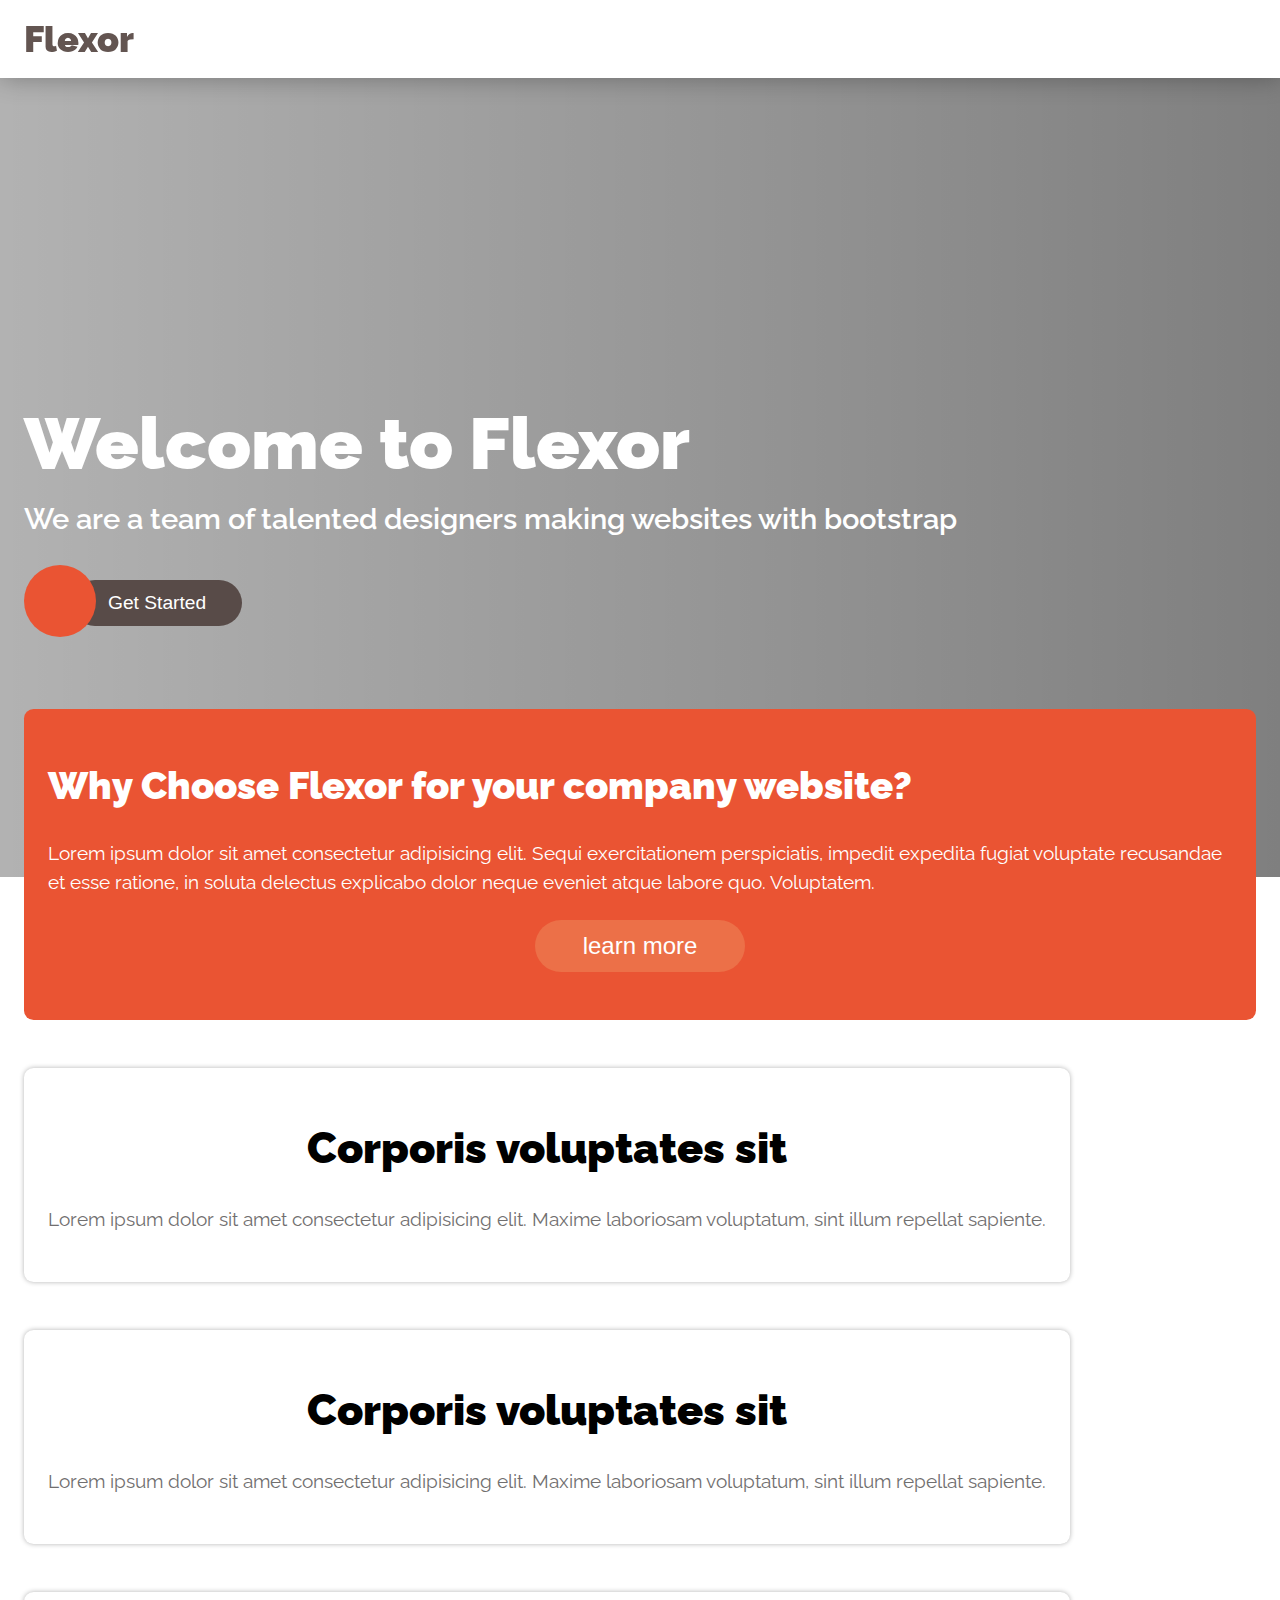
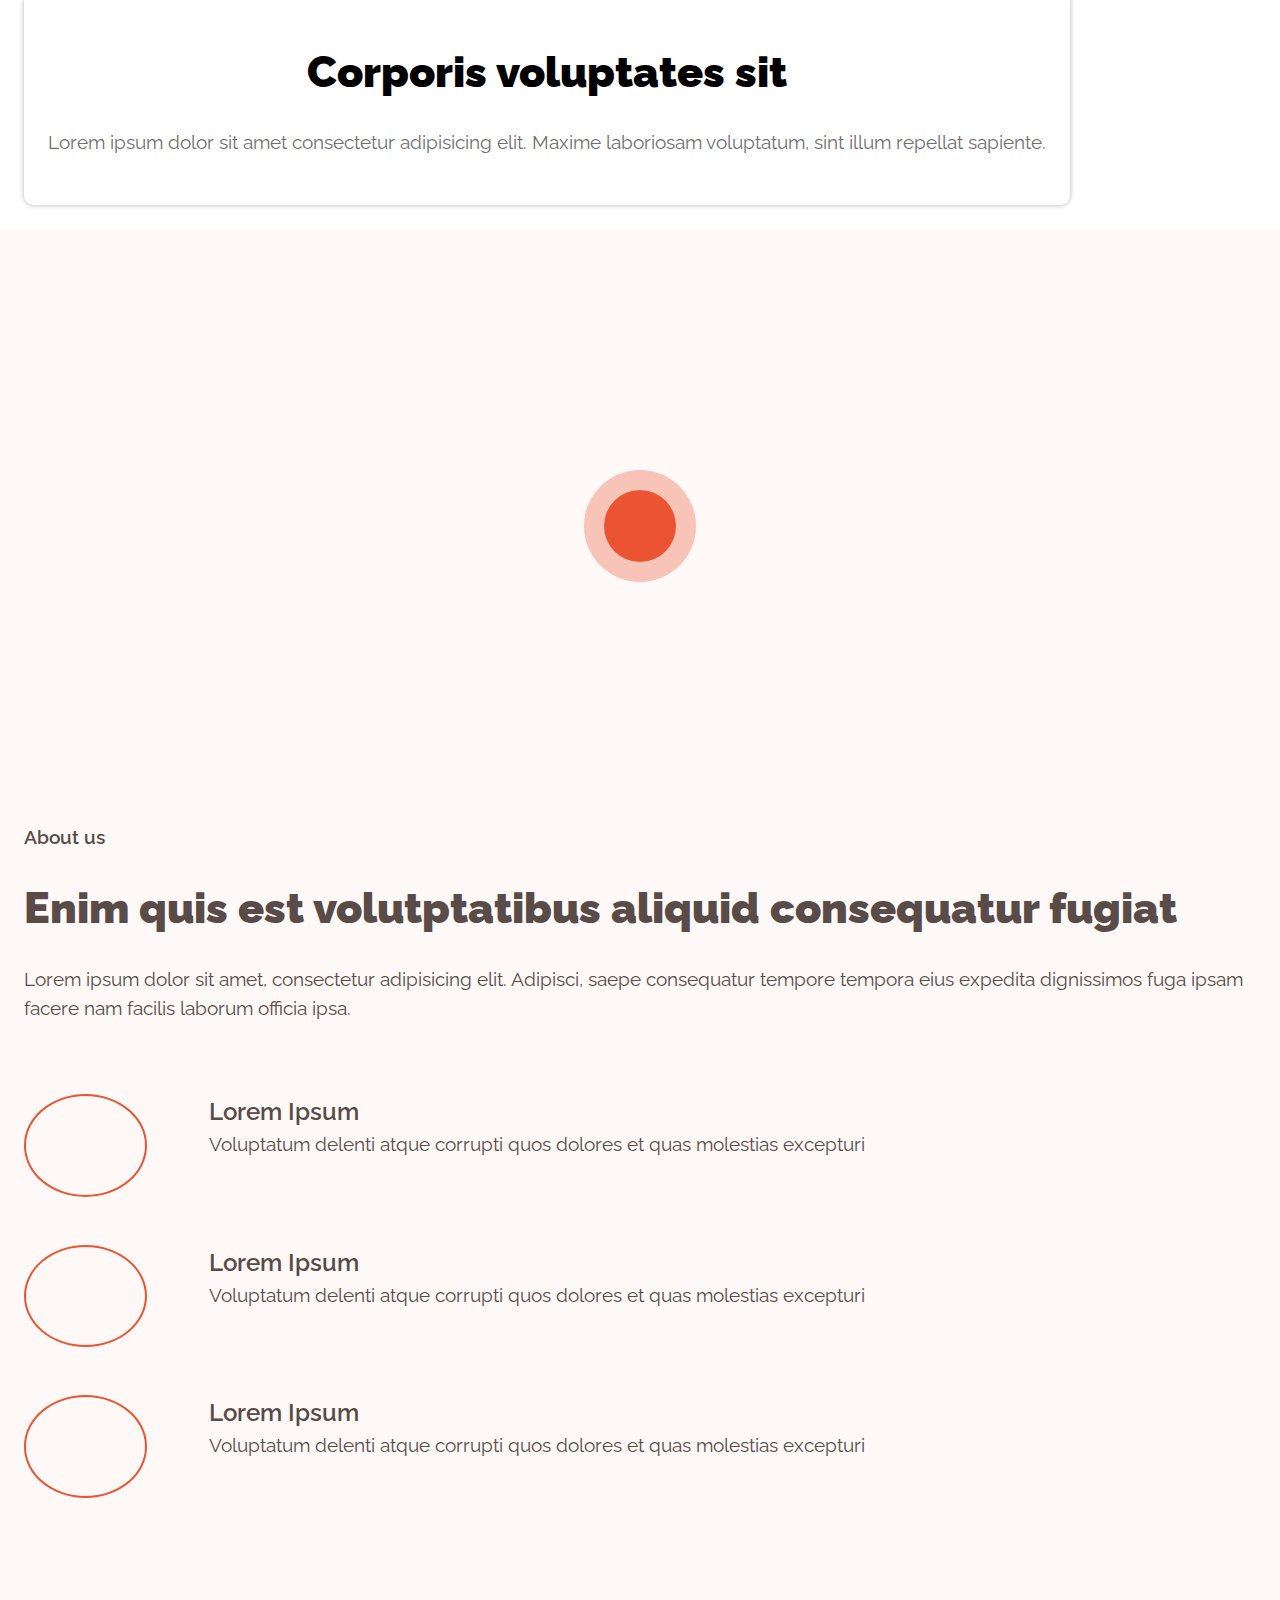
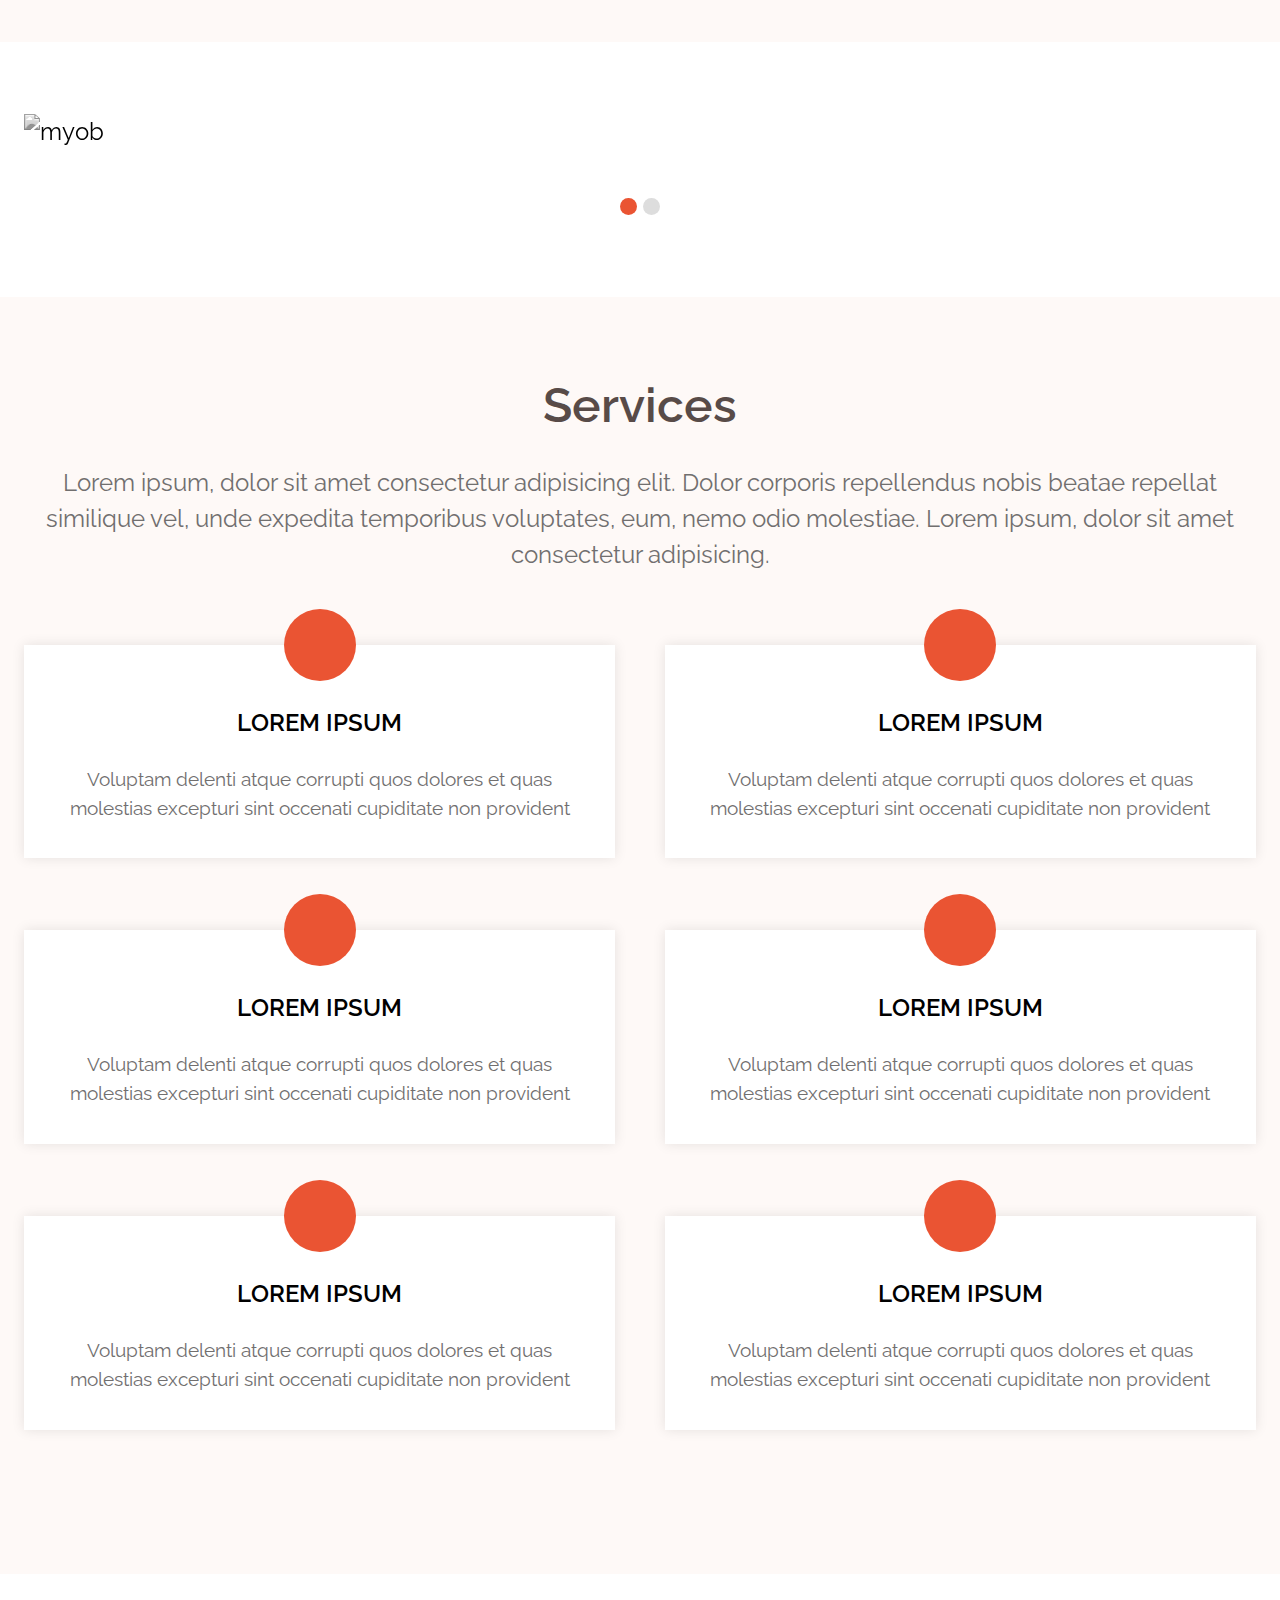
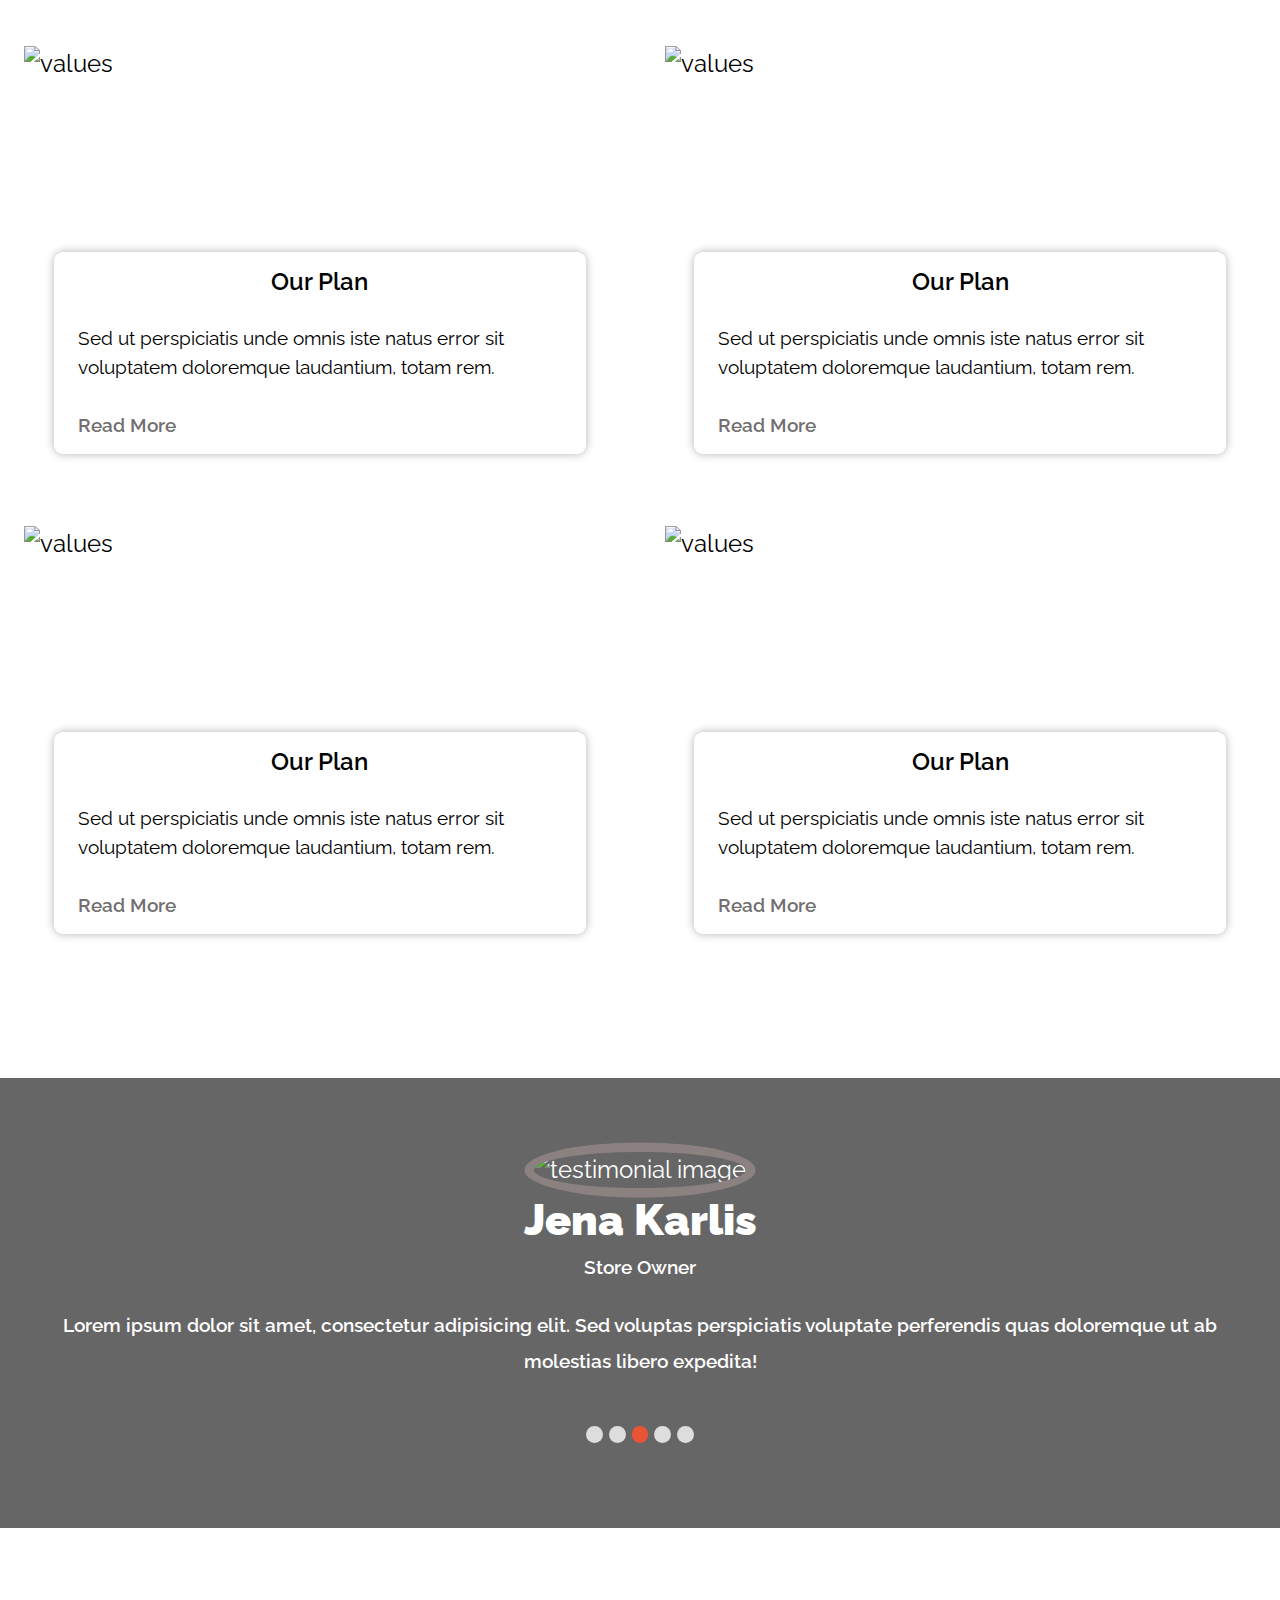
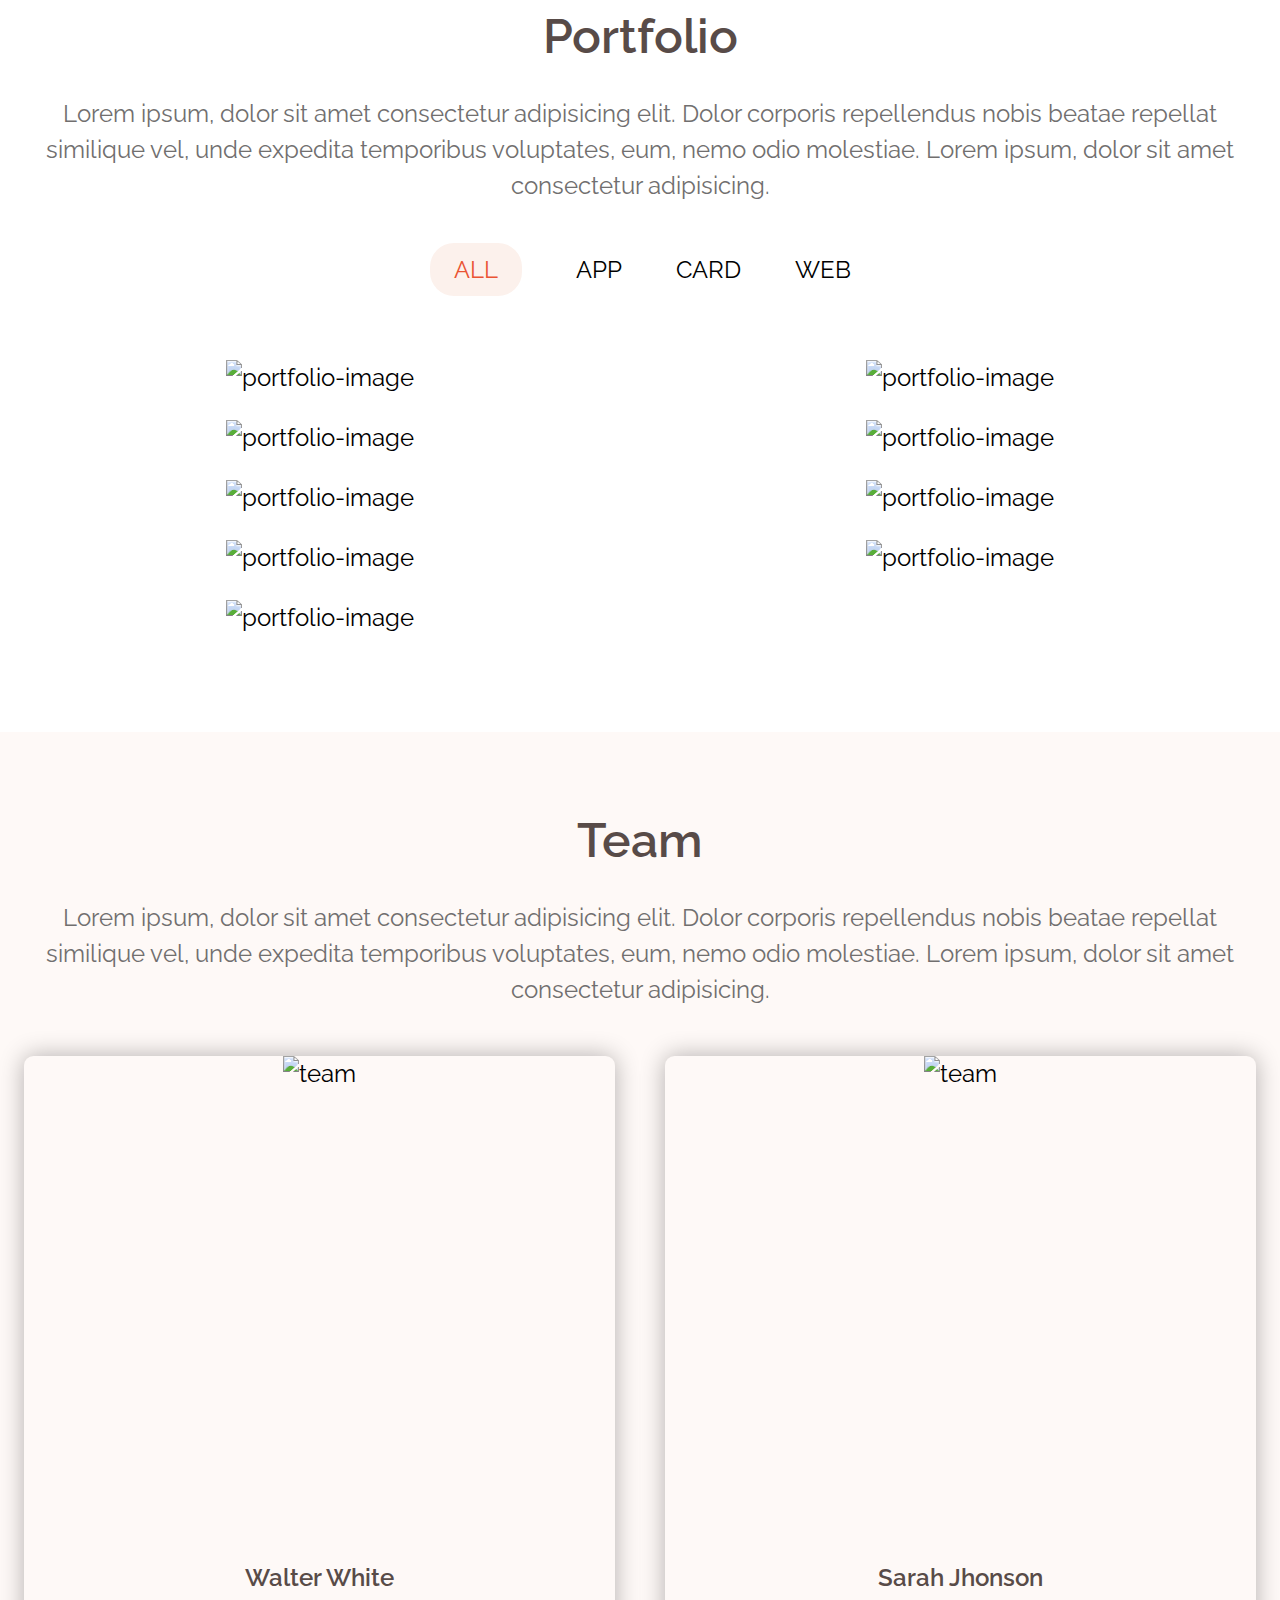
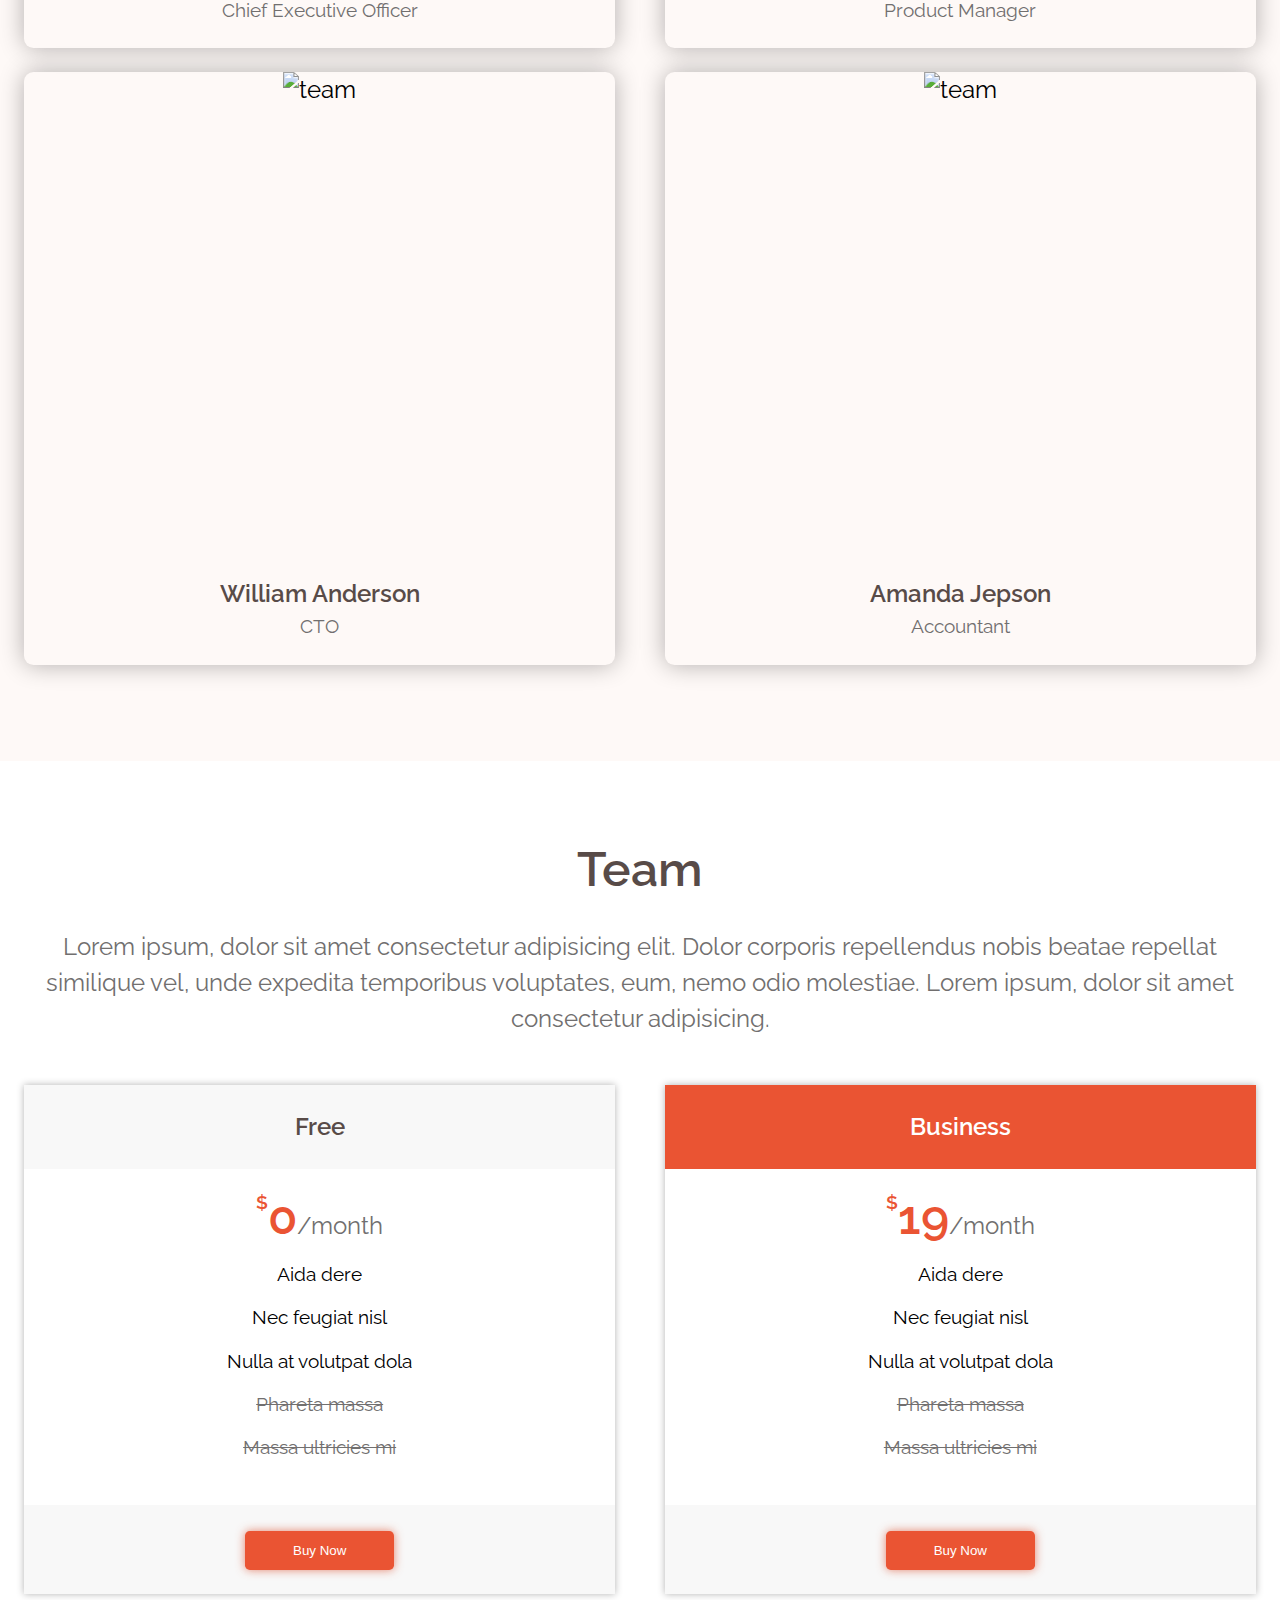
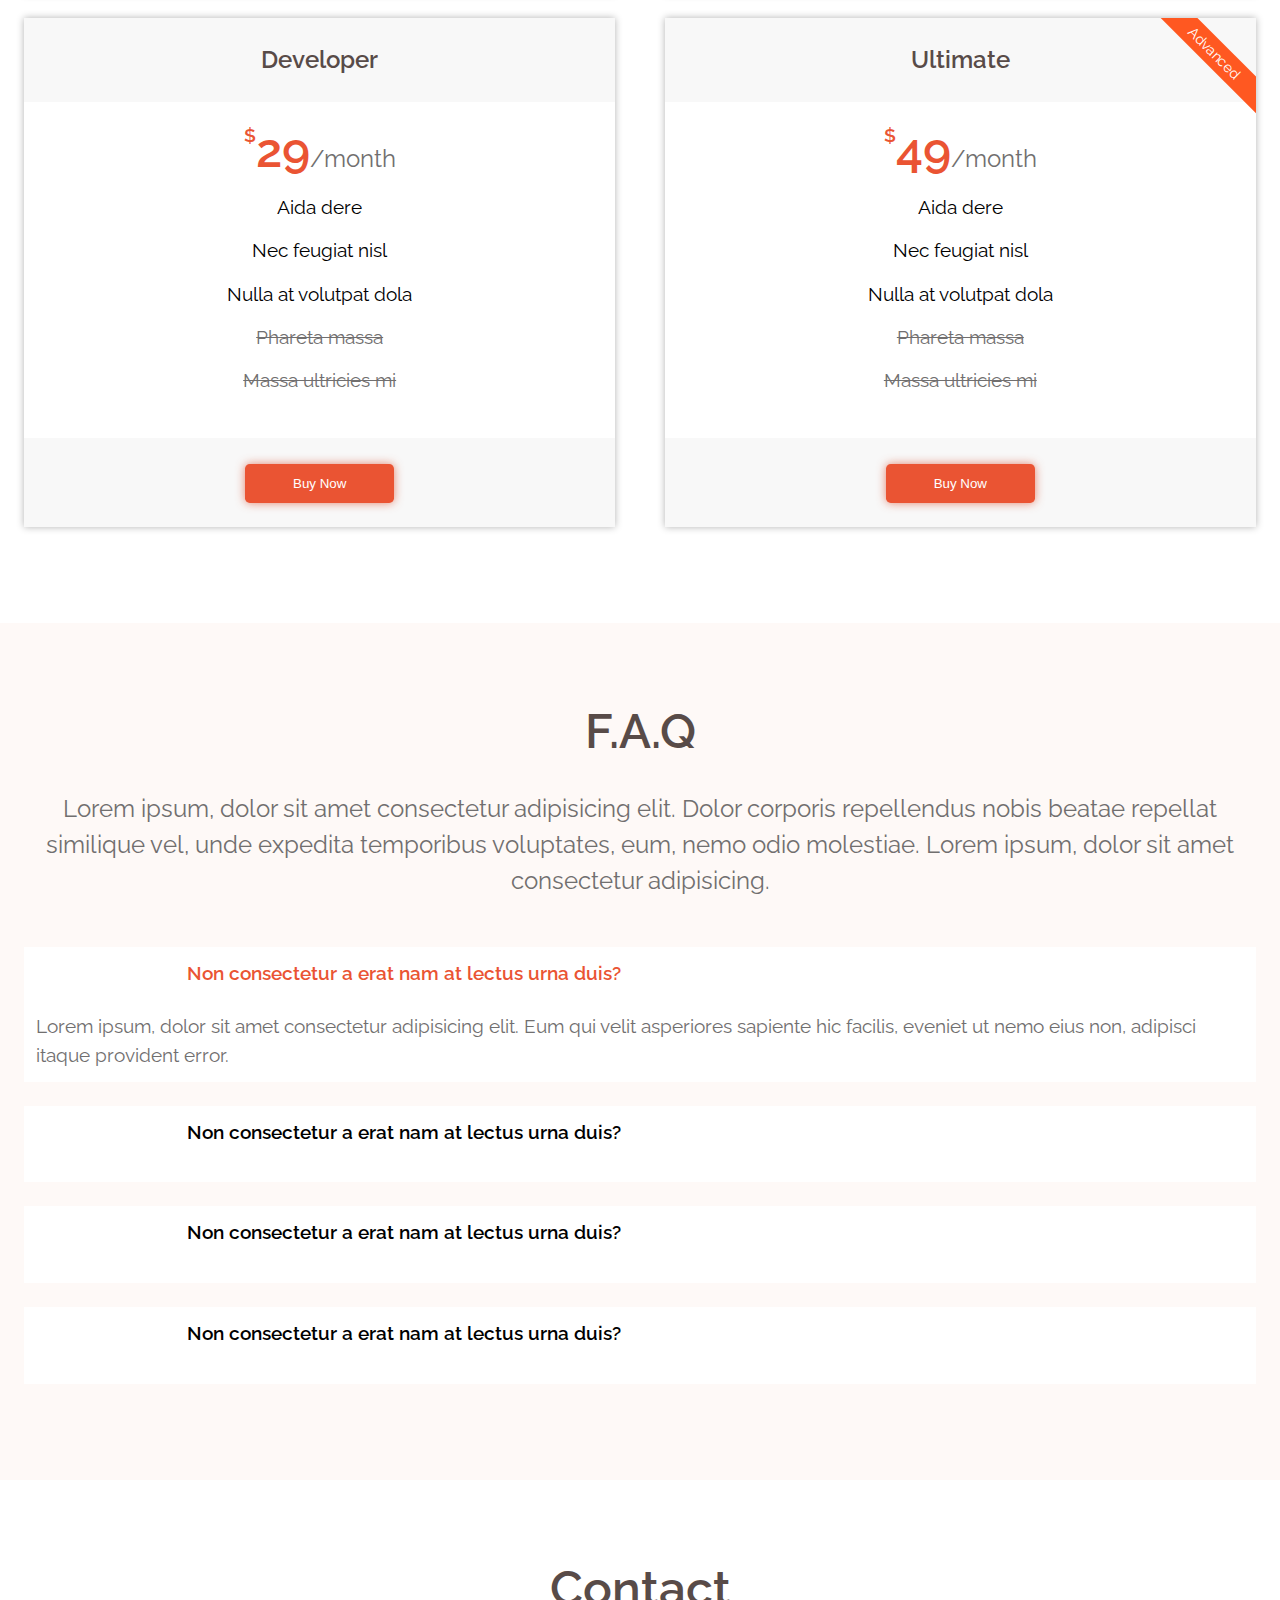
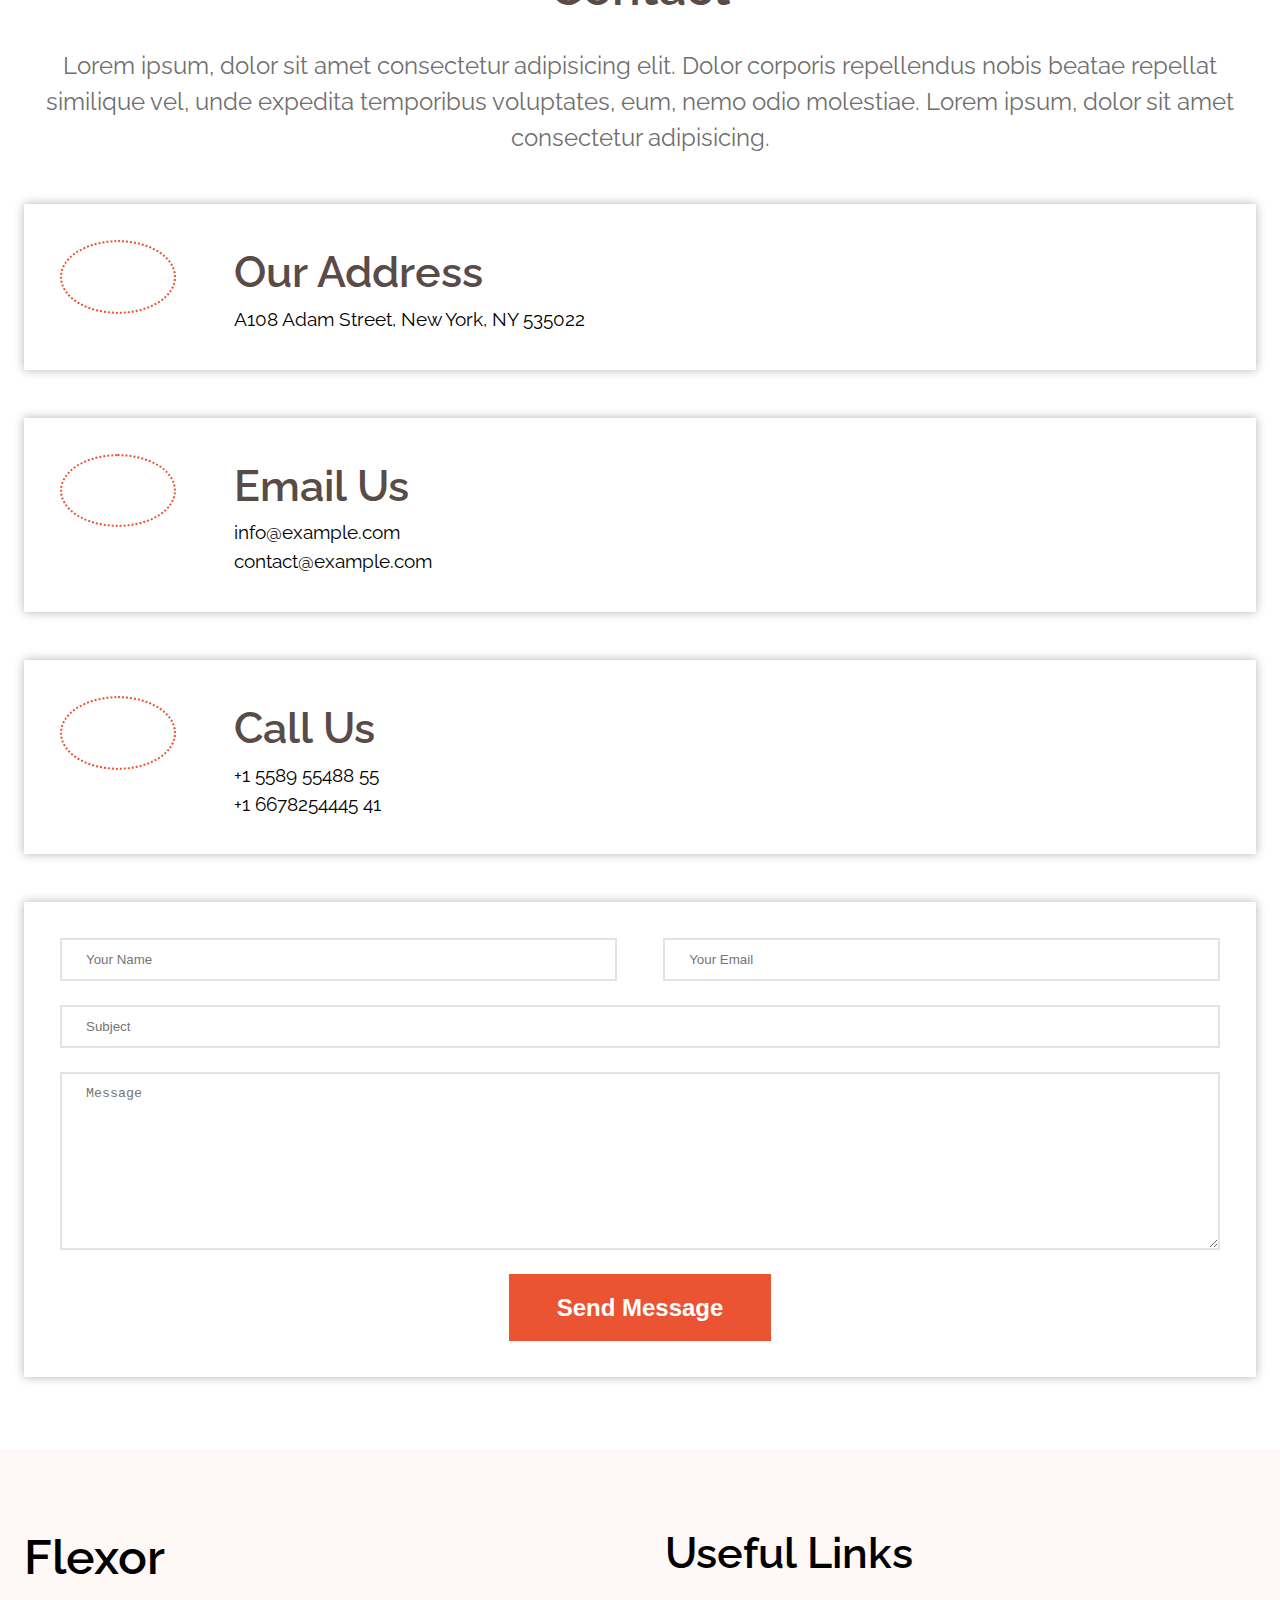
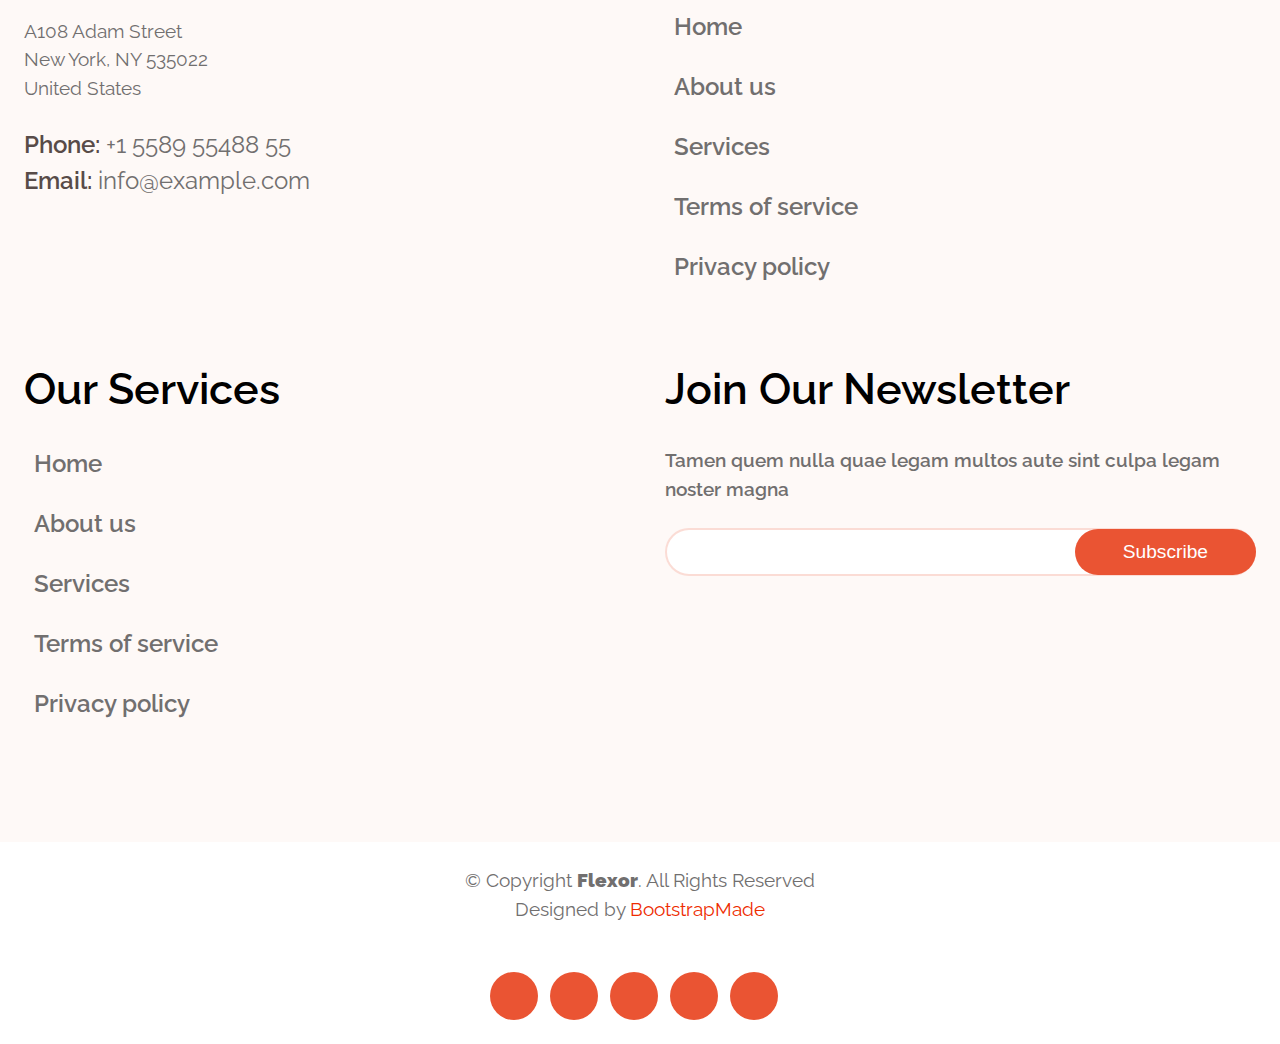
==== commit 592e7c40: "Add hoverable icon bar on  team cards" ====
--- a/index.html
+++ b/index.html
@@ -396,6 +396,12 @@
               <h5 class="semi-bold text-primary">Walter White</h5>
               <p class="text-light text-sm">Chief Executive Officer</p>
             </figcaption>
+            <div class="team-social">
+              <a href="#" class="text-primary team-social-icon"><i class="fab fa-twitter"></i></a>
+              <a href="#" class="text-primary team-social-icon"><i class="fab fa-facebook-f"></i></a>
+              <a href="#" class="text-primary team-social-icon"><i class="fab fa-instagram"></i></a>
+              <a href="#" class="text-primary team-social-icon"><i class="fab fa-linkedin-in"></i></a>
+            </div>
           </figure>
           <figure class="team-card mb-1rem wd-md-48 wd-lg-24">
             <img src="assets/media/team/team-2.jpg" alt="team" class="team-image">
@@ -403,6 +409,12 @@
               <h5 class="semi-bold text-primary">Sarah Jhonson</h5>
               <p class="text-light text-sm">Product Manager</p>
             </figcaption>
+            <div class="team-social">
+              <a href="#" class="text-primary team-social-icon"><i class="fab fa-twitter"></i></a>
+              <a href="#" class="text-primary team-social-icon"><i class="fab fa-facebook-f"></i></a>
+              <a href="#" class="text-primary team-social-icon"><i class="fab fa-instagram"></i></a>
+              <a href="#" class="text-primary team-social-icon"><i class="fab fa-linkedin-in"></i></a>
+            </div>
           </figure>
           <figure class="team-card mb-1rem wd-md-48 wd-lg-24">
             <img src="assets/media/team/team-3.jpg" alt="team" class="team-image">
@@ -410,6 +422,12 @@
               <h5 class="semi-bold text-primary">William Anderson</h5>
               <p class="text-light text-sm">CTO</p>
             </figcaption>
+            <div class="team-social">
+              <a href="#" class="text-primary team-social-icon"><i class="fab fa-twitter"></i></a>
+              <a href="#" class="text-primary team-social-icon"><i class="fab fa-facebook-f"></i></a>
+              <a href="#" class="text-primary team-social-icon"><i class="fab fa-instagram"></i></a>
+              <a href="#" class="text-primary team-social-icon"><i class="fab fa-linkedin-in"></i></a>
+            </div>
           </figure>
           <figure class="team-card mb-1rem wd-md-48 wd-lg-24">
             <img src="assets/media/team/team-4.jpg" alt="team" class="team-image">
@@ -417,6 +435,12 @@
               <h5 class="semi-bold text-primary">Amanda Jepson</h5>
               <p class="text-light text-sm">Accountant</p>
             </figcaption>
+            <div class="team-social">
+              <a href="#" class="text-primary team-social-icon"><i class="fab fa-twitter"></i></a>
+              <a href="#" class="text-primary team-social-icon"><i class="fab fa-facebook-f"></i></a>
+              <a href="#" class="text-primary team-social-icon"><i class="fab fa-instagram"></i></a>
+              <a href="#" class="text-primary team-social-icon"><i class="fab fa-linkedin-in"></i></a>
+            </div>
           </figure>
         </article>
       </div>
--- a/assets/stylesheet/styles.css
+++ b/assets/stylesheet/styles.css
@@ -200,7 +200,7 @@
   color: #ffffff;
   display: flex;
   align-items: center;
-  height: 60vh;
+  padding: 16em 0;
 }
 .hero-text{
   font-weight: 600;
@@ -498,6 +498,7 @@
 .team-card{
   box-shadow: 0 0 1rem rgba(0,0,0,0.3);
   border-radius: 0.4rem;
+  position: relative;
 }
 .team-image{
   width: 100%;
@@ -506,6 +507,21 @@
 }
 .team-card-info{
   padding: 1rem 0;
+}
+
+.team-social{
+  display: none;
+  position: absolute;
+  bottom: 5.1rem;
+  padding: 1rem 0;
+  width: 100%;
+  background-color: #ffffffc2;
+}
+.team-social-icon{
+  margin: 0 1rem;
+}
+.team-card:hover .team-social{
+  display: block;
 }
 
 /* pricing styles */
@@ -772,7 +788,7 @@
     font-size: 1.2rem;
   }
   .hero{
-    height: 70vh;
+    padding: 13em 0;
   }
   .service-card:nth-last-child(-n+2) {
     margin-bottom: 0;
@@ -861,9 +877,6 @@
     margin: 0 auto;
     padding: 0 1rem;
   }
-  .hero{
-    height: 75vh;
-  }
   .wd-lg-15{
     flex: 0 1 15%;
   }
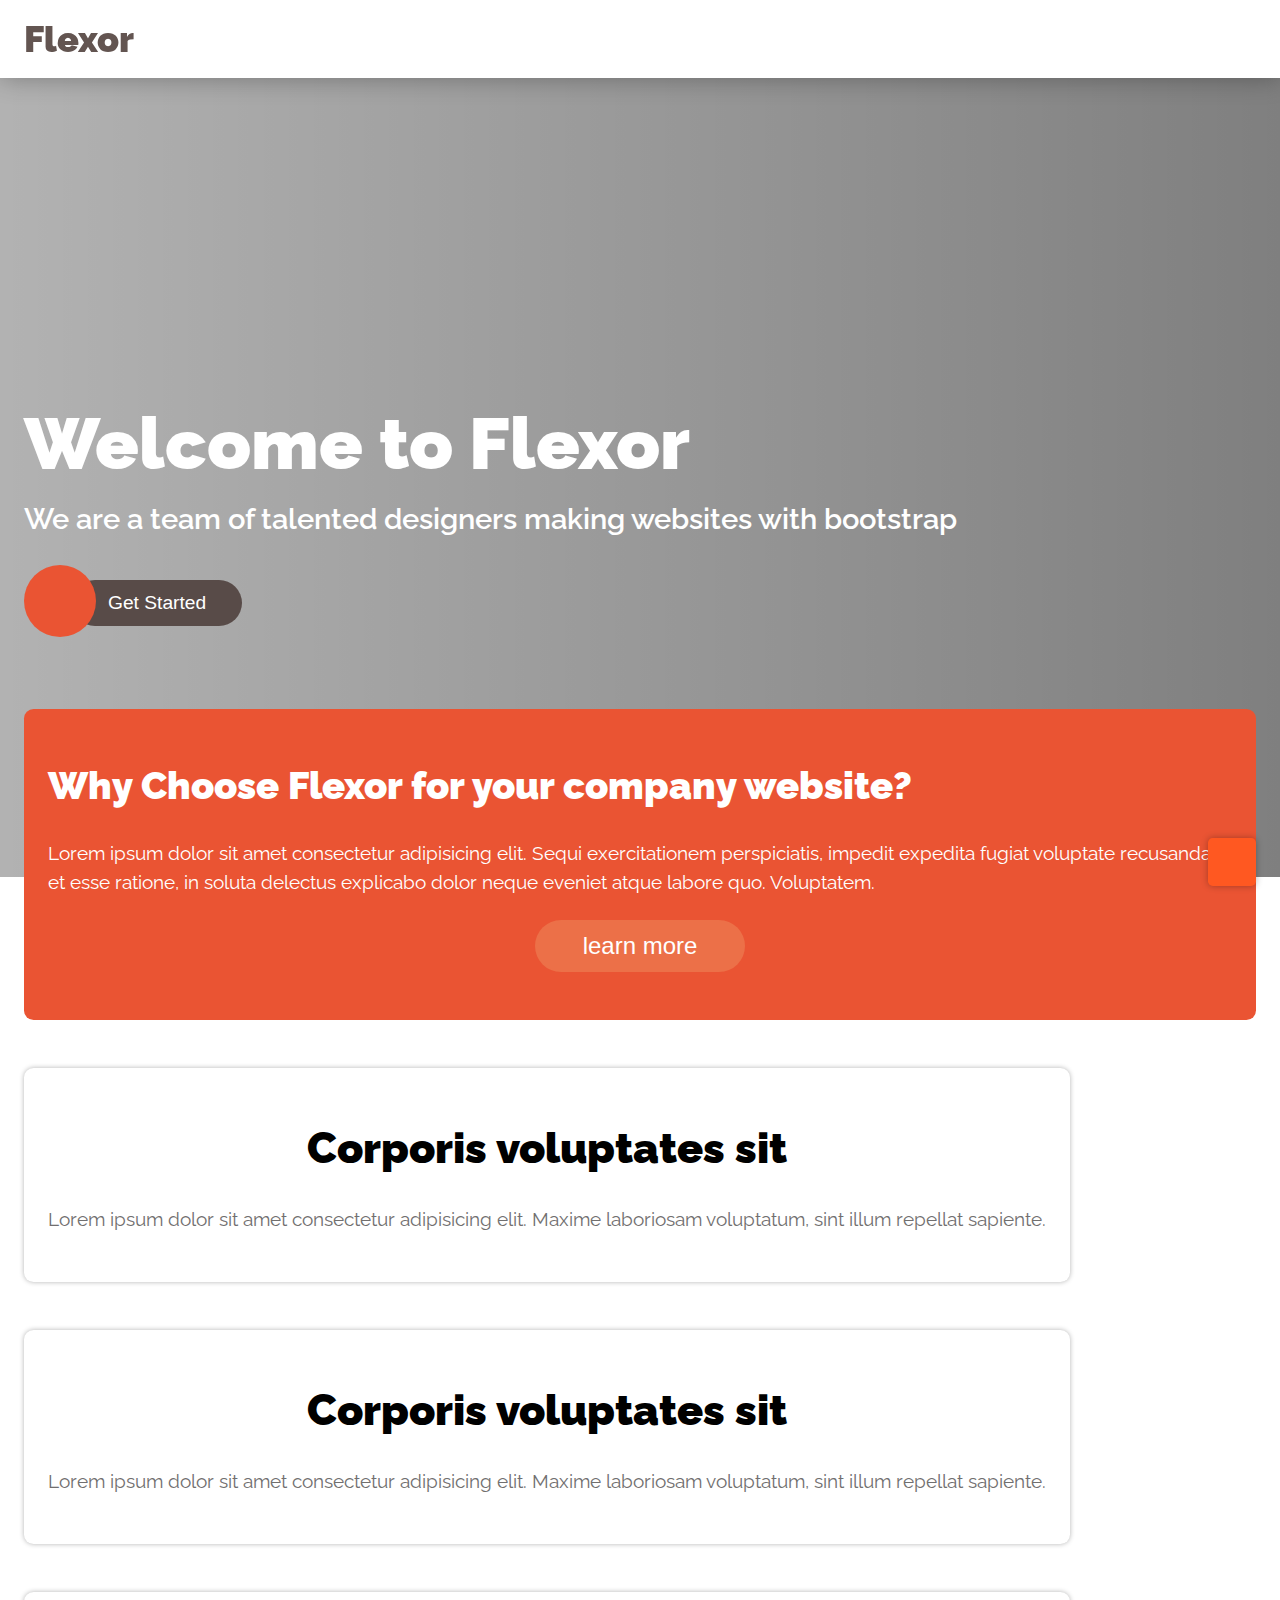
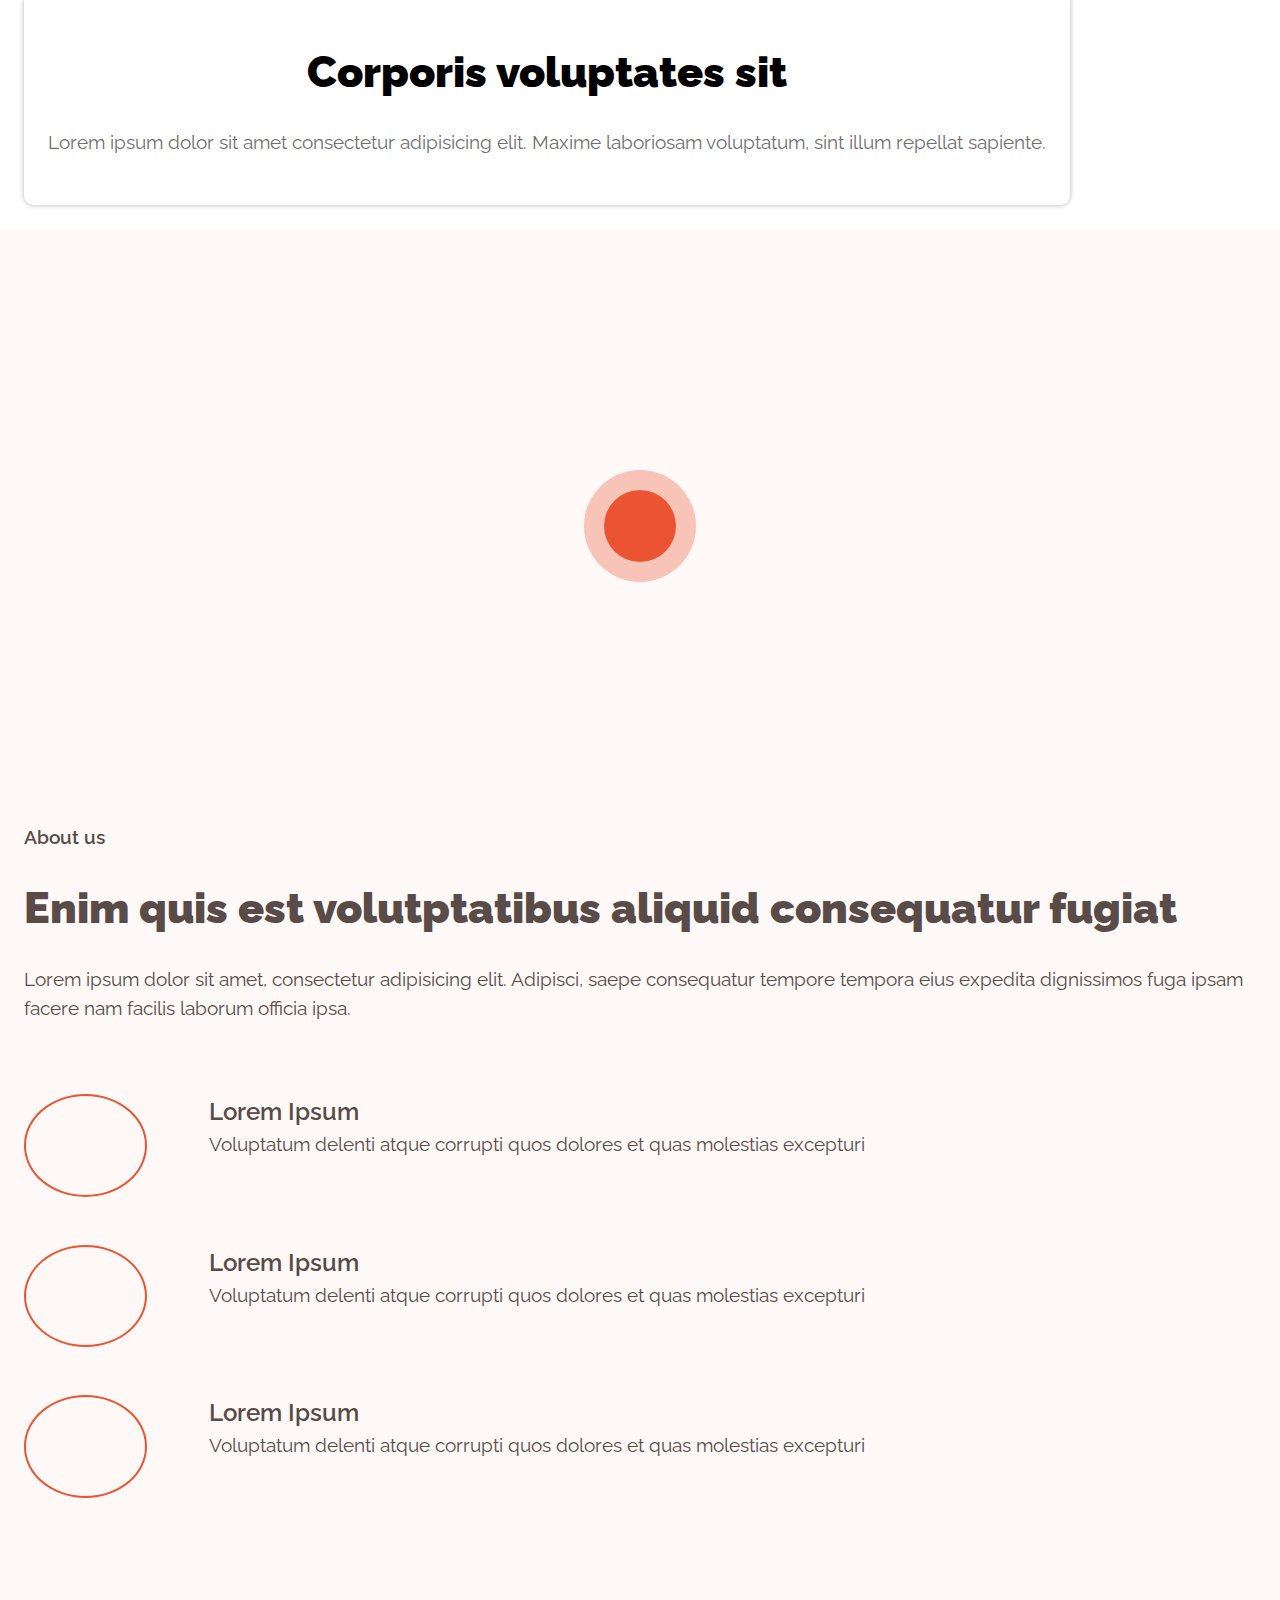
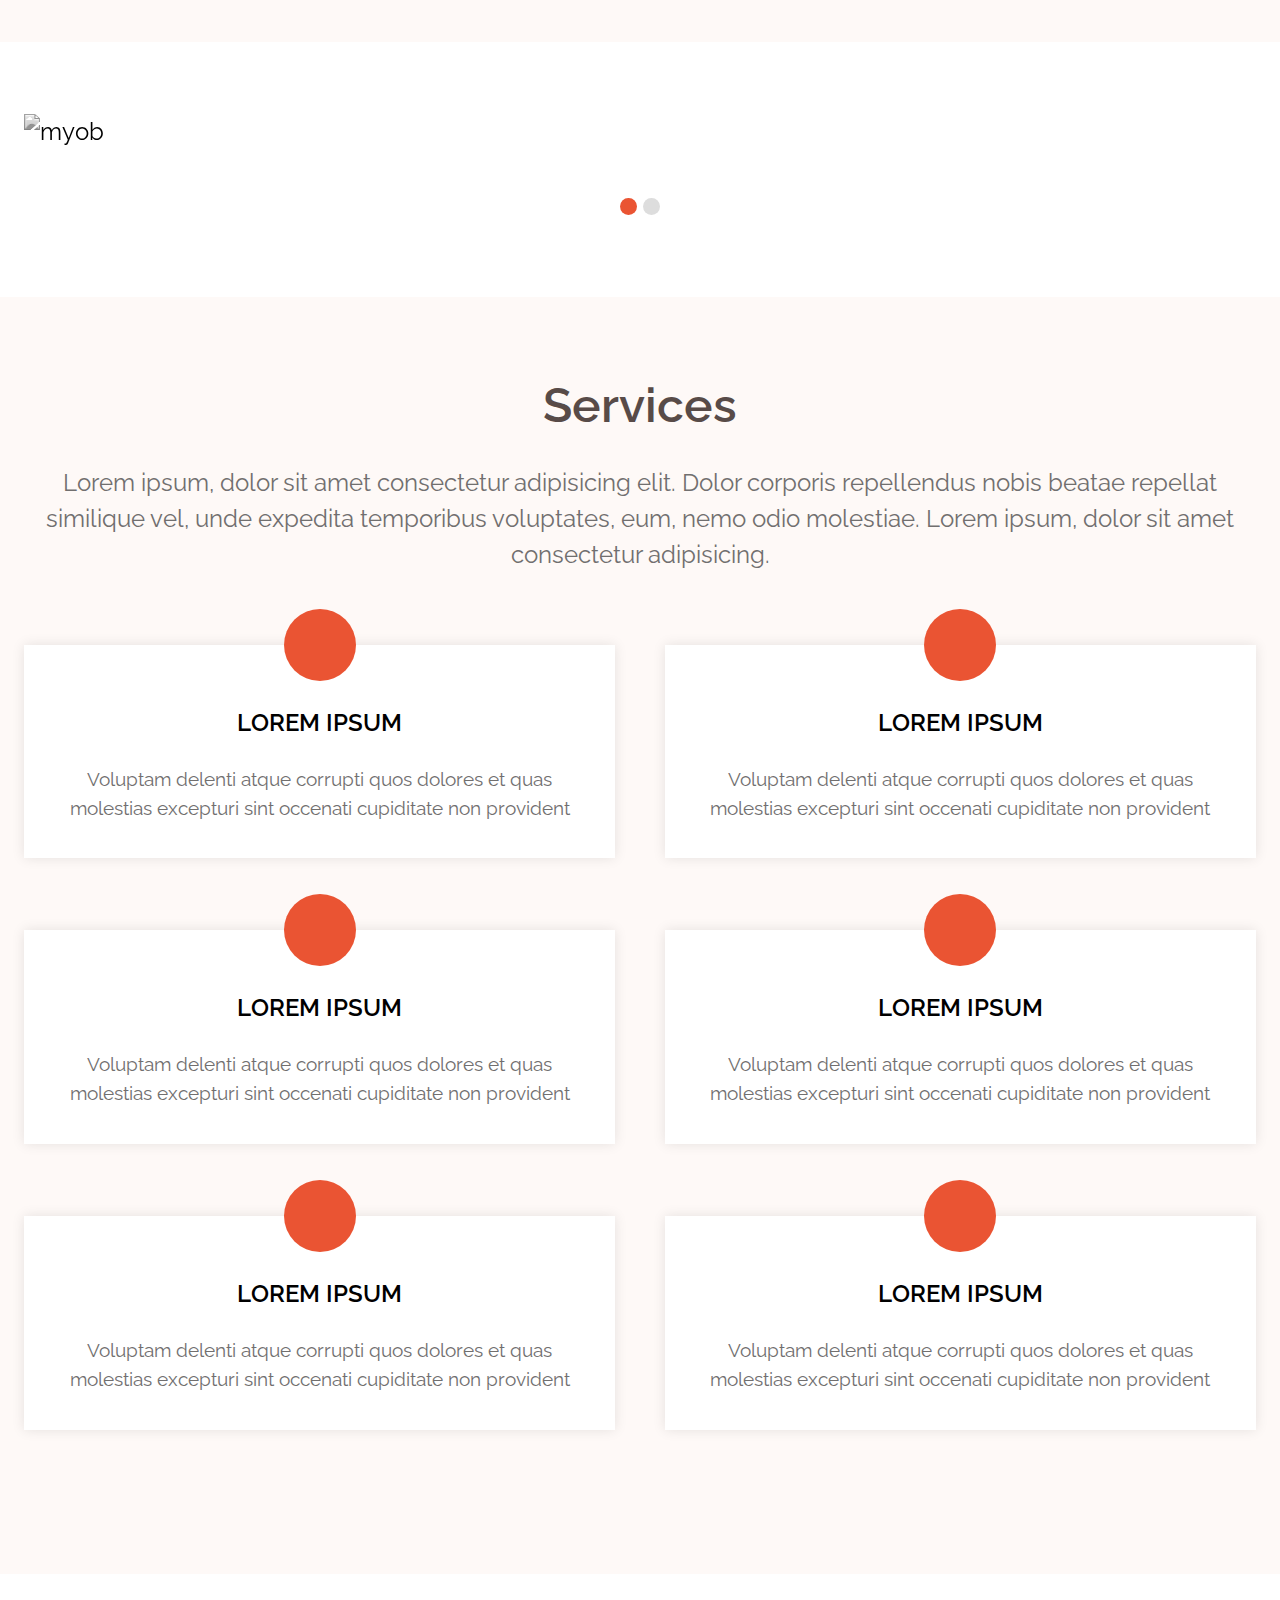
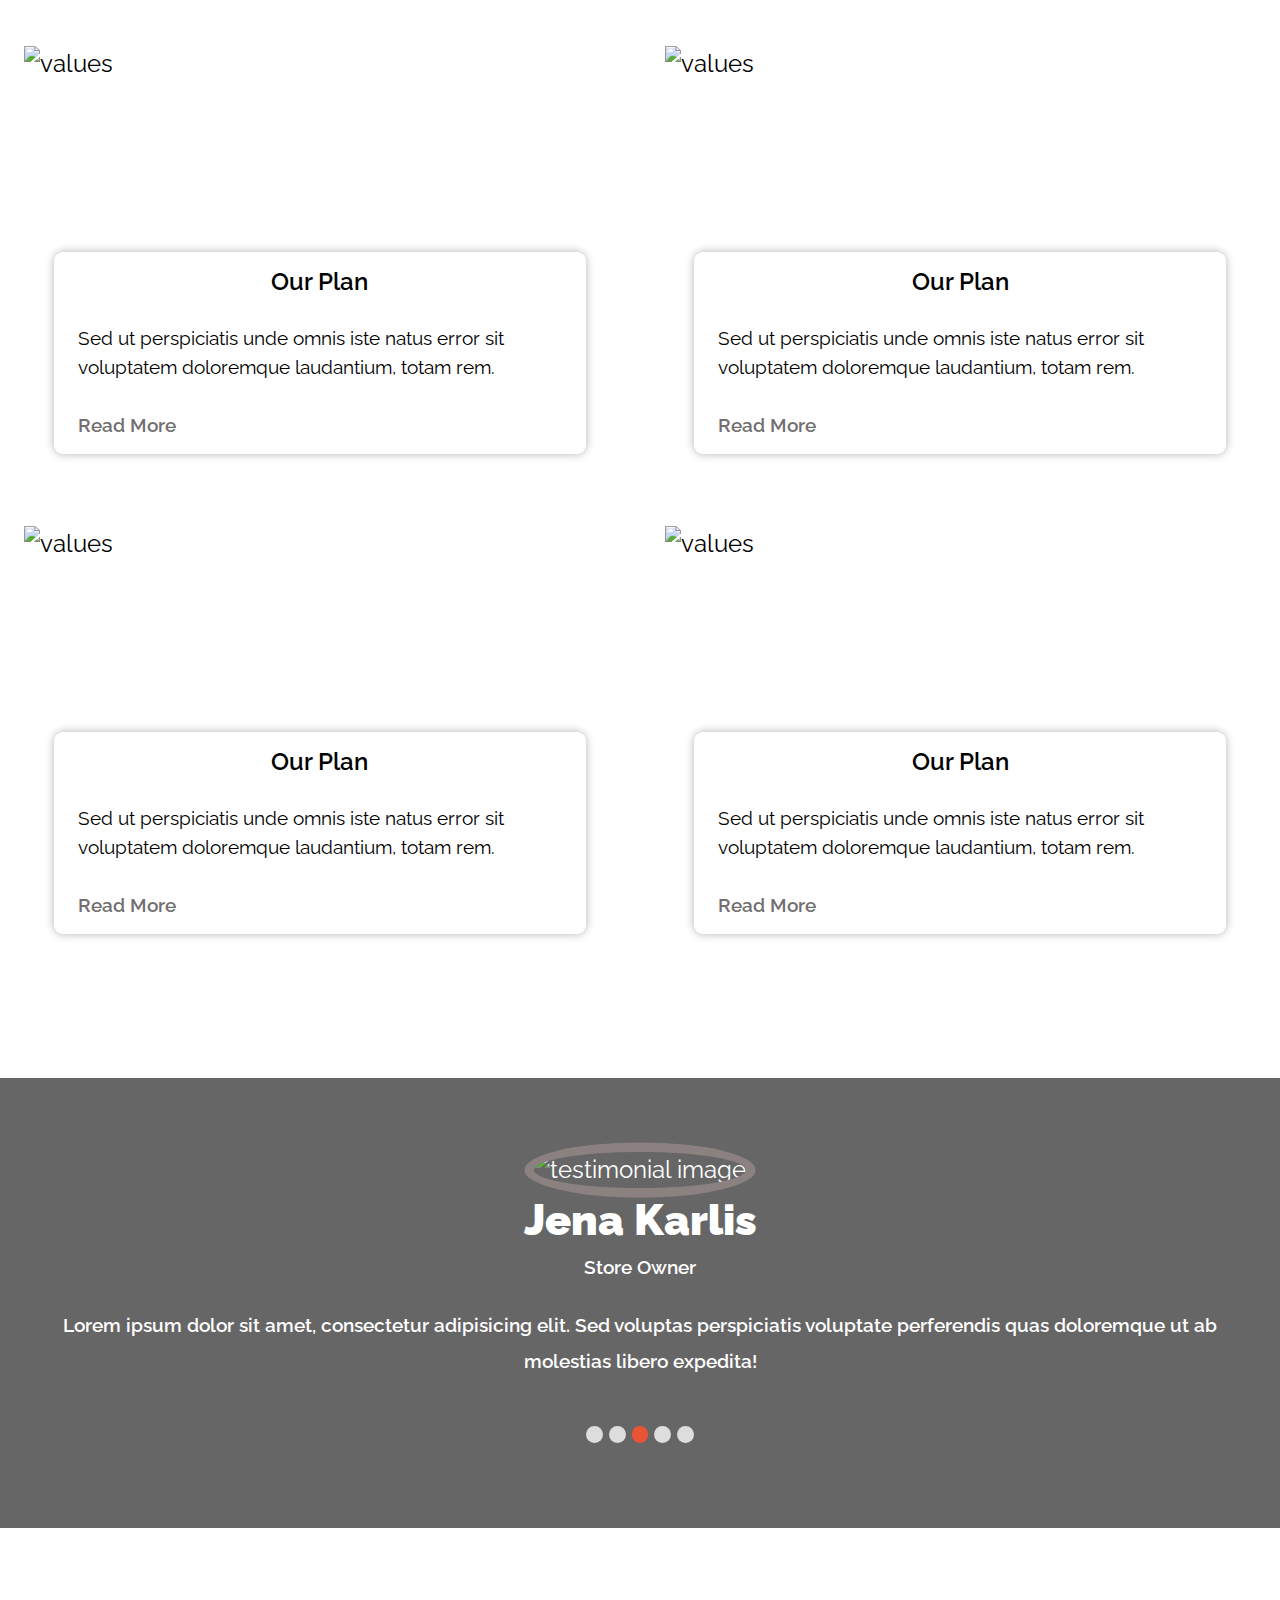
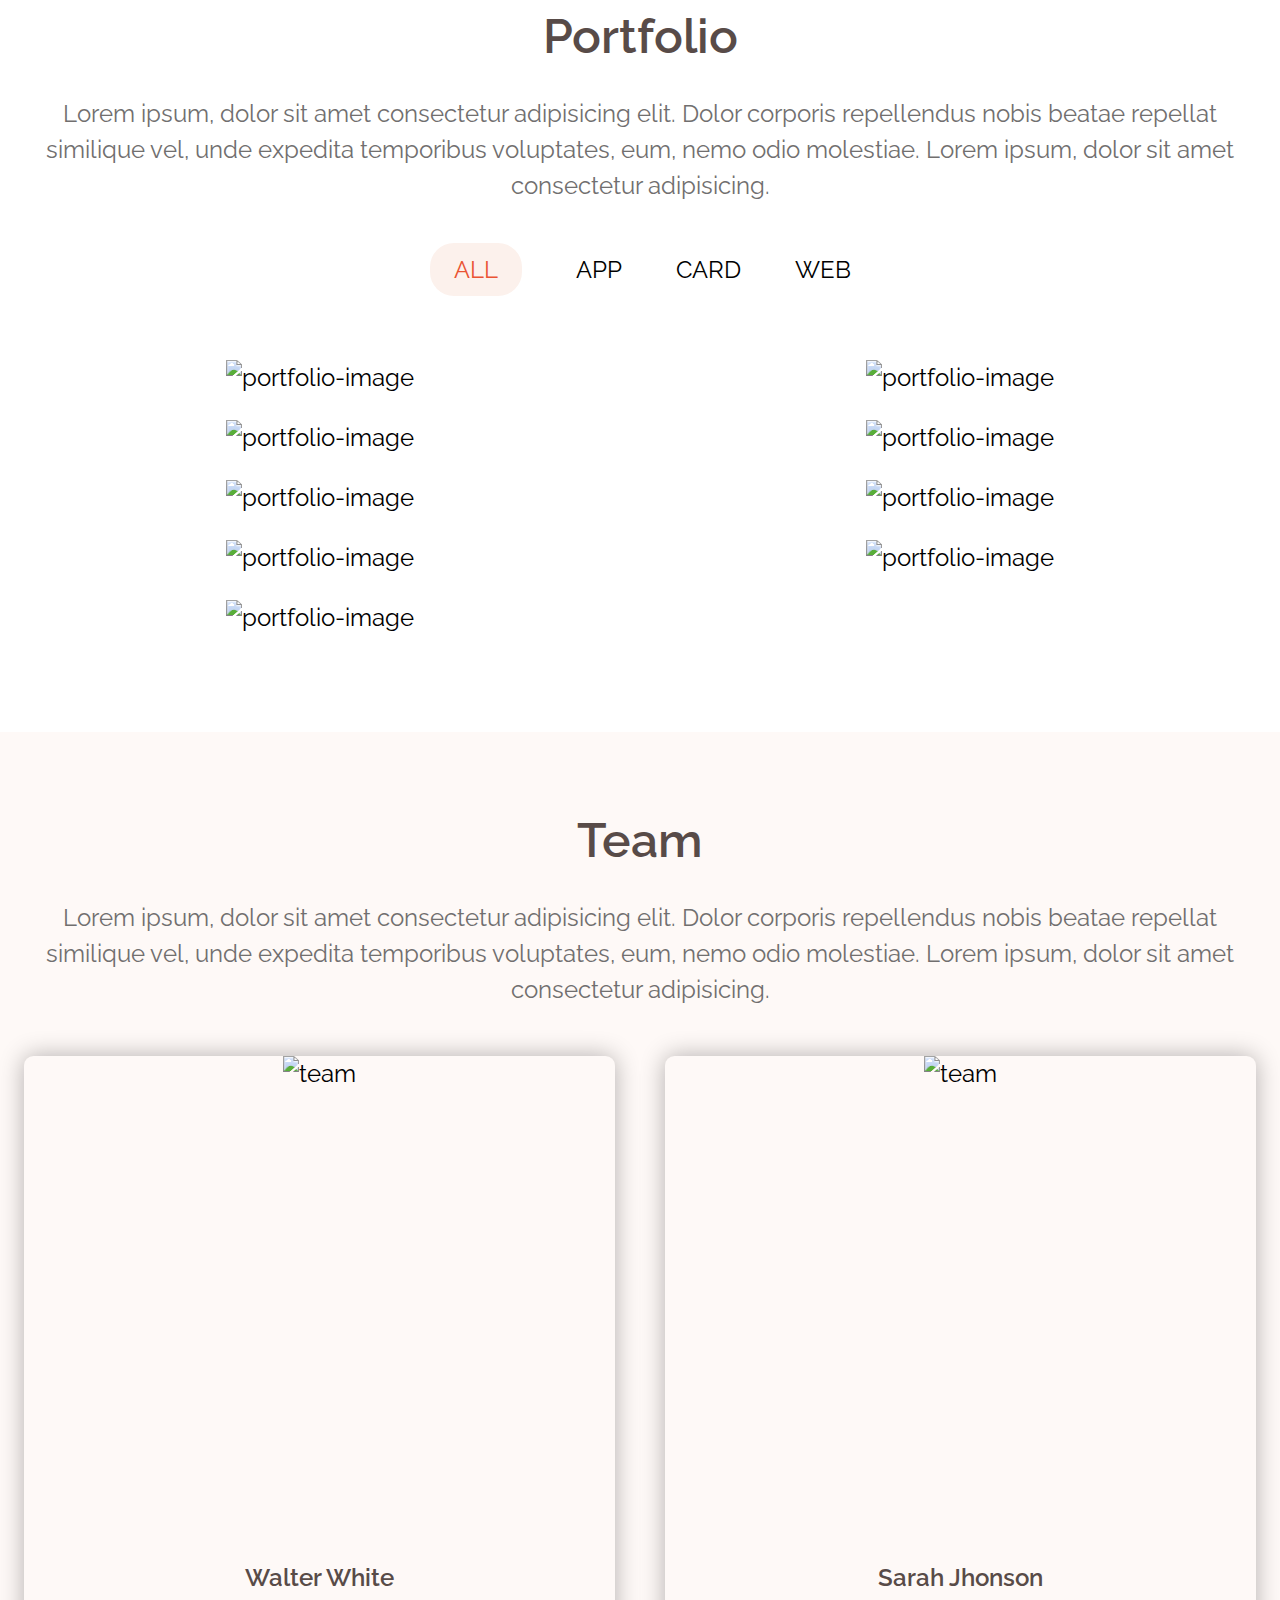
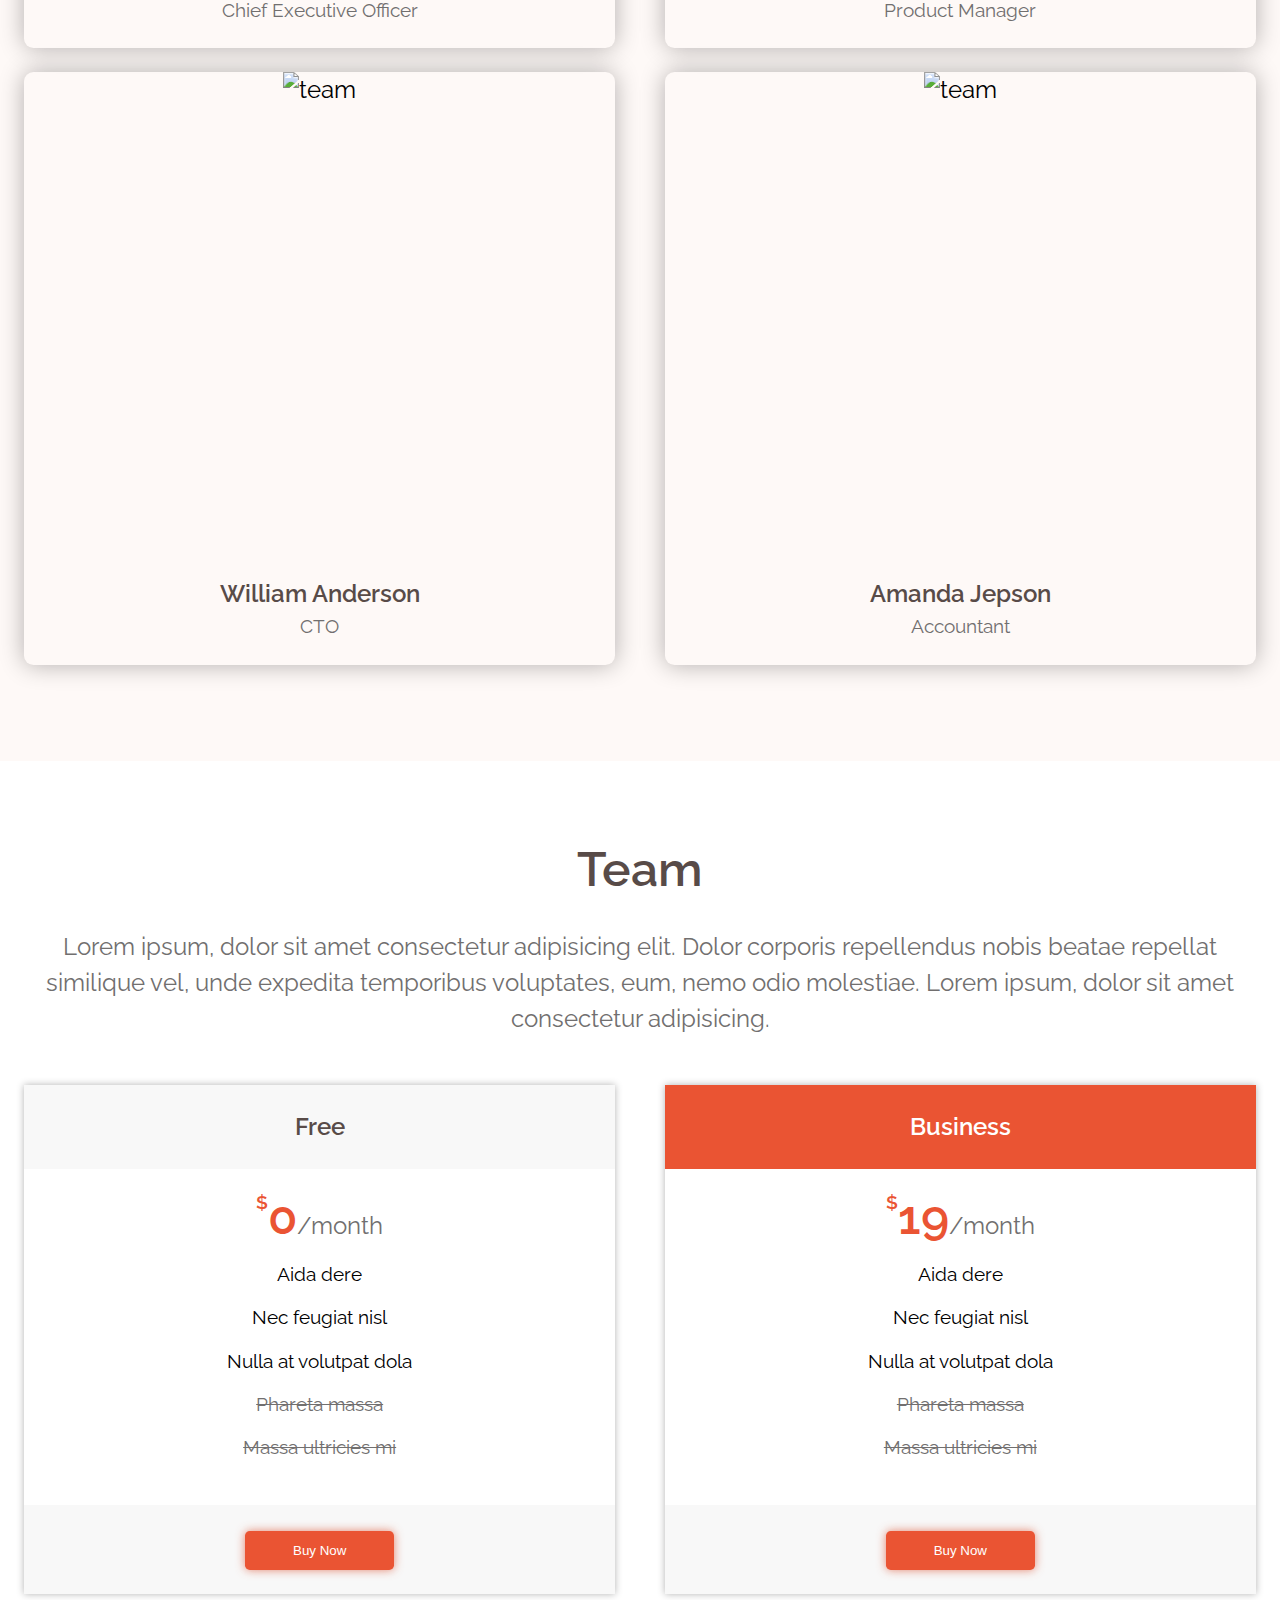
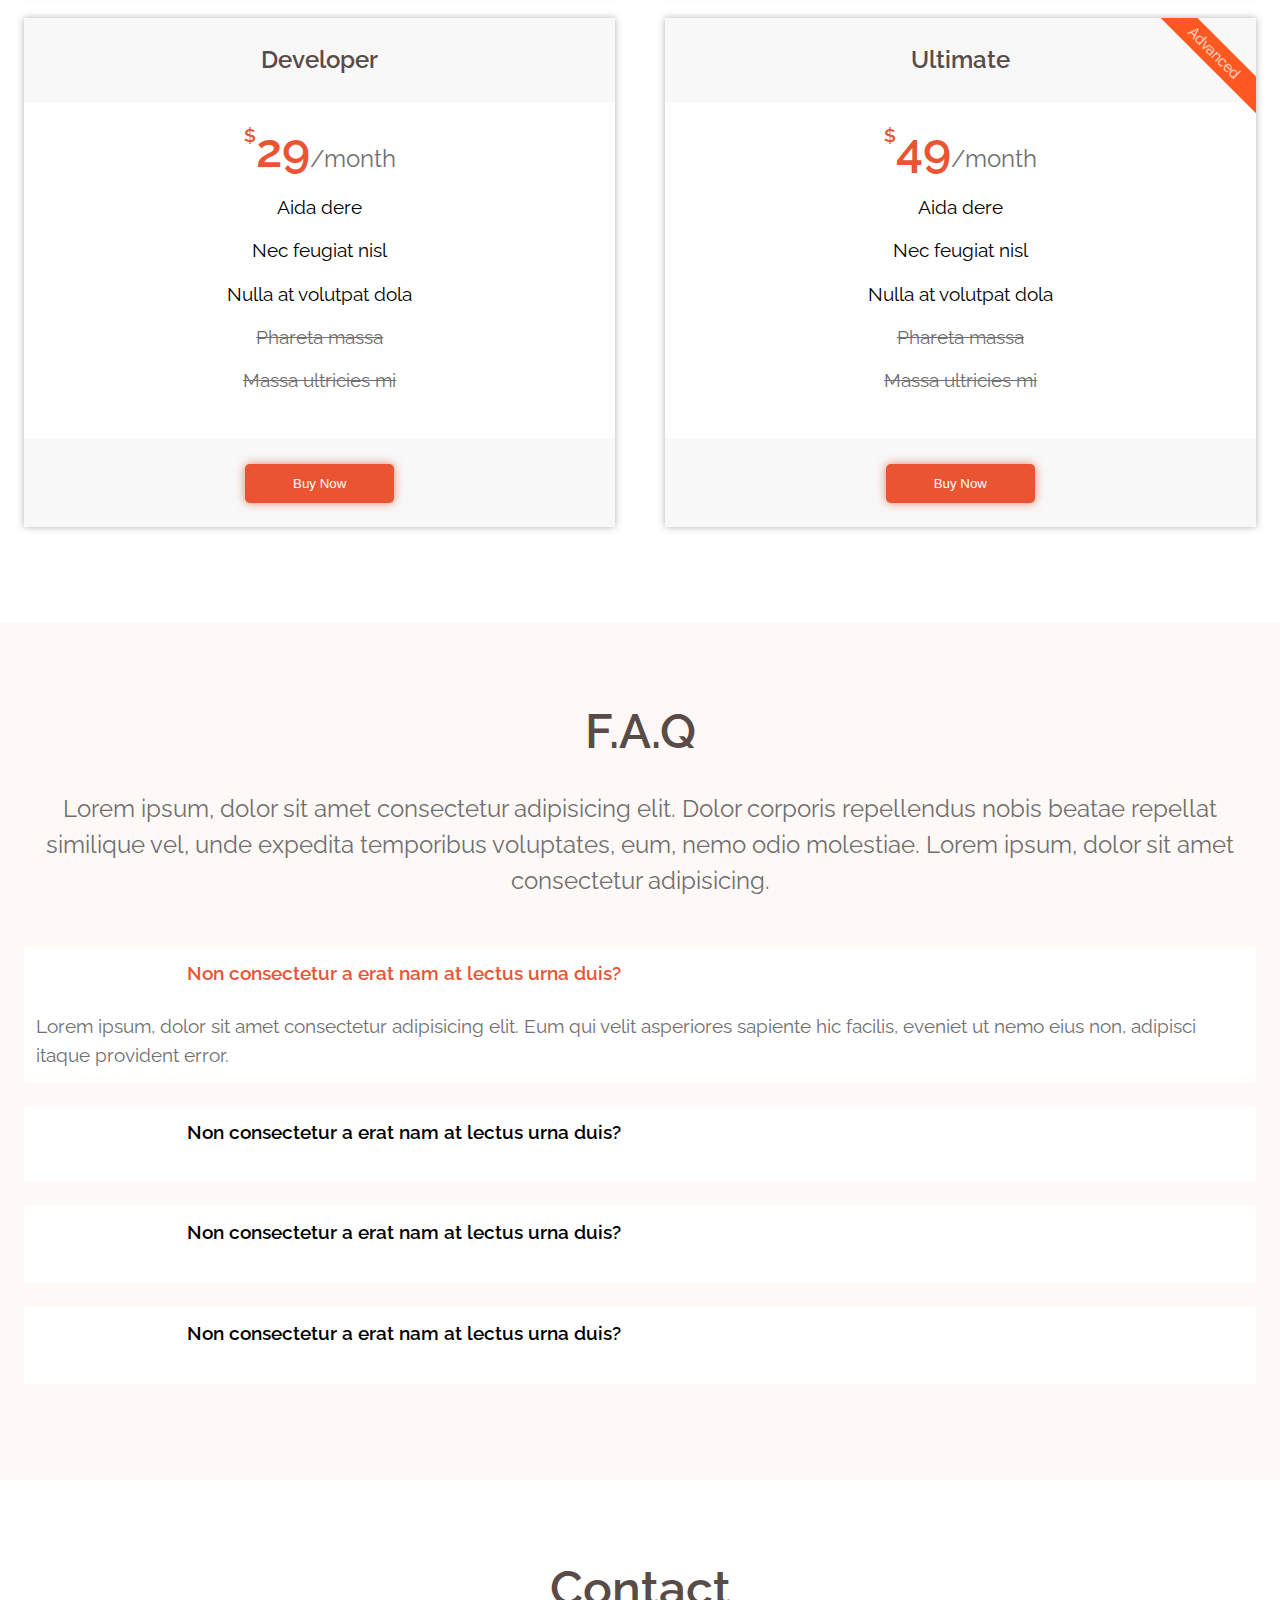
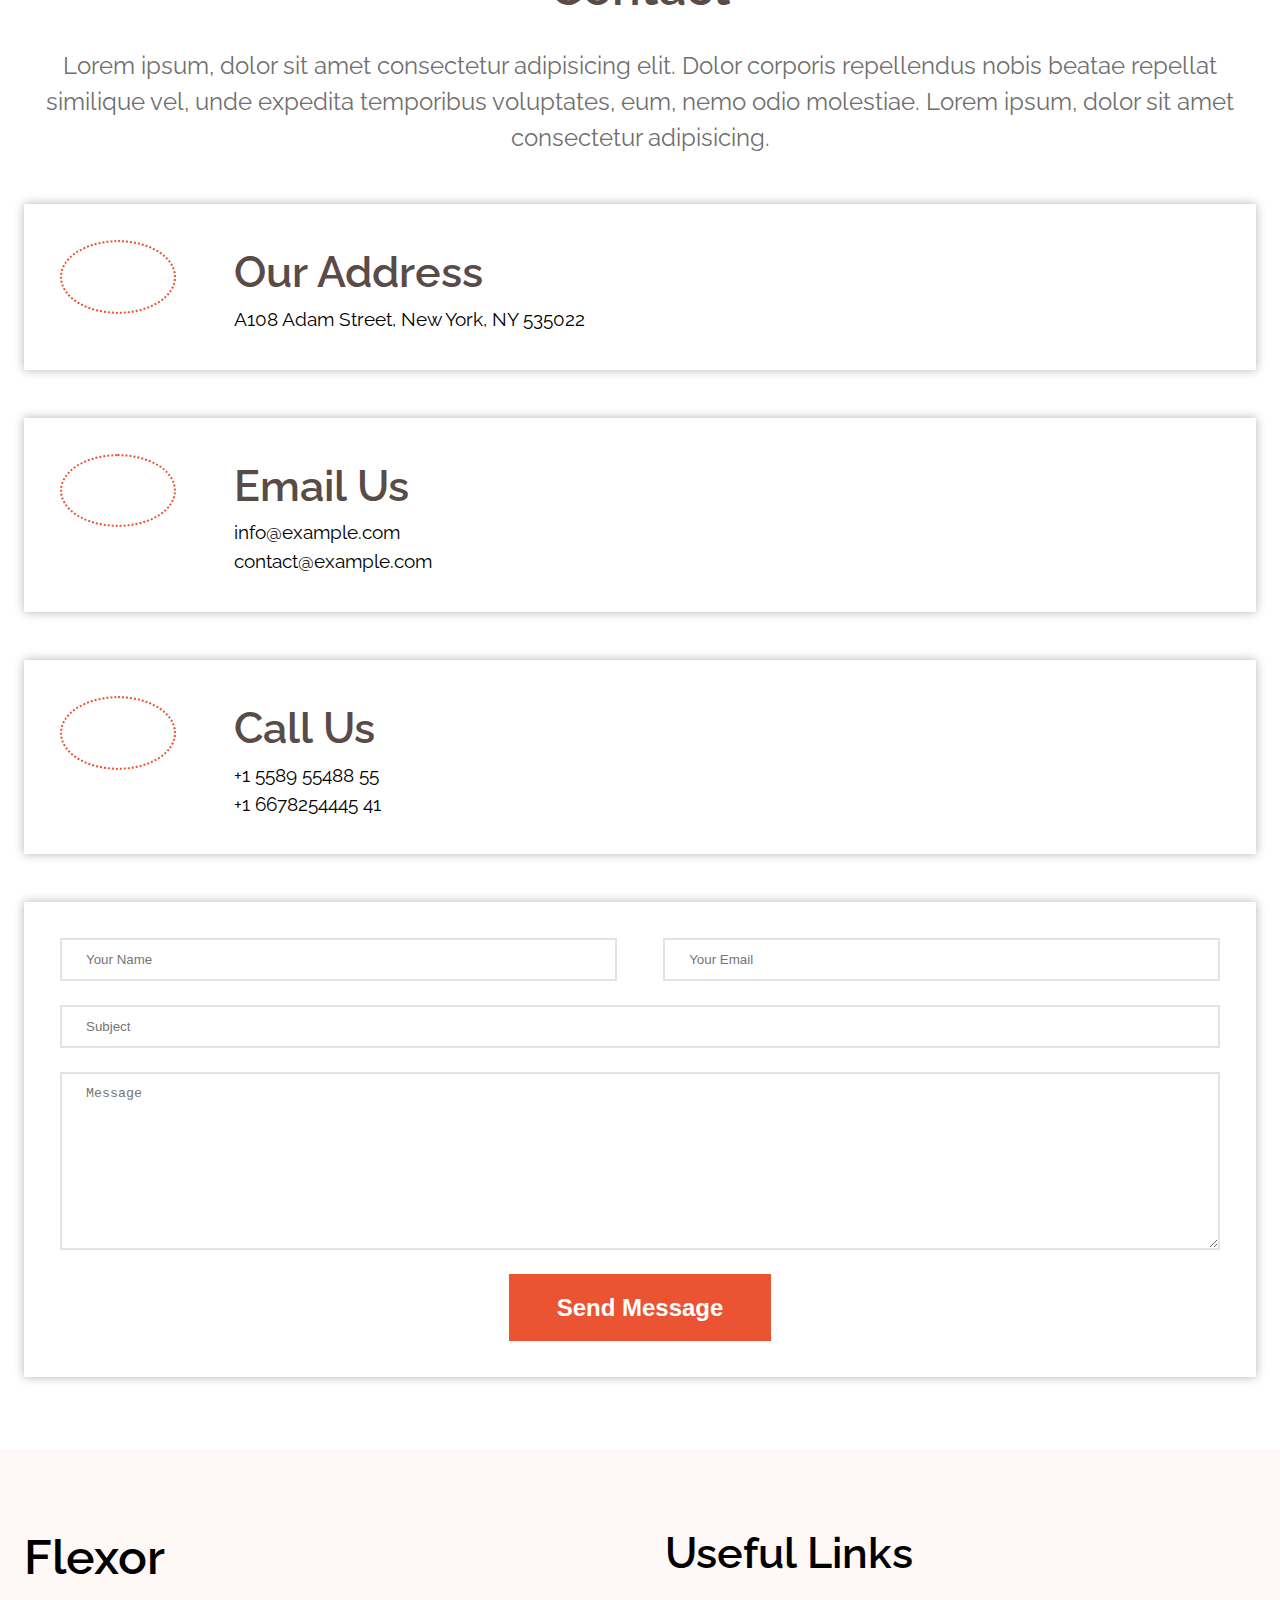
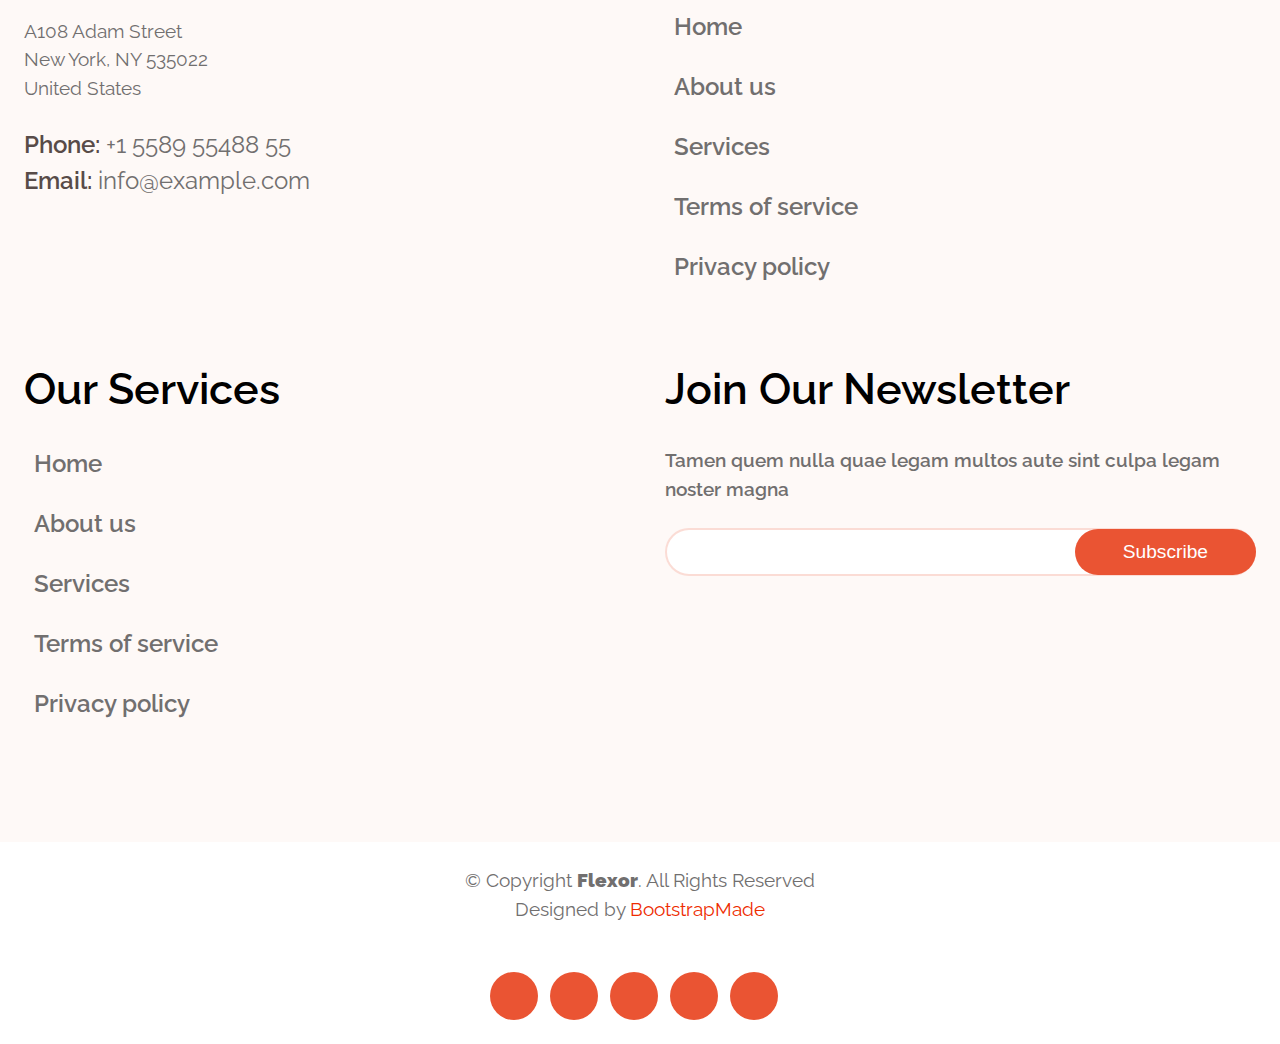
==== commit addd7cd4: "Add back to top button" ====
--- a/index.html
+++ b/index.html
@@ -654,6 +654,7 @@
       </div>
     </div>
   </footer>
+  <a href="#" class="back-top"><i class="fas fa-arrow-up"></i></a>
   <script src="https://code.iconify.design/2/2.0.3/iconify.min.js"></script>
 </body>
 </html>--- a/assets/stylesheet/styles.css
+++ b/assets/stylesheet/styles.css
@@ -418,7 +418,7 @@
   vertical-align: middle;
 }
 .figcaption:hover{
-  background-color: #f1d3c9d2;
+  background-color: #d4c3c3e3;
 }
 
 /* testimonial */
@@ -744,6 +744,25 @@
   color: #ffffff;
   box-shadow: 0 0 0.5rem rgba(0,0,0,0.7);
 }
+.service-icon:hover{
+  background-color: #f57b60;
+}
+
+/* back top btn */
+.back-top{
+  display: flex;
+  justify-content: center;
+  align-items: center;
+  width: 2rem;
+  height: 2rem;
+  background-color: #ff5821;
+  color: #ffffff;
+  position: fixed;
+  bottom: 0.6rem;
+  right: 1rem;
+  border-radius: 0.2rem;
+  box-shadow: 0 0 0.3rem rgba(0,0,0,0.3);
+}
 
 
 
